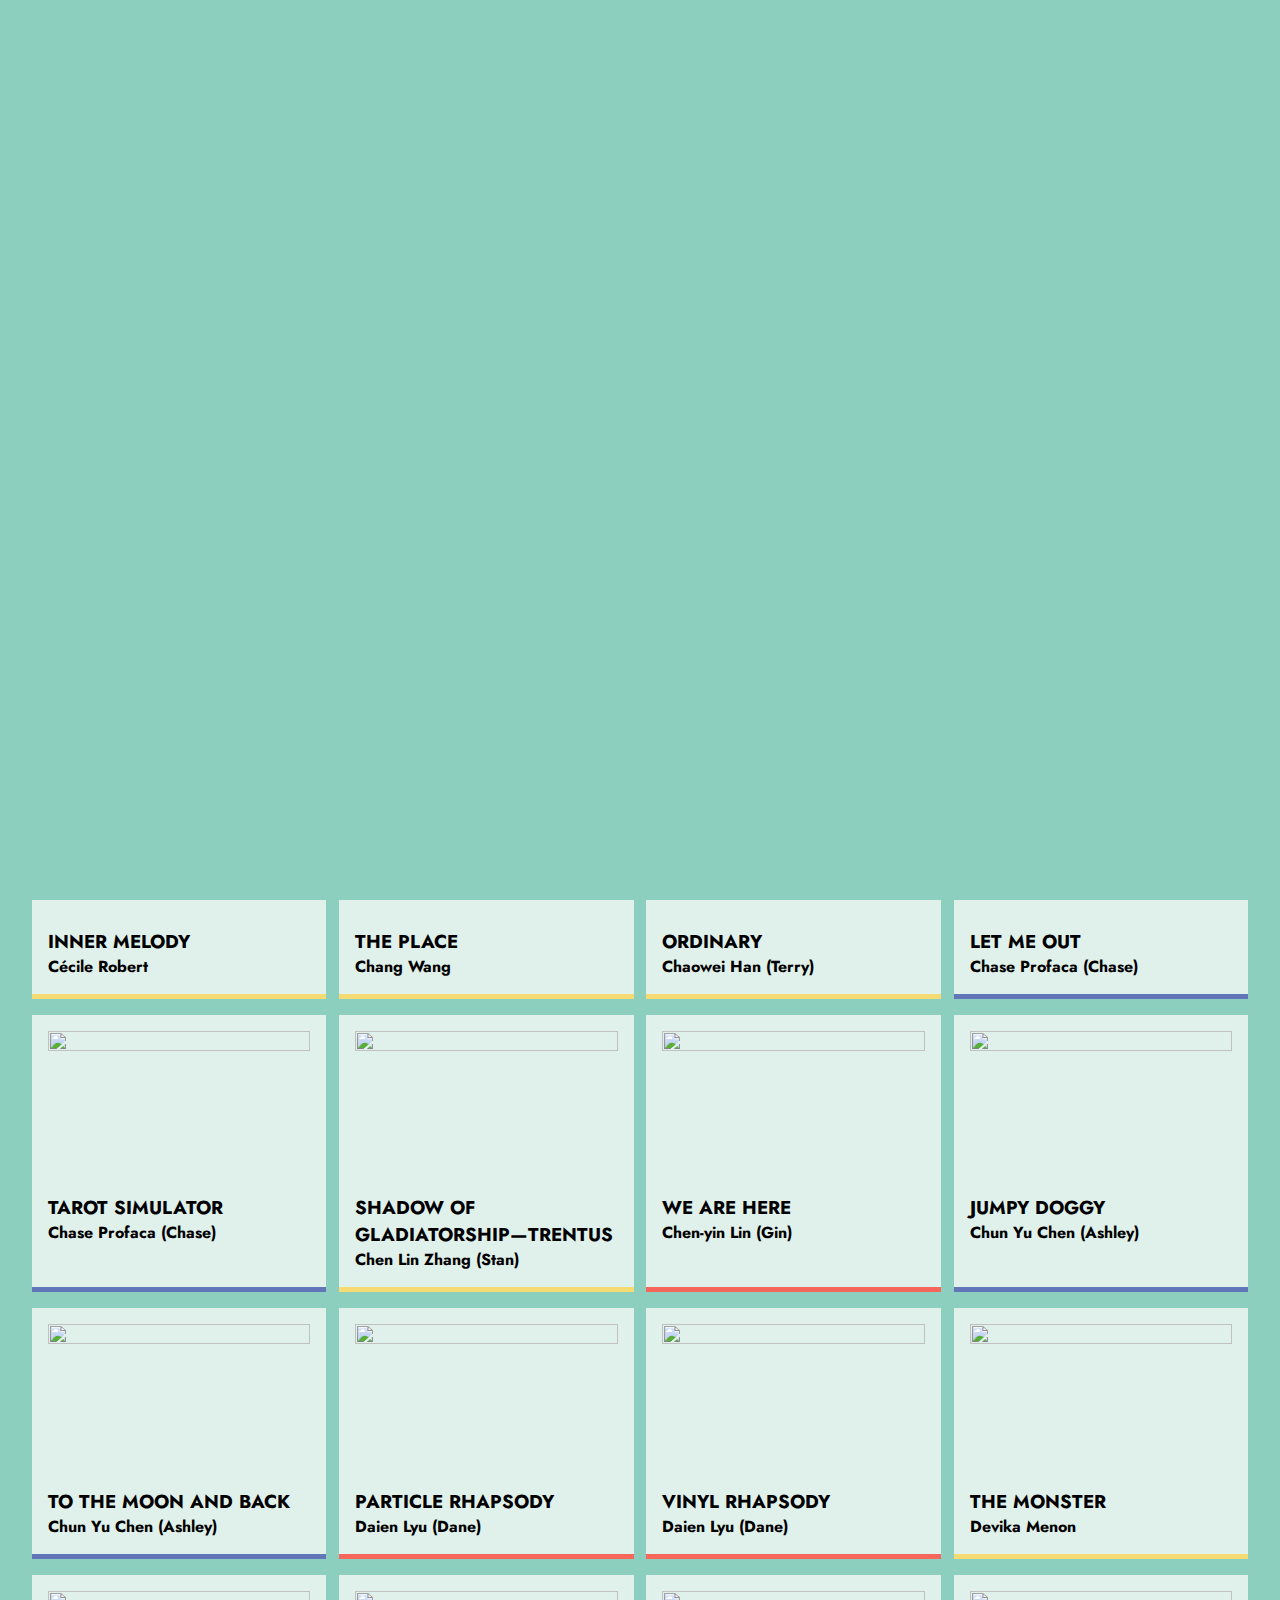
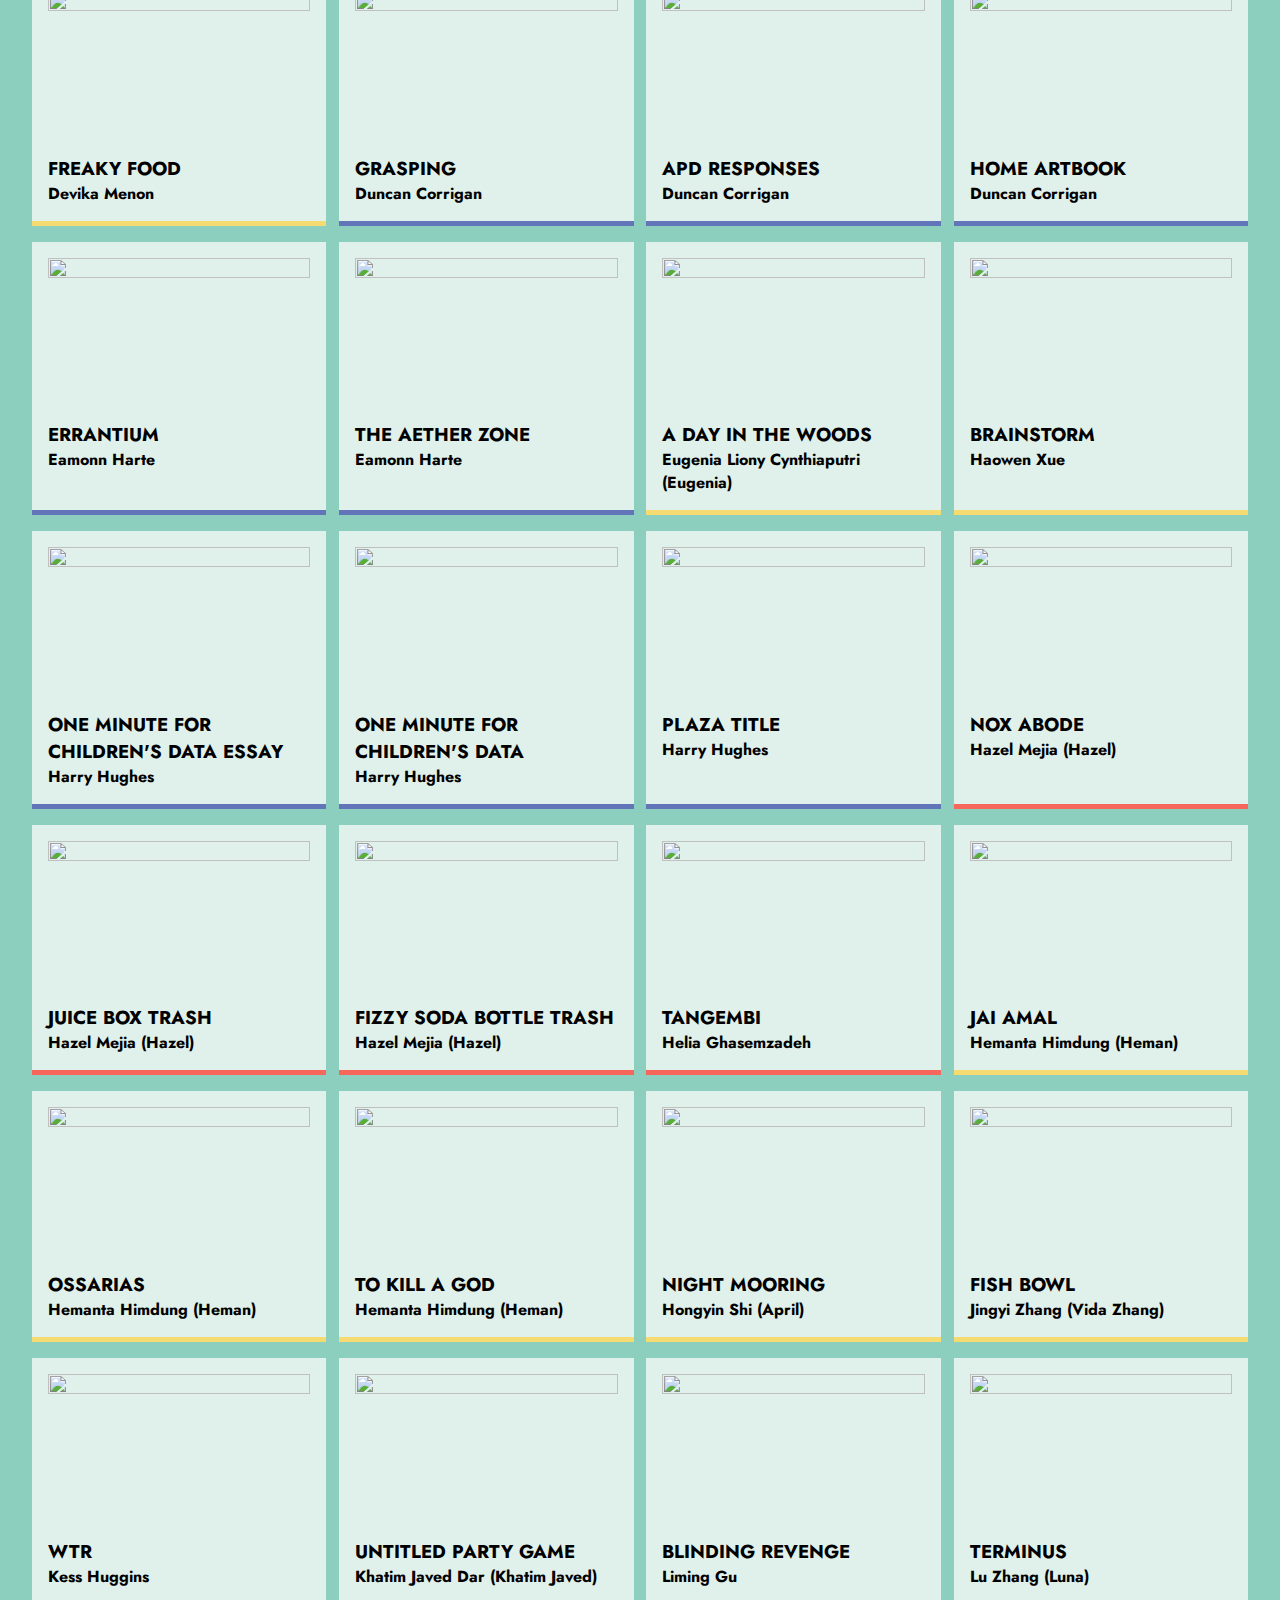
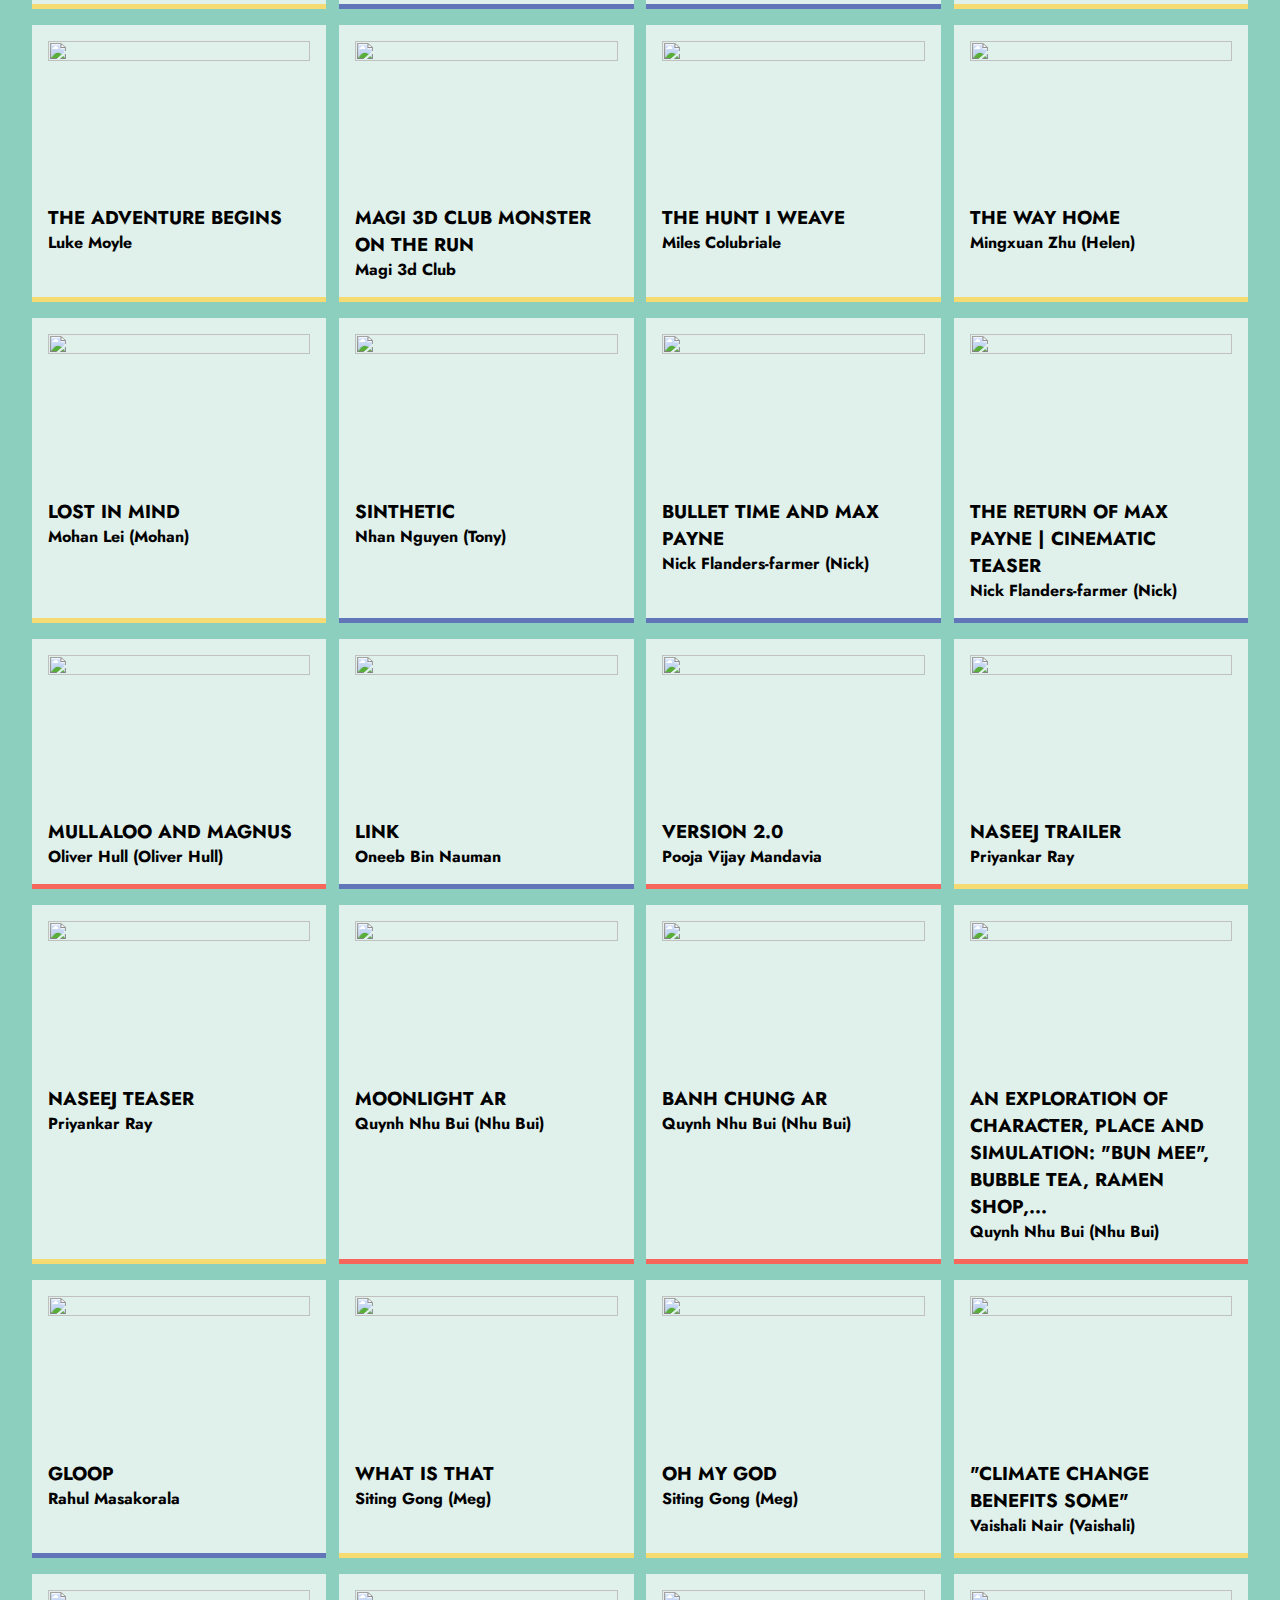
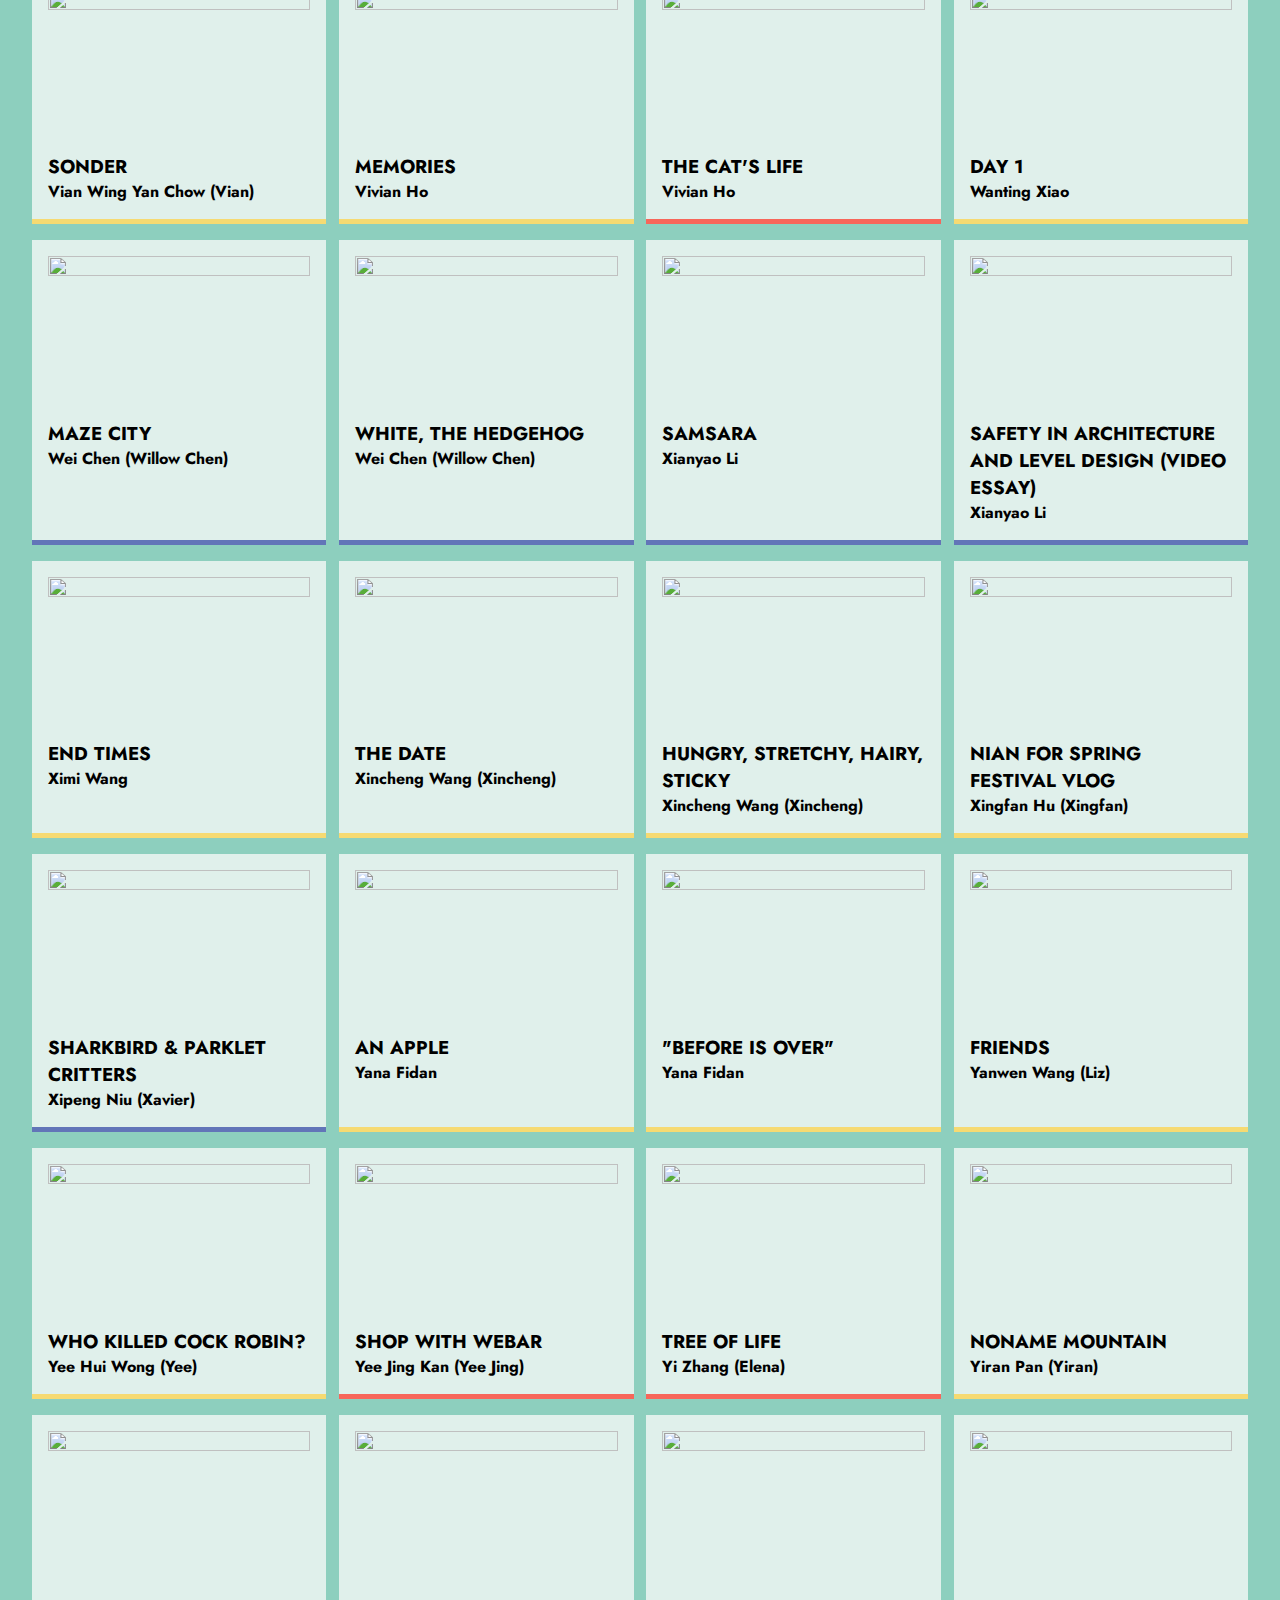
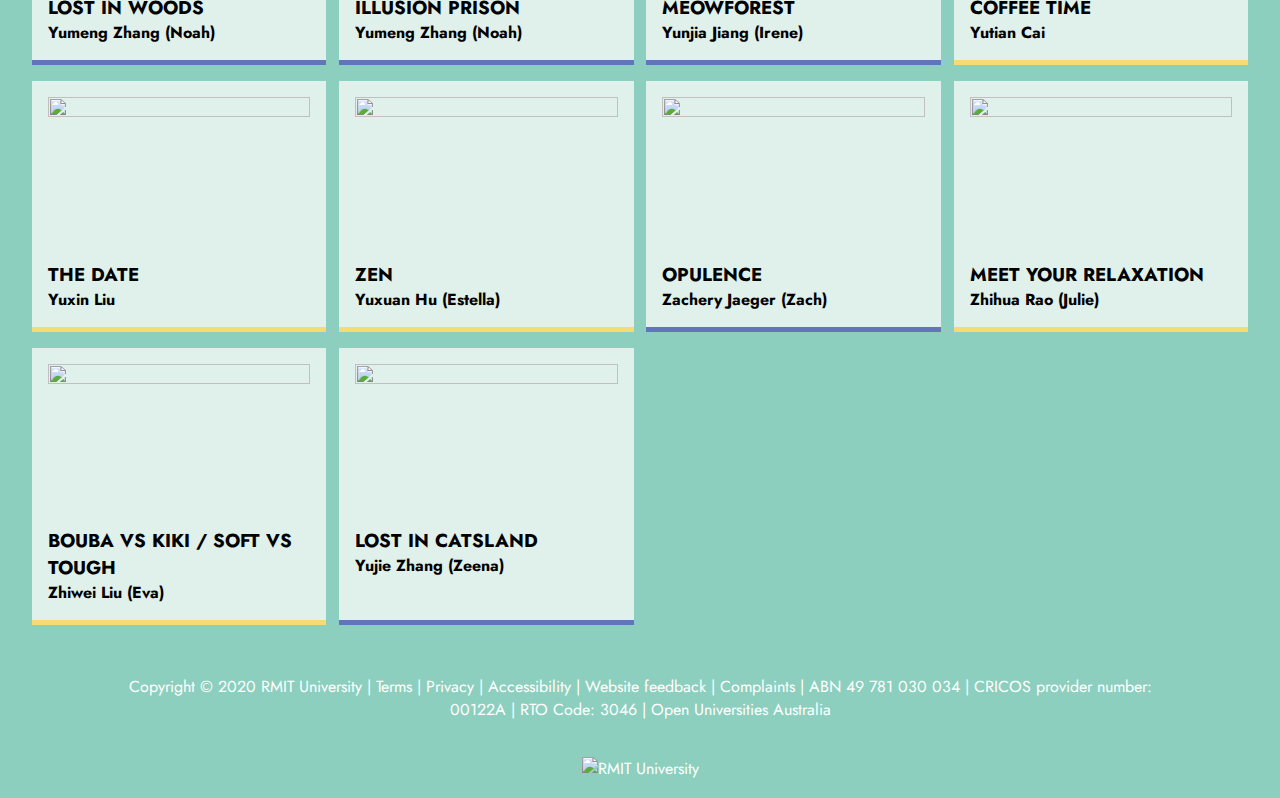
==== mobile.html @ 33ebd4a8 "fixed preloader" ====
<!DOCTYPE html>
<html lang="en">

<head>
  <meta name="viewport" content="width=device-width, initial-scale=1.0" />
  <title>MAGI EXPO 2022</title>
  <!-- Google Font -->
  <link rel="preconnect" href="https://fonts.googleapis.com">
  <link rel="preconnect" href="https://fonts.gstatic.com" crossorigin>
  <link
    href="https://fonts.googleapis.com/css2?family=Jost:ital,wght@0,100;0,200;0,300;0,400;0,500;0,600;0,700;0,800;0,900;1,100;1,200;1,300;1,400;1,500;1,600;1,700;1,800;1,900&display=swap"
    rel="stylesheet">
  <!-- Stylesheet -->
  <link rel="stylesheet" href="style.css" />
  <link
    href="https://static1.squarespace.com/static/5f641f58c0c0c9743de8d1ff/t/635cb997c1c7b62bd3da3fd5/1667021207584/favicon.png"
    rel="icon" sizes="32x32">
  <link
    href="https://static1.squarespace.com/static/5f641f58c0c0c9743de8d1ff/t/635cbaaedeb2fd442072f9e5/1667021488540/custom_icon.png"
    rel="apple-touch-icon">

  <!-- Scripts -->
</head>

<body>
  <div id="preloader">
  </div>

  <header>
    <div id="magi-logo">
      <img
        src="https://static1.squarespace.com/static/5f641f58c0c0c9743de8d1ff/t/635c94014fd8302e386fe900/1667011585748/expo_logo%402x.png"
        alt="MAGIEXPO2022">
    </div>
    <div id="social-media-icons">
      <a href="https://www.facebook.com/RMIT.MAGI.EXPO/"><img
          src="https://static1.squarespace.com/static/5f641f58c0c0c9743de8d1ff/t/635c94f8deb2fd44207092cf/1667011832418/fb.png"
          alt="Facebook" target="_blank"></a>
      <a href="https://instagram.com/rmit.magistudio?igshid=YmMyMTA2M2Y="><img
          src="https://static1.squarespace.com/static/5f641f58c0c0c9743de8d1ff/t/635c94fe7d58c0223ff1f294/1667011838102/ig.png"
          alt="Instagram" target="_blank"></a>
      <a href="https://twitter.com/RMITMAGIEXPO"><img
          src="https://static1.squarespace.com/static/5f641f58c0c0c9743de8d1ff/t/635c95017272f54fa9f2baa6/1667011841852/twitter.png"
          alt="Twitter" target="_blank"></a>
    </div>
  </header>

  <div id="headline">
    <div class="mobile-only">
      <img id="magi-2022-mascot" width="100%"
        src="https://static1.squarespace.com/static/5f641f58c0c0c9743de8d1ff/t/635cb686bf6485031a1b7332/1667020424422/magi-2022-mascot.png">
    </div>

    <div>
      <h4>Explore the wondrous creations of the students of</h4>
      <h1>Masters of <span style="color:#F6DA72">Animation</span>, <span style="color:#6275B8">Games</span> and <span
          style="color:#F7665A">Interactivity</span></h1>
      <!-- <a href="" id="stream-button" style="background-color:#4454c7"><span><img
            src="https://static1.squarespace.com/static/5f641f58c0c0c9743de8d1ff/t/635cad51ad70df3f1cccb904/1667018065309/discord.png"></span>Watch
        Stream @ Discord</a>
      <a href="" id="stream-button" style="background-color: #5560de;"><span><img
            src="https://static1.squarespace.com/static/5f641f58c0c0c9743de8d1ff/t/635cad4cbc4fe47402c609c8/1667018060895/gather.png"></span>Party
        @ Gather Town</a> -->
      <span class="mobile-only">
        <a href="https://app.vectary.com/viewer-ar/v1/?model=2e33b843-41bc-46ce-8e10-91f2ab4b4616&domain=ar&backLink=https://app.vectary.com/p/1PBHY1awOK2ywsO1yQxTCo"
          id="stream-button" style="background-color: #F69B86;"><span><img
              src="https://static1.squarespace.com/static/5f641f58c0c0c9743de8d1ff/t/635cb3e56d550e3cad596cf9/1667019749816/ar.png"></span>Engage
          AR!</a>
      </span>
    </div>
    <!-- <div><iframe src="https://app.vectary.com/p/1PBHY1awOK2ywsO1yQxTCo" frameborder="0" width="100%" height="400"
        id="vectary"></iframe></div>
 -->
  </div>

  <div id="overlay">
    <div id="close-area">
    </div>
  </div>

  <div class="wrapper">
    <div id="search-container">
      <input type="search" id="search-input" placeholder="Search student name here.." />
      <button id="search">Search</button>
    </div>

    <section id="buttons">
      <button class="button-value button-all button-active" onclick="filterCategory('all')">All</button>
      <button class="button-value button-ani" onclick="filterCategory('Animation')">
        Animation
      </button>
      <button class="button-value button-game" onclick="filterCategory('Games')">
        Games
      </button>
      <button class="button-value button-int" onclick="filterCategory('Interactivity')">
        Interactivity
      </button>
      <!-- <button class="button-value" onclick="filterCategory('Graduate')">
        Graduate
      </button> -->
    </section>

    <section class="work-container">
      <div id="works"></div>
    </section>
  </div>

  <footer>
    <div>
      Copyright © 2020 RMIT University | <a href="https://www.rmit.edu.au/utilities/terms" target="_blank">Terms</a> |
      <a href="https://www.rmit.edu.au/utilities/privacy" target="_blank">Privacy</a> | <a
        href="https://www.rmit.edu.au/utilities/accessibility" target="_blank">Accessibility</a> | <a
        href="https://www.rmit.edu.au/utilities/website-feedback" target="_blank">Website feedback</a> | <a
        href="https://www.rmit.edu.au/utilities/complaints" target="_blank">Complaints</a> | ABN 49 781 030 034 | CRICOS
      provider number: 00122A | RTO Code: 3046 | <a href="https://www.open.edu.au/online-courses/rmit-university"
        target="_blank">Open Universities Australia</a>
    </div>
    <div>
      <a id="footer-content_logo" href="https://www.rmit.edu.au/" target="_blank">
        <img
          src="https://static1.squarespace.com/static/5f641f58c0c0c9743de8d1ff/t/5f9568d4aa018b57d3ecaa64/1603627220028/rmit-logo.png"
          alt="RMIT University">
      </a>
    </div>
  </footer>

  <!-- Script -->
  <script src="./data.js"></script>
  <script>
    for (let i of works.data) {
      //Create Card
      let card = document.createElement("a");
      card.setAttribute("data-modal-target", "#" + i.modalName);
      card.setAttribute("class", "open-modal");
      //Card should have category and should stay hidden initially
      card.classList.add("card", i.category);
      //heroImage div
      let imgContainer = document.createElement("div");
      imgContainer.classList.add("heroImage-container");
      //img tag
      let heroImage = document.createElement("img");
      heroImage.setAttribute("src", i.heroImage);
      imgContainer.appendChild(heroImage);
      card.appendChild(imgContainer);
      //container
      let container = document.createElement("div");
      container.classList.add("container");
      //work title
      let name = document.createElement("h3");
      name.innerText = i.workTitle.toUpperCase();
      container.appendChild(name);
      //author
      let author = document.createElement("h4");
      card.classList.add("search-result");
      author.innerText = i.author.replace(
        /\w\S*/g,
        function (txt) {
          return txt.charAt(0).toUpperCase() + txt.substr(1).toLowerCase();
        }
      );
      let authorPreferredName = document.createElement("span");
      authorPreferredName.innerText = " (" + i.preferredName + ")".replace(
        /\w\S*/g,
        function (txt) {
          return txt.charAt(0).toUpperCase() + txt.substr(1).toLowerCase();
        }
      );

      author.appendChild(authorPreferredName);
      container.appendChild(author);

      // check if preferred name exists
      var authorPreferredNameCheck = i.hasOwnProperty('preferredName');
      if (authorPreferredNameCheck) { } else {
        authorPreferredName.setAttribute("class", "hidden");
      }


      card.appendChild(container);
      document.getElementById("works").appendChild(card);

      // create modal section
      const modalSection = document.createElement("section");
      modalSection.setAttribute("id", i.modalName);
      modalSection.setAttribute("class", i.category + "border");
      modalSection.classList.add("modal");
      // create author introduction holder div
      const authorDetailHolder = document.createElement("div")
      authorDetailHolder.setAttribute("id", "author-detail");
      // create a div holding x and head shot
      const headShotHolder = document.createElement("div");
      // create a div holding close button
      const closeButton = document.createElement("a");
      closeButton.classList.add("close-button");
      // draw a cross sign
      const crossSign = document.createElement("strong");
      crossSign.innerHTML = "&times;";
      // include the cross sign to close button
      closeButton.appendChild(crossSign);
      // create the head shot img
      const headImage = document.createElement("img");
      headImage.setAttribute("id", "head-shot");
      headImage.setAttribute("src", i.headImage);
      // headImage.setAttribute("loading", "lazy");
      headImage.setAttribute("alt", i.preferredName);
      // include the x and head shot img to author detail div
      headShotHolder.appendChild(closeButton);
      headShotHolder.appendChild(headImage);

      // create author bio div
      const authorBioHolder = document.createElement("div");
      authorBioHolder.setAttribute("id", "author-bio");
      // create author name
      const authorName = document.createElement("h2");
      authorName.setAttribute("id", "author");
      // match author
      authorName.innerText = i.author;
      // create preferred name span
      const preferredName = document.createElement("em");
      preferredName.setAttribute("id", "preferred-name");
      // match preferred name
      preferredName.innerText = " (" + i.preferredName + ")";
      // include preferred name into author
      authorName.appendChild(preferredName);
      // create graduate
      const graduate = document.createElement("span");
      graduate.innerText = "Graduate: " + i.graduate;
      // create student number
      const studNo = document.createElement("span");
      studNo.setAttribute("id", "student-number");
      // match student number
      studNo.innerText = i.studNo;
      // create a line break
      const lineBreak = document.createElement("p");
      // create personal site link
      const personalSite = document.createElement("a");
      personalSite.setAttribute("id", "social-media");
      personalSite.setAttribute("target", "_blank");
      personalSite.setAttribute("href", i.personalSite);
      // personalSite.innerText = "Website";
      // create personal website icon
      const personalSiteIcon = document.createElement("img");
      personalSiteIcon.setAttribute("id", "social-media-icons");
      personalSiteIcon.setAttribute("src", "https://static1.squarespace.com/static/5f641f58c0c0c9743de8d1ff/t/6360f40e24a1ae4f75a4099e/1667298318947/personalSite_author.png");
      // create Instagram link
      const instagram = document.createElement("a");
      instagram.setAttribute("id", "social-media");
      instagram.setAttribute("target", "_blank");
      instagram.setAttribute("href", i.instagram);
      // instagram.innerText = "Instagram";
      // create instagram icon
      const instagramIcon = document.createElement("img");
      instagramIcon.setAttribute("id", "social-media-icons");
      instagramIcon.setAttribute("src", "https://static1.squarespace.com/static/5f641f58c0c0c9743de8d1ff/t/6360f4261d399d27641f41d1/1667298342648/instagram_author.png");
      // create Facebook link
      const facebook = document.createElement("a");
      facebook.setAttribute("id", "social-media");
      facebook.setAttribute("target", "_blank");
      facebook.setAttribute("href", i.facebook);
      // facebook.innerText = "Facebook";
      // create facebook icon
      const facebookIcon = document.createElement("img");
      facebookIcon.setAttribute("id", "social-media-icons");
      facebookIcon.setAttribute("src", "https://static1.squarespace.com/static/5f641f58c0c0c9743de8d1ff/t/6360f43434338e670253e4eb/1667298356871/facebook_author.png");
      // create Twitter link
      const twitter = document.createElement("a");
      twitter.setAttribute("id", "social-media");
      twitter.setAttribute("target", "_blank");
      twitter.setAttribute("href", i.twitter);
      // twitter.innerText = "Twitter";
      // create twitter icon
      const twitterIcon = document.createElement("img");
      twitterIcon.setAttribute("id", "social-media-icons");
      twitterIcon.setAttribute("src", "https://static1.squarespace.com/static/5f641f58c0c0c9743de8d1ff/t/6360f4414792ed0d832ddf7e/1667298369540/twitter_author.png");
      // create YoutubePage link
      const youtubePage = document.createElement("a");
      youtubePage.setAttribute("id", "social-media");
      youtubePage.setAttribute("target", "_blank");
      youtubePage.setAttribute("href", i.youtubePage);
      // youtubePage.innerText = "YouTube";
      // create youtubepage icon
      const youtubePageIcon = document.createElement("img");
      youtubePageIcon.setAttribute("id", "social-media-icons");
      youtubePageIcon.setAttribute("src", "https://static1.squarespace.com/static/5f641f58c0c0c9743de8d1ff/t/6360f44e1d399d27641f4802/1667298382814/youtube_author.png");
      // create LinkedIn Link
      const linkedin = document.createElement("a");
      linkedin.setAttribute("id", "social-media");
      linkedin.setAttribute("target", "_blank");
      linkedin.setAttribute("href", i.linkedin);
      // linkedin.innerText = "LinkedIn";
      // create linkedin icon
      const linkedinIcon = document.createElement("img");
      linkedinIcon.setAttribute("id", "social-media-icons");
      linkedinIcon.setAttribute("src", "https://static1.squarespace.com/static/5f641f58c0c0c9743de8d1ff/t/6360f45aa69bb60c6523042e/1667298394232/linkedin_author.png");
      // create behance
      const behance = document.createElement("a");
      behance.setAttribute("id", "social-media");
      behance.setAttribute("target", "_blank");
      behance.setAttribute("href", i.behance);
      // behance.innerText = "Behance";
      // create behance icon
      const behanceIcon = document.createElement("img");
      behanceIcon.setAttribute("id", "social-media-icons");
      behanceIcon.setAttribute("src", "https://static1.squarespace.com/static/5f641f58c0c0c9743de8d1ff/t/6360f4657f89ac738b389064/1667298405366/behance_author.png");
      // create bilibili link
      const bilibili = document.createElement("a");
      bilibili.setAttribute("id", "social-media");
      bilibili.setAttribute("target", "_blank");
      bilibili.setAttribute("href", i.bilibili);
      // bilibili.innerText = "Bilibili";
      // create bilibili icon
      const bilibiliIcon = document.createElement("img");
      bilibiliIcon.setAttribute("id", "social-media-icons");
      bilibiliIcon.setAttribute("src", "https://static1.squarespace.com/static/5f641f58c0c0c9743de8d1ff/t/6360f46f3905a45d7f133c88/1667298415953/bilibili_author.png");
      // create tiktok link
      const tiktok = document.createElement("a");
      tiktok.setAttribute("id", "social-media");
      tiktok.setAttribute("target", "_blank");
      tiktok.setAttribute("href", i.tiktok);
      // tiktok.innerText = "TikTok";
      // create tiktok icon
      const tiktokIcon = document.createElement("img");
      tiktokIcon.setAttribute("id", "social-media-icons");
      tiktokIcon.setAttribute("src", "https://static1.squarespace.com/static/5f641f58c0c0c9743de8d1ff/t/6360f47b7f89ac738b389099/1667298427594/tiktok_author.png");

      // include social media icons
      personalSite.appendChild(personalSiteIcon);
      instagram.appendChild(instagramIcon);
      facebook.appendChild(facebookIcon);
      twitter.appendChild(twitterIcon);
      youtubePage.appendChild(youtubePageIcon);
      linkedin.appendChild(linkedinIcon);
      behance.appendChild(behanceIcon);
      bilibili.appendChild(bilibiliIcon);
      tiktok.appendChild(tiktokIcon);


      // check if preferred name has values
      var preferredNameCheck = i.hasOwnProperty('preferredName');
      if (preferredNameCheck) { } else {
        preferredName.setAttribute("class", "hidden");
      }

      // check if social media has values
      var personalSiteCheck = i.hasOwnProperty('personalSite');
      if (personalSiteCheck) { } else {
        personalSite.setAttribute("class", "hidden");
      }

      var instagramCheck = i.hasOwnProperty('instagram');
      if (instagramCheck) { } else {
        instagram.setAttribute("class", "hidden");
      }

      var facebookCheck = i.hasOwnProperty('facebook');
      if (facebookCheck) { } else {
        facebook.setAttribute("class", "hidden");
      }

      var twitterCheck = i.hasOwnProperty('twitter');
      if (twitterCheck) { } else {
        twitter.setAttribute("class", "hidden");
      }

      var youtubePageCheck = i.hasOwnProperty('youtubePage');
      if (youtubePageCheck) { } else {
        youtubePage.setAttribute("class", "hidden");
      }

      var linkedinCheck = i.hasOwnProperty('linkedin');
      if (linkedinCheck) { } else {
        linkedin.setAttribute("class", "hidden");
      }

      var behanceCheck = i.hasOwnProperty('behance');
      if (behanceCheck) { } else {
        behance.setAttribute("class", "hidden");
      }

      var bilibiliCheck = i.hasOwnProperty('bilibili');
      if (bilibiliCheck) { } else {
        bilibili.setAttribute("class", "hidden");
      }

      var tiktokCheck = i.hasOwnProperty('tiktok');
      if (tiktokCheck) { } else {
        tiktok.setAttribute("class", "hidden");
      }

      // create bio
      const bio = document.createElement("p");
      bio.setAttribute("id", "bio");
      // match bio
      bio.innerText = i.bio;
      // include all elements to author bio
      authorBioHolder.appendChild(authorName);
      authorBioHolder.appendChild(graduate);
      authorBioHolder.appendChild(studNo);
      authorBioHolder.appendChild(lineBreak);
      authorBioHolder.appendChild(personalSite);
      authorBioHolder.appendChild(instagram);
      authorBioHolder.appendChild(facebook);
      authorBioHolder.appendChild(twitter);
      authorBioHolder.appendChild(youtubePage);
      authorBioHolder.appendChild(linkedin);
      authorBioHolder.appendChild(behance);
      authorBioHolder.appendChild(bilibili);
      authorBioHolder.appendChild(tiktok);
      authorBioHolder.appendChild(bio);
      // include author bio holder to author detail holder
      authorDetailHolder.appendChild(headShotHolder);
      authorDetailHolder.appendChild(authorBioHolder);

      // create work detail holder
      const workDetailHolder = document.createElement("div");
      workDetailHolder.setAttribute("id", "work-detail");
      // create category
      const category = document.createElement("h4");
      category.setAttribute("id", "category");
      // match category
      category.innerText = i.category;
      // create work title
      const workTitle = document.createElement("h1");
      workTitle.setAttribute("id", "work-title");
      // match workTitle
      workTitle.innerText = i.workTitle;
      // create a video external link
      const youtube = document.createElement("a");
      youtube.setAttribute("id", "youtube-button");
      youtube.setAttribute("href", i.youtube);
      youtube.setAttribute("target", "_blank");
      youtube.innerText = "Watch " + i.workTitle;
      // match video iframe
      youtube.setAttribute("src", i.youtube);
      // create brief p
      const brief = document.createElement("p");
      brief.setAttribute("id", "brief");
      // match brief
      brief.innerText = i.brief;
      // create relevant image 1
      const relevantImageOne = document.createElement("img");
      relevantImageOne.setAttribute("src", i.relevantImageOne);
      // relevantImageOne.setAttribute("loading", "lazy");
      // create relevant image 2
      const relevantImageTwo = document.createElement("img");
      relevantImageTwo.setAttribute("src", i.relevantImageTwo);
      // relevantImageTwo.setAttribute("loading", "lazy");
      // create relevant image 3
      const relevantImageThree = document.createElement("img");
      relevantImageThree.setAttribute("src", i.relevantImageThree);
      // relevantImageThree.setAttribute("loading", "lazy");
      // create relevant image 4
      const relevantImageFour = document.createElement("img");
      relevantImageFour.setAttribute("src", i.relevantImageFour);
      // relevantImageFour.setAttribute("loading", "lazy");
      // create relevant image 5
      const relevantImageFive = document.createElement("img");
      relevantImageFive.setAttribute("src", i.relevantImageFive);
      // relevantImageFive.setAttribute("loading", "lazy");

      // check if relevant image exists
      var relevantImageOneCheck = i.hasOwnProperty('relevantImageOne');
      if (relevantImageOneCheck) { } else {
        relevantImageOne.setAttribute("class", "hidden");
      }

      var relevantImageTwoCheck = i.hasOwnProperty('relevantImageTwo');
      if (relevantImageTwoCheck) { } else {
        relevantImageTwo.setAttribute("class", "hidden");
      }

      var relevantImageThreeCheck = i.hasOwnProperty('relevantImageThree');
      if (relevantImageThreeCheck) { } else {
        relevantImageThree.setAttribute("class", "hidden");
      }

      var relevantImageFourCheck = i.hasOwnProperty('relevantImageFour');
      if (relevantImageFourCheck) { } else {
        relevantImageFour.setAttribute("class", "hidden");
      }

      var relevantImageFiveCheck = i.hasOwnProperty('relevantImageFive');
      if (relevantImageFiveCheck) { } else {
        relevantImageFive.setAttribute("class", "hidden");
      }

      // check if embed video link exists
      var youtubeCheck = i.hasOwnProperty('youtube');
      if (youtubeCheck) { } else {
        youtube.setAttribute("class", "hidden");
      }

      // include all elements to work detail div
      workDetailHolder.appendChild(category);
      workDetailHolder.appendChild(workTitle);
      workDetailHolder.appendChild(youtube);
      workDetailHolder.appendChild(brief);
      workDetailHolder.appendChild(relevantImageOne);
      workDetailHolder.appendChild(relevantImageTwo);
      workDetailHolder.appendChild(relevantImageThree);
      workDetailHolder.appendChild(relevantImageFour);
      workDetailHolder.appendChild(relevantImageFive);

      // include two holders to section
      modalSection.appendChild(authorDetailHolder);
      modalSection.appendChild(workDetailHolder);

      document.getElementById("overlay").appendChild(modalSection);

    }


    //parameter passed from button (Parameter same as category)
    function filterCategory(value) {
      //Button class code
      let buttons = document.querySelectorAll(".button-value");
      buttons.forEach((button) => {
        //check if value equals innerText
        if (value.toUpperCase() == button.innerText.toUpperCase()) {
          button.classList.add("button-active");
        } else {
          button.classList.remove("button-active");
        }
      });

      //select all cards
      let elements = document.querySelectorAll(".card");
      //loop through all cards
      elements.forEach((element) => {
        //display all cards on 'all' button click
        if (value == "all") {
          element.classList.remove("hide");
        } else {
          //Check if element contains category class
          if (element.classList.contains(value)) {
            //display element based on category
            element.classList.remove("hide");
          } else {
            //hide other elements
            element.classList.add("hide");
          }
        }
      });
    }

    //Search button click
    document.getElementById("search").addEventListener("click", () => {
      //initializations
      let searchInput = document.getElementById("search-input").value;
      let elements = document.querySelectorAll(".search-result");
      let cards = document.querySelectorAll(".card");

      //loop through all elements
      elements.forEach((element, index) => {
        //because it checks case as well, it unifies the search text's format with the target's format, and then check if text includes the search value
        if (element.innerText.includes(searchInput.replace(
          /\w\S*/g,
          function (txt) {
            return txt.charAt(0).toUpperCase() + txt.substr(1).toLowerCase();
          }
        ))) {
          //display matching card
          cards[index].classList.remove("hide");
        } else {
          //hide others
          cards[index].classList.add("hide");
        }
      });
    });

    //Initially display all works
    window.onload = () => {
      filterCategory("all");
    };
  </script>

  <script>
    // collect all data-modal-target elements
    const openModalButtons = document.querySelectorAll('[data-modal-target]')
    const closeModalButtons = document.querySelectorAll('.close-button')
    const overlay = document.getElementById('overlay')
    const closeArea = document.getElementById('close-area')
    const body = document.body


    openModalButtons.forEach(a => {
      a.addEventListener('click', () => {
        const modal = document.querySelector(a.dataset.modalTarget)
        openModal(modal)
      })
    })

    closeArea.addEventListener('click', () => {
      const modals = document.querySelectorAll('.modal.active')
      modals.forEach(modal => {
        closeModal(modal)
      })
    })

    closeModalButtons.forEach(a => {
      a.addEventListener('click', () => {
        const modal = a.closest('.modal')
        closeModal(modal)
      })
    })

    function openModal(modal) {
      if (modal == null) return
      modal.classList.add('active')
      overlay.classList.add('active')
      body.classList.add('active')
    }

    function closeModal(modal) {
      if (modal == null) return
      modal.classList.remove('active')
      overlay.classList.remove('active')
      body.classList.remove('active')
    }
  </script>

    <script>
    var loader = document.getElementById("preloder");
    window.addEventListener("load", function () {
      loader.style.display = "none";
    })
  </script>

</body>

</html>
---- style.css ----
body {
  background-color: #8DCFBE;
}

* {
  font-family: 'Jost', sans-serif !important;
}

* {
  padding: 0;
  margin: 0;
  box-sizing: border-box;
  border: none;
  outline: none;
}

.hidden {
  display: none;
}

::-webkit-scrollbar {
  width: 10px;
  height: 10px;
}

::-webkit-scrollbar-track {
  background: transparent;
}

::-webkit-scrollbar-thumb {
  background: #F69B86;
}

::-webkit-scrollbar-thumb:hover {
  background: rgba(0, 0, 0, 0.366);
}

section {
  display: flex;
  justify-content: center;
}

body.active {
  overflow: hidden;
}

a {
  text-decoration: none;
  transition: 0.2s ease-in;
}

header {
  display: flex;
  justify-content: space-between;
  align-items: center;
  padding: 3vh 5vw;
  color: #fff;
}

header #magi-logo img {
  width: 100px;
}

header #social-media-icons {
  display: flex;
  flex-direction: row;
  align-items: center;
  gap: 30px;
}

header #social-media-icons img {
  width: 20px;
}

#headline {
  color: #fff;
  display: flex;
  flex-direction: row;
  justify-content: space-between;
  align-items: center;
  padding: 4vh 5vw;
}

#headline div {
  width: 100%;
}

#headline h1 {
  margin: 0 0 5vh 0;
}

#headline #stream-button {
  padding: 1em 2.2em;
  color: #fff;
  cursor: pointer;
  display: flex;
  flex-direction: row;
  gap: 10px;
  align-items: center;
  justify-content: space-between;
  margin: 1vh 0;
  max-width: 20em;
  cursor: pointer;
  border-radius: 30px;
}

#headline #stream-button img {
  max-width: 25px;
}

footer {
  text-align: center;
  color: #fff;
}

footer a {
  color: #fff;
}

footer div {
  padding: 2vh 8vw;
}

footer img {
  width: 150px;
}

.mobile-only {
  display: none;
}

.desktop-only {
  display: initial;
}

.header-nav-wrapper {
  display: none;
}

.wrapper {
  margin: 0 auto;
}

#search-container {
  margin: 1em 0;
  display: flex;
  justify-content: center;
}

#search-container input {
  background-color: transparent;
  width: 50%;
  border-top: 2px solid #fff;
  border-left: 2px solid #fff;
  border-bottom: 2px solid #fff;
  border-radius: 50px 0 0 50px;
  padding: 1vh 1em;
  color: #fff;
  /* font-size: 1.5vw; */
  font-weight: normal;
}

#search-container input:focus {
  border-bottom-color: #fff;
}

#search-container button {
  padding: 1vh 2em;
  background-color: #F69B86;
  color: #ffffff;
  border-radius: 0 50px 50px 0;
  /* font-size: 1.5vw; */
  font-weight: bold;
}

#buttons {
  /* display: flex;
  justify-content: center; */
  column-gap: 10px;
  position: sticky;
  top: 0px;
  background-color: #8DCFBE;
  z-index: 100;
}

.button-value {
  border-bottom: 2px solid #fff;
  padding: 1em 2.2em;
  border-radius: 0em;
  background-color: transparent;
  color: #fff;
  cursor: pointer;
  transition: 0.2s;
  min-width: 0;
  /* font-size: 1.5vw; */
}

.button-active {
  font-weight: bold;
}

.button-all.button-active {
  background-color: #F69B86;
  color: #ffffff;
}

.button-ani:hover {
  background-color: #c2d3a3;
}

.button-ani.button-active {
  background-color: #F6DA72;
  color: #000;
  min-width: 25vw;
}

.button-game:hover {
  background-color: #82a3b9;
}

.button-game.button-active {
  background-color: #6275B8;
  color: #ffffff;
  min-width: 25vw;
}

.button-int:hover {
  background-color: #bda294;
}

.button-int.button-active {
  background-color: #F7665A;
  color: #ffffff;
  min-width: 25vw;
}

#works {
  display: grid;
  grid-template-columns: repeat(4, 23vw);
  grid-column-gap: 1vw;
  padding: 2em 0;
}

.card {
  background-color: #e0f0eb;
  margin-top: 1em;
  padding: 1em;
  border-radius: 0px;
}

.card:hover {
  transform: scale(1.03) translateY(-5px);
}

.card:active {
  transition: 0.05s ease-out;
  transform: scale(0.9);
}

.card img {
  object-fit: cover;
  width: 100%;
  aspect-ratio: 16/9;
}

.Animation {
  border-bottom: 5px solid #F6DA72;
}

.Interactivity {
  border-bottom: 5px solid #F7665A;
}

.Games {
  border-bottom: 5px solid #6275B8;
}

.image-container {
  text-align: center;
}

img {
  object-fit: contain;
  /* height: 15em; */
}

.container {
  padding-top: 1em;
  color: #000;
}

.hide {
  display: none;
}

.freeze {
  overflow-y: hidden;
}

.modal {
  display: none;
  position: absolute;
  top: 3vh;
  /* bottom: 3vw; */
  left: 5vw;
  right: 5vw;
  background-color: #e0f0eb;
  z-index: 100;
  /* transform: scale(0) translateY(-1000px); */
  transition: 0.5s;
  /* padding: 2em 3em; */
  /* display: grid;
  grid-template-columns: 70% 30%; */
  /* grid-gap: 5vw; */
  /* display: flex;
  flex-direction: row;
  gap: 10px; */
  z-index: 10000;
}

.modal.active {
  /* transform: scale(1) translateY(0); */
  display: inline-block;
}

.modal div {
  max-height: 100%;
  overflow-y: auto;
  /* backdrop-filter: blur(50px);
  -webkit-backdrop-filter: blur(50px); */
  color: rgb(87, 104, 105);
}

.modal .close-button {
  position: absolute;
  top: 10px;
  right: 10px;
  width: 30px;
  height: 30px;
  border-radius: 50%;
  display: -webkit-inline-box;
  display: -ms-inline-flexbox;
  display: inline-flex;
  -webkit-box-pack: center;
  -ms-flex-pack: center;
  justify-content: center;
  -webkit-box-align: center;
  -ms-flex-align: center;
  align-items: center;
  text-decoration: none;
  font-size: 16px;
  color: #fff;
  background: #F7665A;
  cursor: pointer;
}

.Animationborder {
  border-top: 10px solid #F6DA72;
}

.Interactivityborder {
  border-top: 10px solid #F7665A;
}

.Gamesborder {
  border-top: 10px solid #6275B8;
}

#work-detail {
  padding: 4vh 2vw 8vh 2vw;
  text-align: center;
}

#work-detail h1 {
  font-size: 5vw;
  color: #000;
}

#work-detail h4 {
  font-size: 2vw;
}

#work-detail iframe {
  margin: 5vh 0 5vh 0;
  padding: 0 4vw;
  width: 100%;
  aspect-ratio: 16/9;
}

#work-detail p {
  font-size: 1.5vw;
  padding: 0 10vw;
}

#work-detail img {
  width: 100%;
  margin: 5vh 0 5vh 0;
  padding: 0 4vw;
}

#author-detail {
  padding: 3vh 2vw;
  display: grid;
  grid-template-columns: 100px auto;
  position: sticky;
  top: -3vh;
  background: #fff;
  filter: drop-shadow(0px 10px 50px rgba(1, 1, 1, 0.207));
  grid-gap: 50px;
}

#author-detail img {
  width: 100%;
}

#author-detail h2 {
  padding: 0 0 10px 0;
}

#author-detail p {
  padding: 5px 0 0 0;
}

#author-detail span {
  padding: 2px 10px;
  border: 1px solid #000;
  border-radius: 100px;
  margin: 0 3px 0 3px;
}

#author-detail #social-media-icons {
  width: 30px;
}

#head-shot {
  border-radius: 50%;
  aspect-ratio: 1/1;
  object-fit: cover;
  max-width: 100px;
}

#overlay {
  position: fixed;
  opacity: 0;
  transition: 200ms ease-in-out;
  top: 0;
  left: 0;
  right: 0;
  bottom: 0;
  background-color: rgba(0, 0, 0, .5);
  pointer-events: none;
  overflow: auto;
  z-index: 1000;
}

#overlay.active {
  opacity: 1;
  pointer-events: all;
  backdrop-filter: blur(10px);
  -webkit-backdrop-filter: blur(10px);
}

#close-area {
  position: fixed;
  opacity: 0;
  transition: 200ms ease-in-out;
  top: 0;
  left: 0;
  right: 0;
  bottom: 0;
}

#preloader {
  background: #8DCFBE url(https://static1.squarespace.com/static/5f641f58c0c0c9743de8d1ff/t/635cdabde6708456f8834b39/1667029697069/preloading.gif) no-repeat center center;
  background-size: 25%;
  position: fixed;
  top: 0;
  bottom: 0;
  left: 0;
  right: 0;
  z-index: 1000000;
  transition: 1s;
}

@media screen and (max-width: 720px) {
  body {
    width: 100%;
  }

  section {
    justify-content: initial;
  }

  header {
    position: fixed;
    padding: 10px 15px;
    bottom: 0;
    left: 0;
    right: 0;
    background-color: rgba(155, 205, 191, 0.5);
    -webkit-backdrop-filter: blur(30px);
    backdrop-filter: blur(30px);
  }
  
  header #magi-logo img {
    width: 50px;
  }

  #headline {
    flex-direction: column;
    text-align: center;
  }

  #headline #stream-button {
    max-width: 100%;
  }  
  
  .card {
    margin-top: 1em;
    cursor: pointer;
  }

  #works {
    grid-template-columns: auto;
    grid-column-gap: 1em;
    margin: 0 1em;
  }

  #search-container {
    margin: 0;
  }

  #search-container input {
    border-left: 0px solid #fff;
    border-radius: 0;
    font-size: initial;
    width: 100%;
    padding: 2vh 1em;
  }

  #search-container button {
    border-radius: 0;
    font-size: initial;
    padding: 2vh 1em;
  }

  #buttons {
    column-gap: initial;
    overflow-x: scroll;
    white-space: nowrap;
    width: 100%;
  }

  .button-value {
    width: 600px;
    font-size: initial;
    min-width: initial;
    padding: 1em 2em;
  }

  .button-game.button-active {
    min-width: initial;
  }

  .button-int.button-active {
    min-width: initial;
  }

  .button-ani.button-active {
    min-width: initial;
  }

  .modal {
    top: 10vh;
    left: 0;
    right: 0;
    background-color: #e0f0eb;
    z-index: 100;
    /* transform: scale(0) translateY(5000px); */
    transition: 0.5s;
  }

  .modal.active {
    /* transform: scale(1) translateY(0); */
    display: flex;
    flex-direction: row;
    flex-wrap: wrap-reverse;
  }

  .modal div {
    padding: 0 2vw;
  }

  .modal .close-button {
    position: fixed;
    top: 10px;
  }

  #work-detail {
    text-align: center;
  }

  #work-detail h1 {
    font-size: 10vw;
    margin-bottom: 5vh;
  }

  #work-detail h4 {
    font-size: initial;
  }

  #work-detail p {
    margin-top: 5vh;
    padding: 0 2vw;
    font-size: 5vw;
    text-align: left;
  }

  #author-detail {
    padding: 3vh 0;
    display: initial;
    position: relative;
    filter: initial;
    text-align: center;
    padding: 3vh 4vw;
  }

  #author-detail h2 {
    padding: 0 0 10px 0;
  }

  #author-detail p {
    padding: 5px 0 0 0;
  }

  #vectary {
    display: none;
  }

  .mobile-only {
    display: initial;
  }

  .desktop-only {
    display: none;
  }  

  #preloader {
    background-size: 100%;
  }

  #youtube-button {
    padding: 1em 2.2em;
    color: #fff;
    align-items: center;
    margin: 10vh 0;
    width: 100%;
    background-color: #F7665A;
  }

}
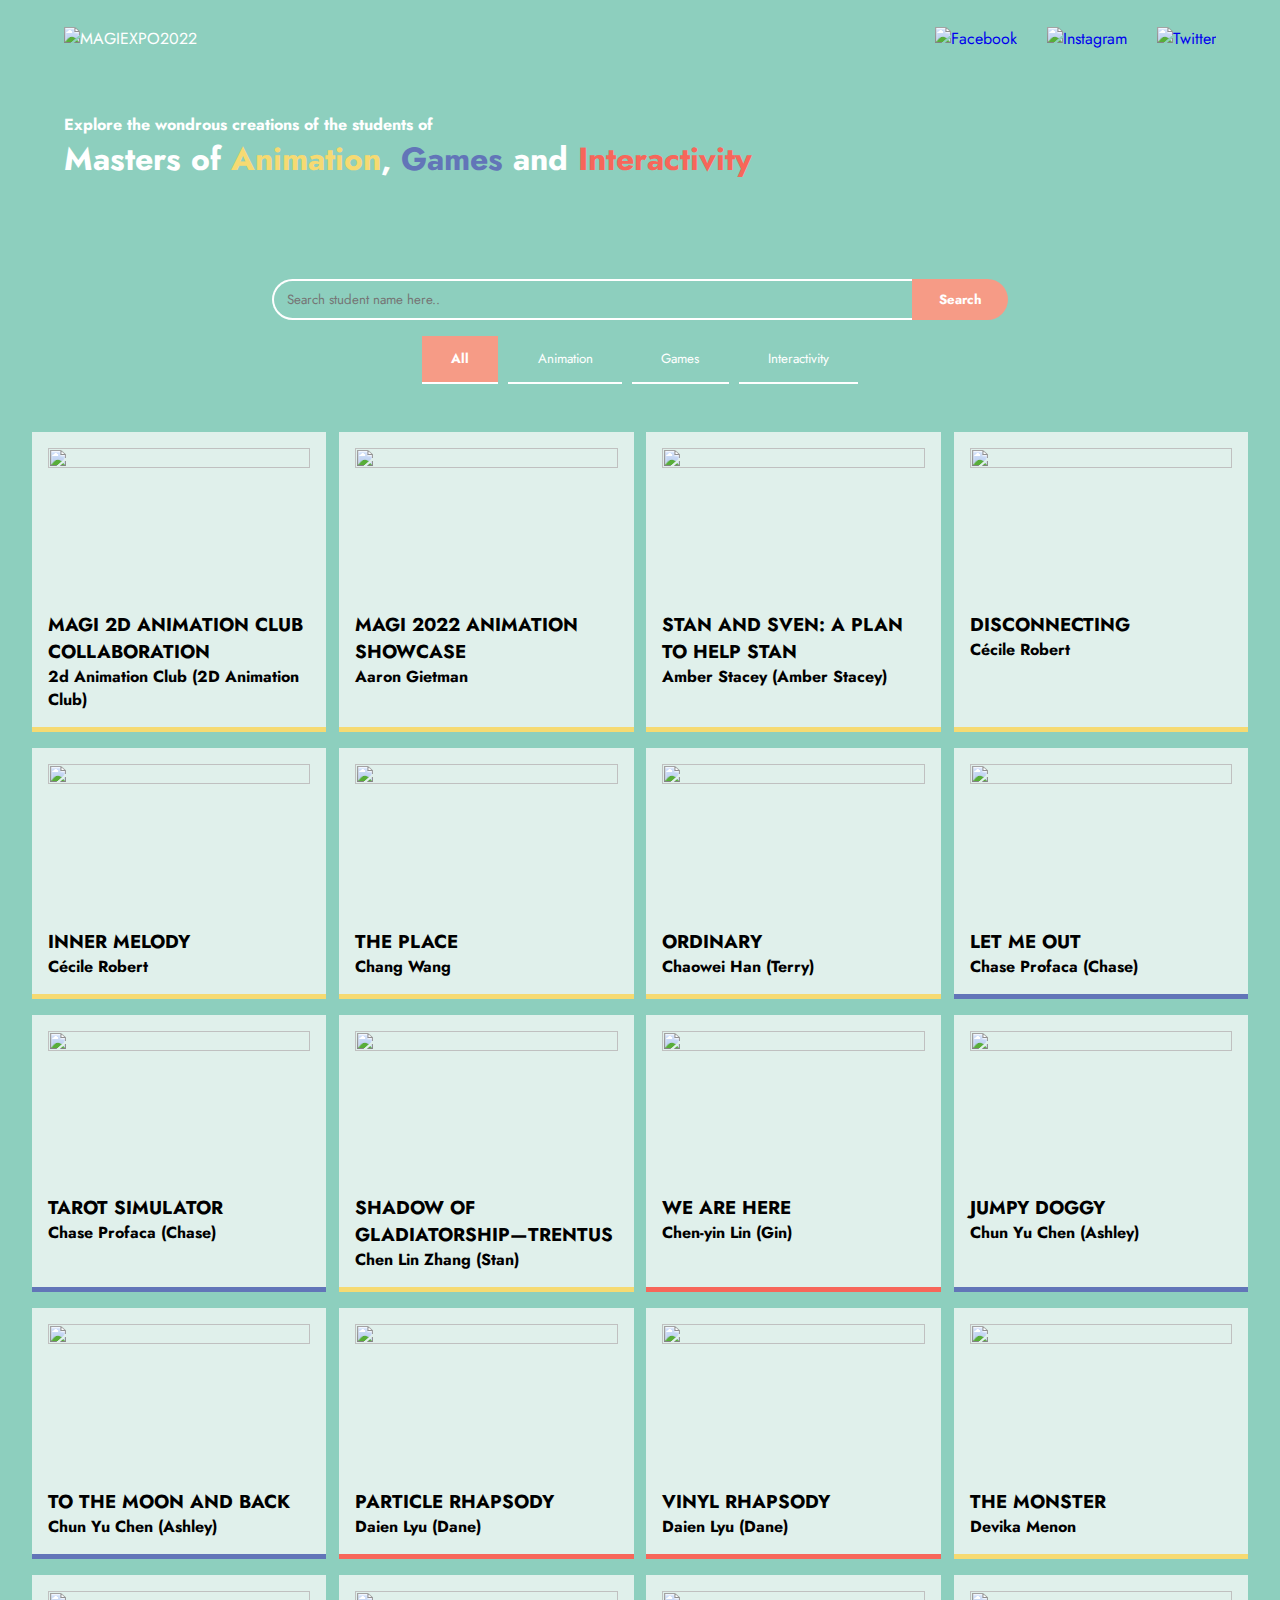
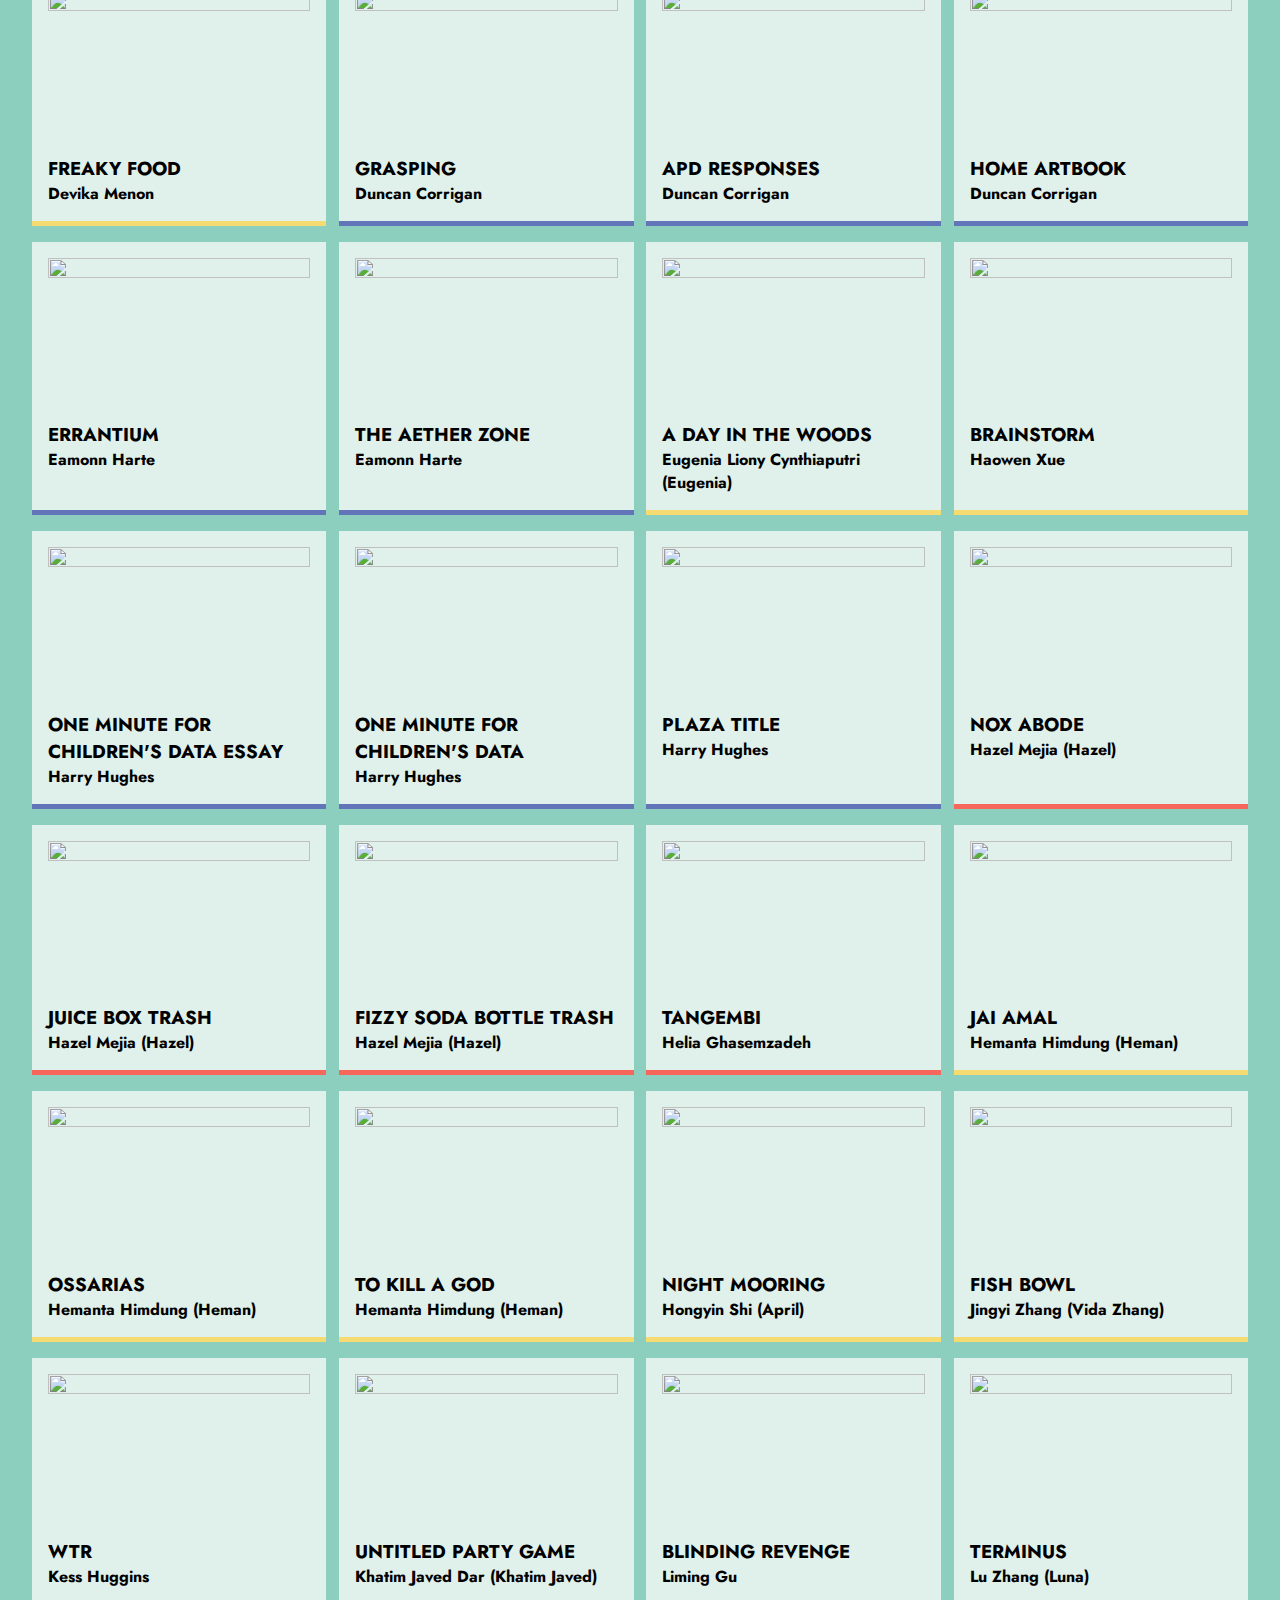
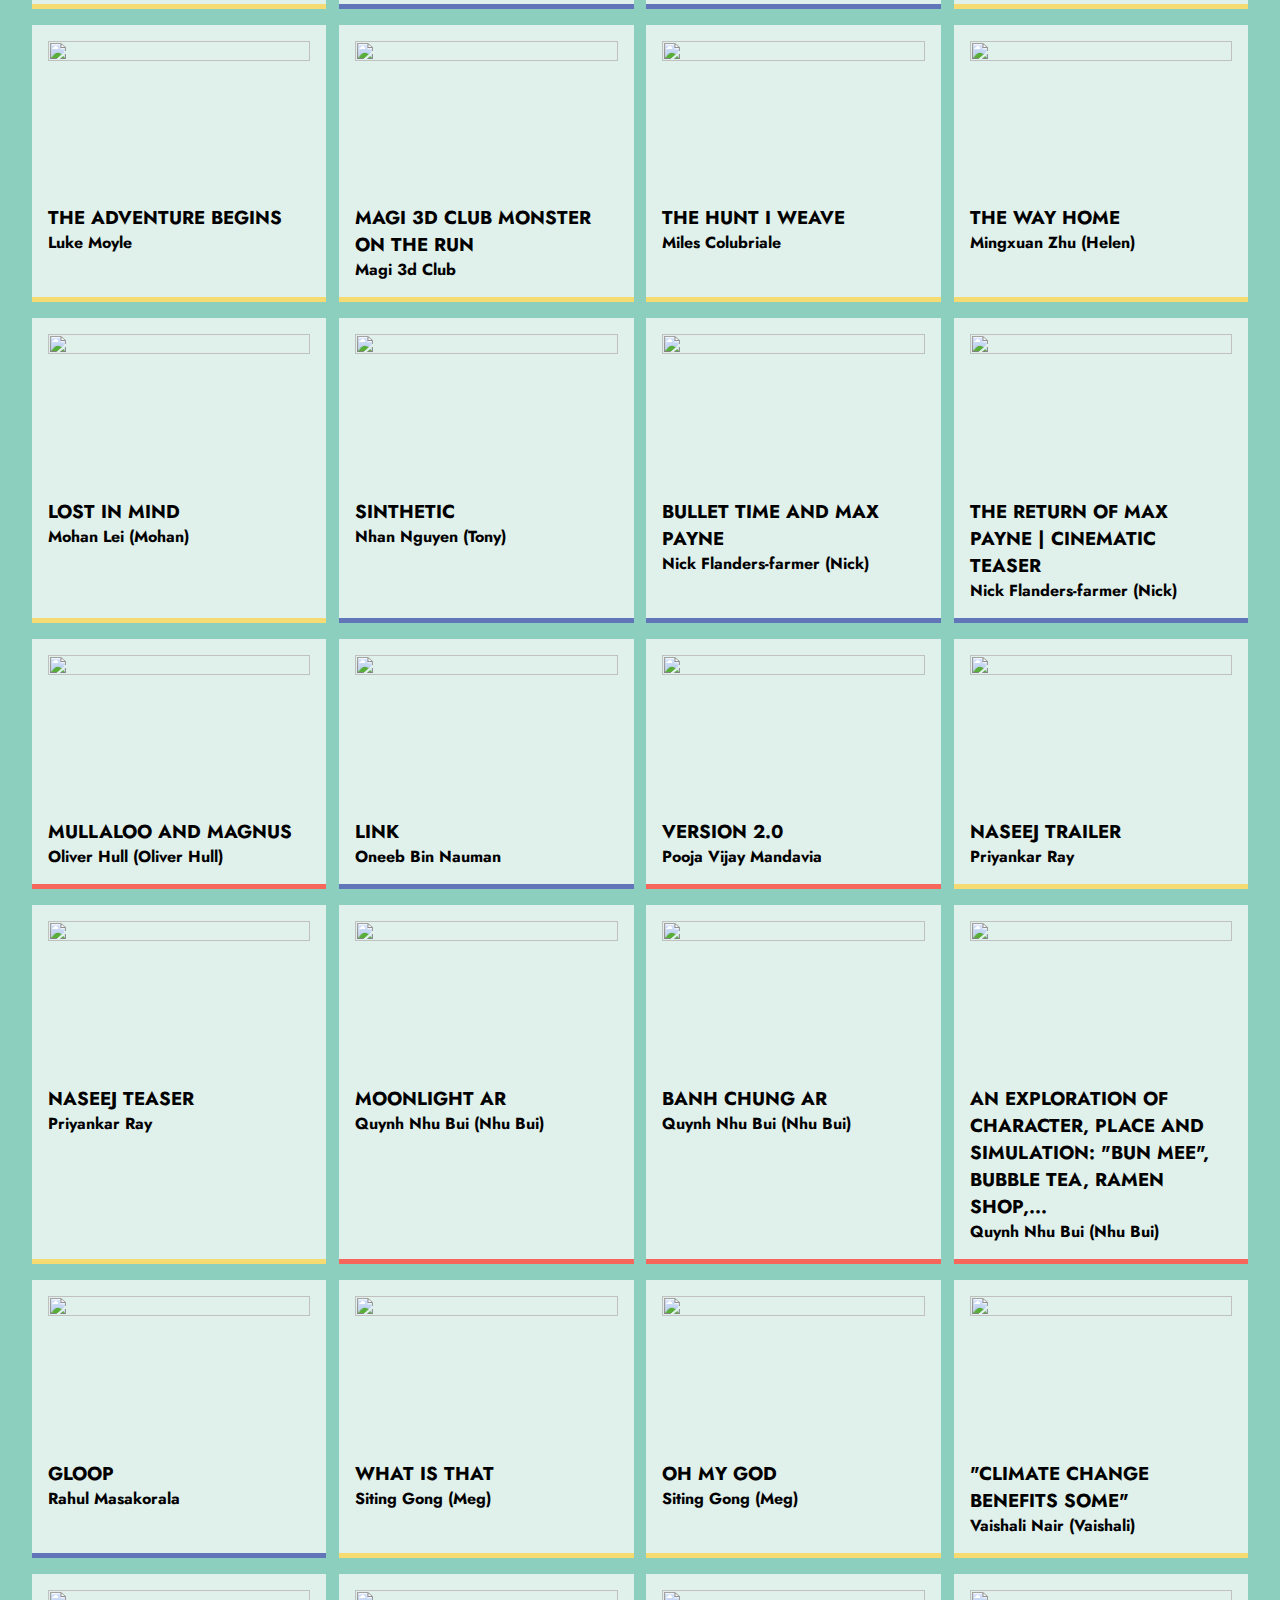
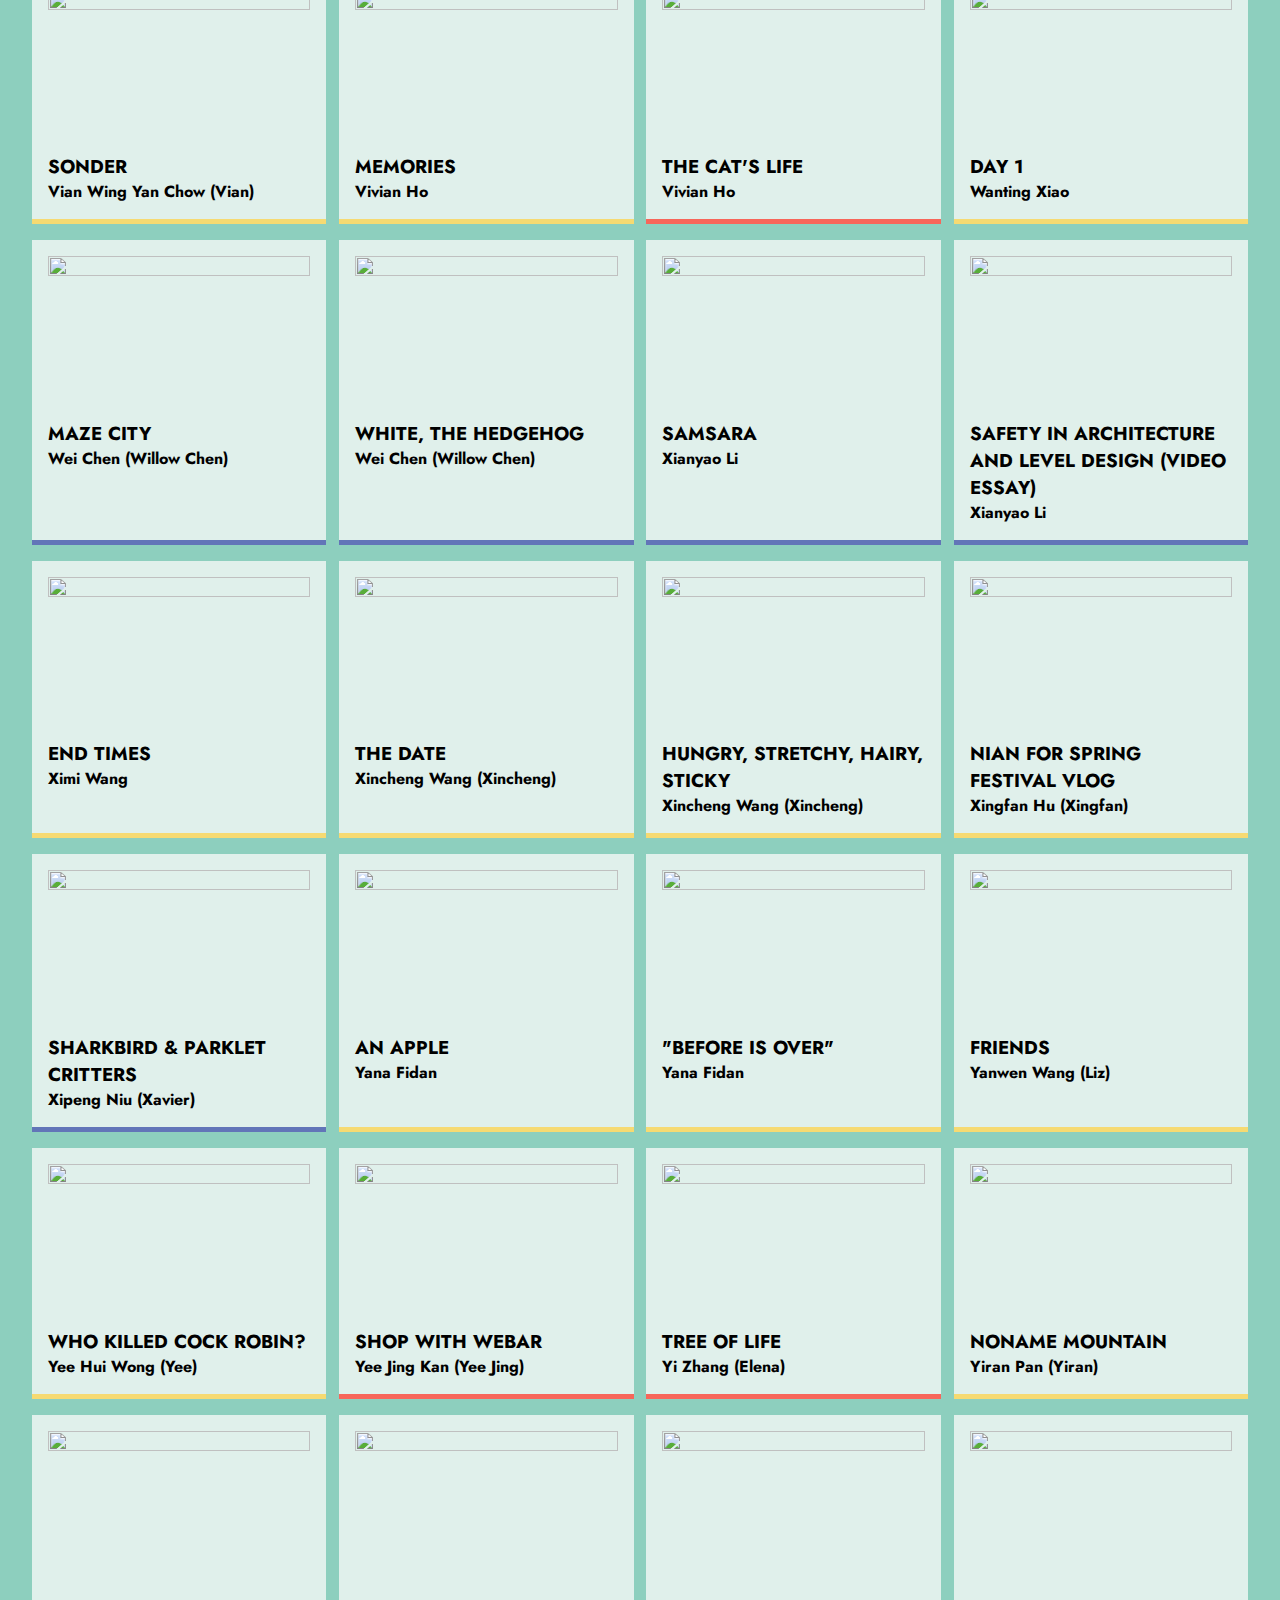
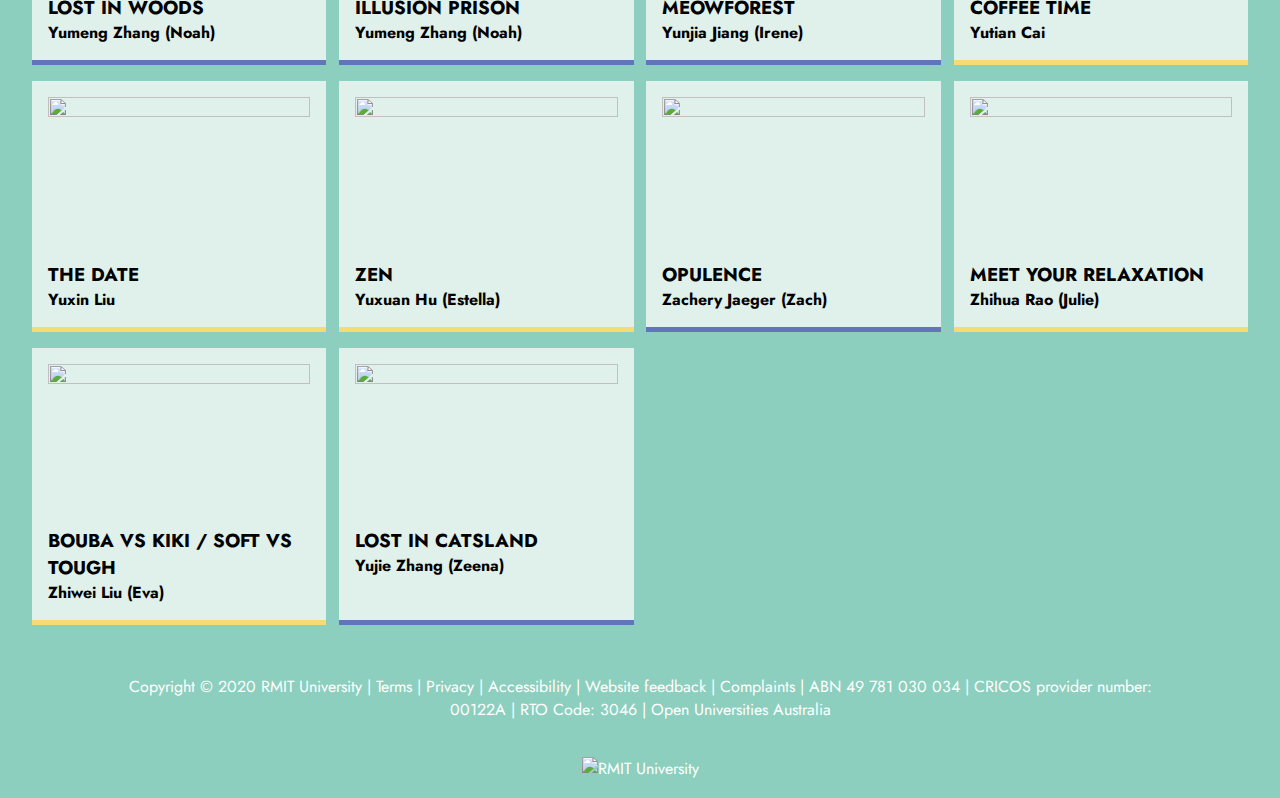
==== commit 0bbe4dac: "fixed again" ====
--- a/mobile.html
+++ b/mobile.html
@@ -201,7 +201,6 @@
       const headImage = document.createElement("img");
       headImage.setAttribute("id", "head-shot");
       headImage.setAttribute("src", i.headImage);
-      // headImage.setAttribute("loading", "lazy");
       headImage.setAttribute("alt", i.preferredName);
       // include the x and head shot img to author detail div
       headShotHolder.appendChild(closeButton);
@@ -440,23 +439,18 @@
       // create relevant image 1
       const relevantImageOne = document.createElement("img");
       relevantImageOne.setAttribute("src", i.relevantImageOne);
-      // relevantImageOne.setAttribute("loading", "lazy");
       // create relevant image 2
       const relevantImageTwo = document.createElement("img");
       relevantImageTwo.setAttribute("src", i.relevantImageTwo);
-      // relevantImageTwo.setAttribute("loading", "lazy");
       // create relevant image 3
       const relevantImageThree = document.createElement("img");
       relevantImageThree.setAttribute("src", i.relevantImageThree);
-      // relevantImageThree.setAttribute("loading", "lazy");
       // create relevant image 4
       const relevantImageFour = document.createElement("img");
       relevantImageFour.setAttribute("src", i.relevantImageFour);
-      // relevantImageFour.setAttribute("loading", "lazy");
       // create relevant image 5
       const relevantImageFive = document.createElement("img");
       relevantImageFive.setAttribute("src", i.relevantImageFive);
-      // relevantImageFive.setAttribute("loading", "lazy");
 
       // check if relevant image exists
       var relevantImageOneCheck = i.hasOwnProperty('relevantImageOne');
@@ -619,8 +613,8 @@
     }
   </script>
 
-    <script>
-    var loader = document.getElementById("preloder");
+  <script>
+    var loader = document.getElementById("preloader");
     window.addEventListener("load", function () {
       loader.style.display = "none";
     })
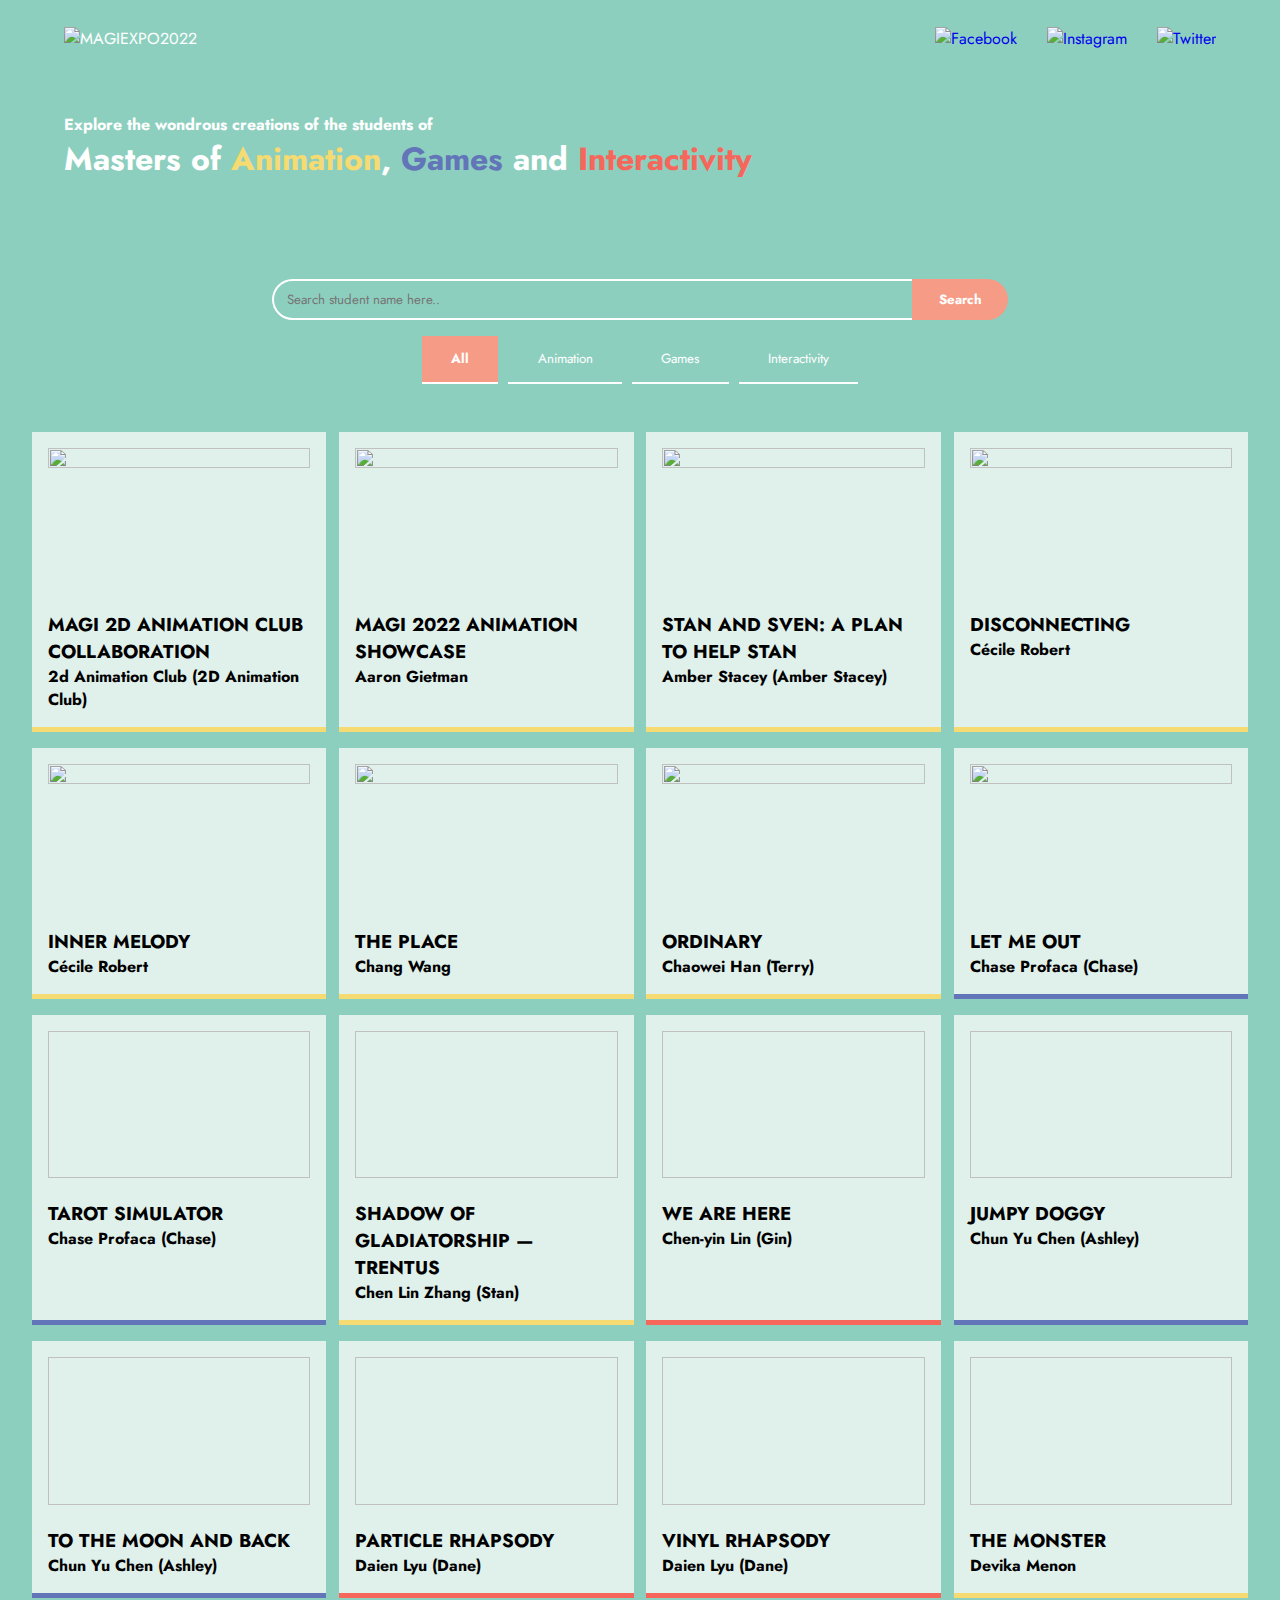
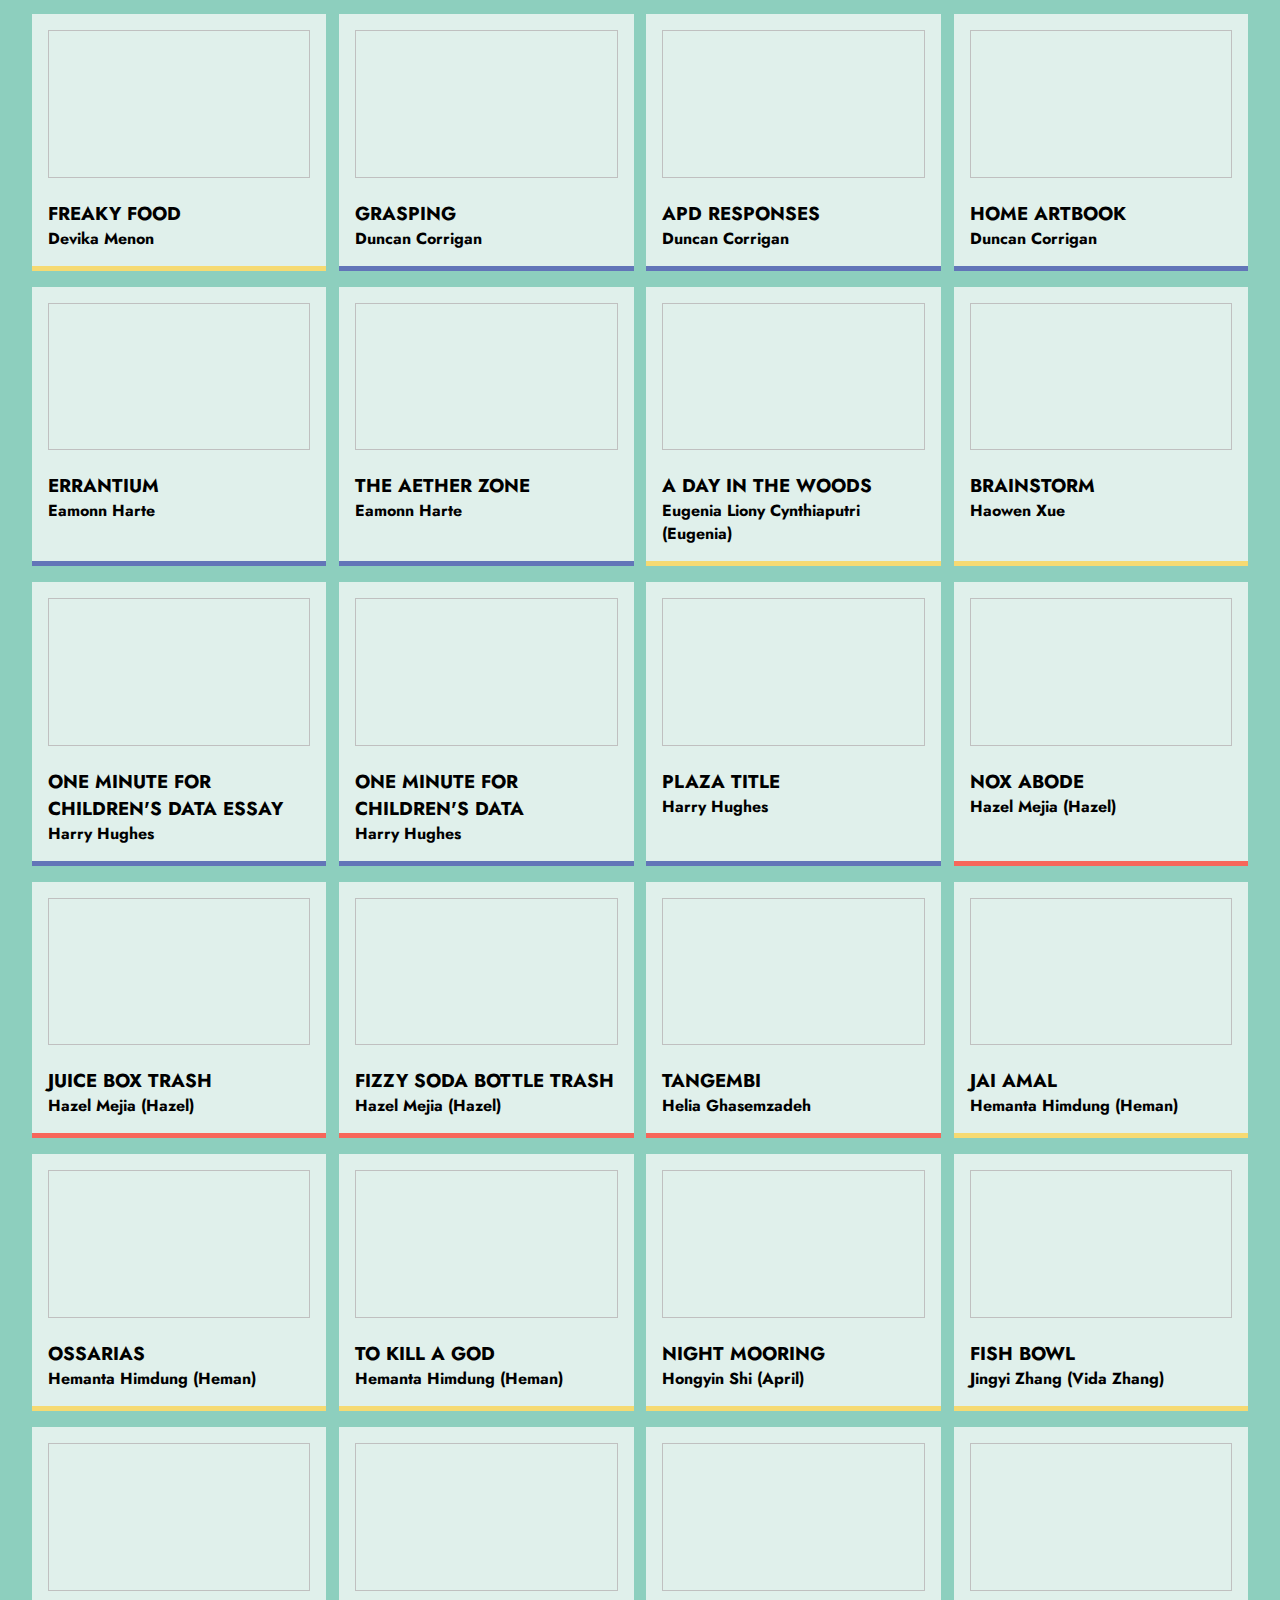
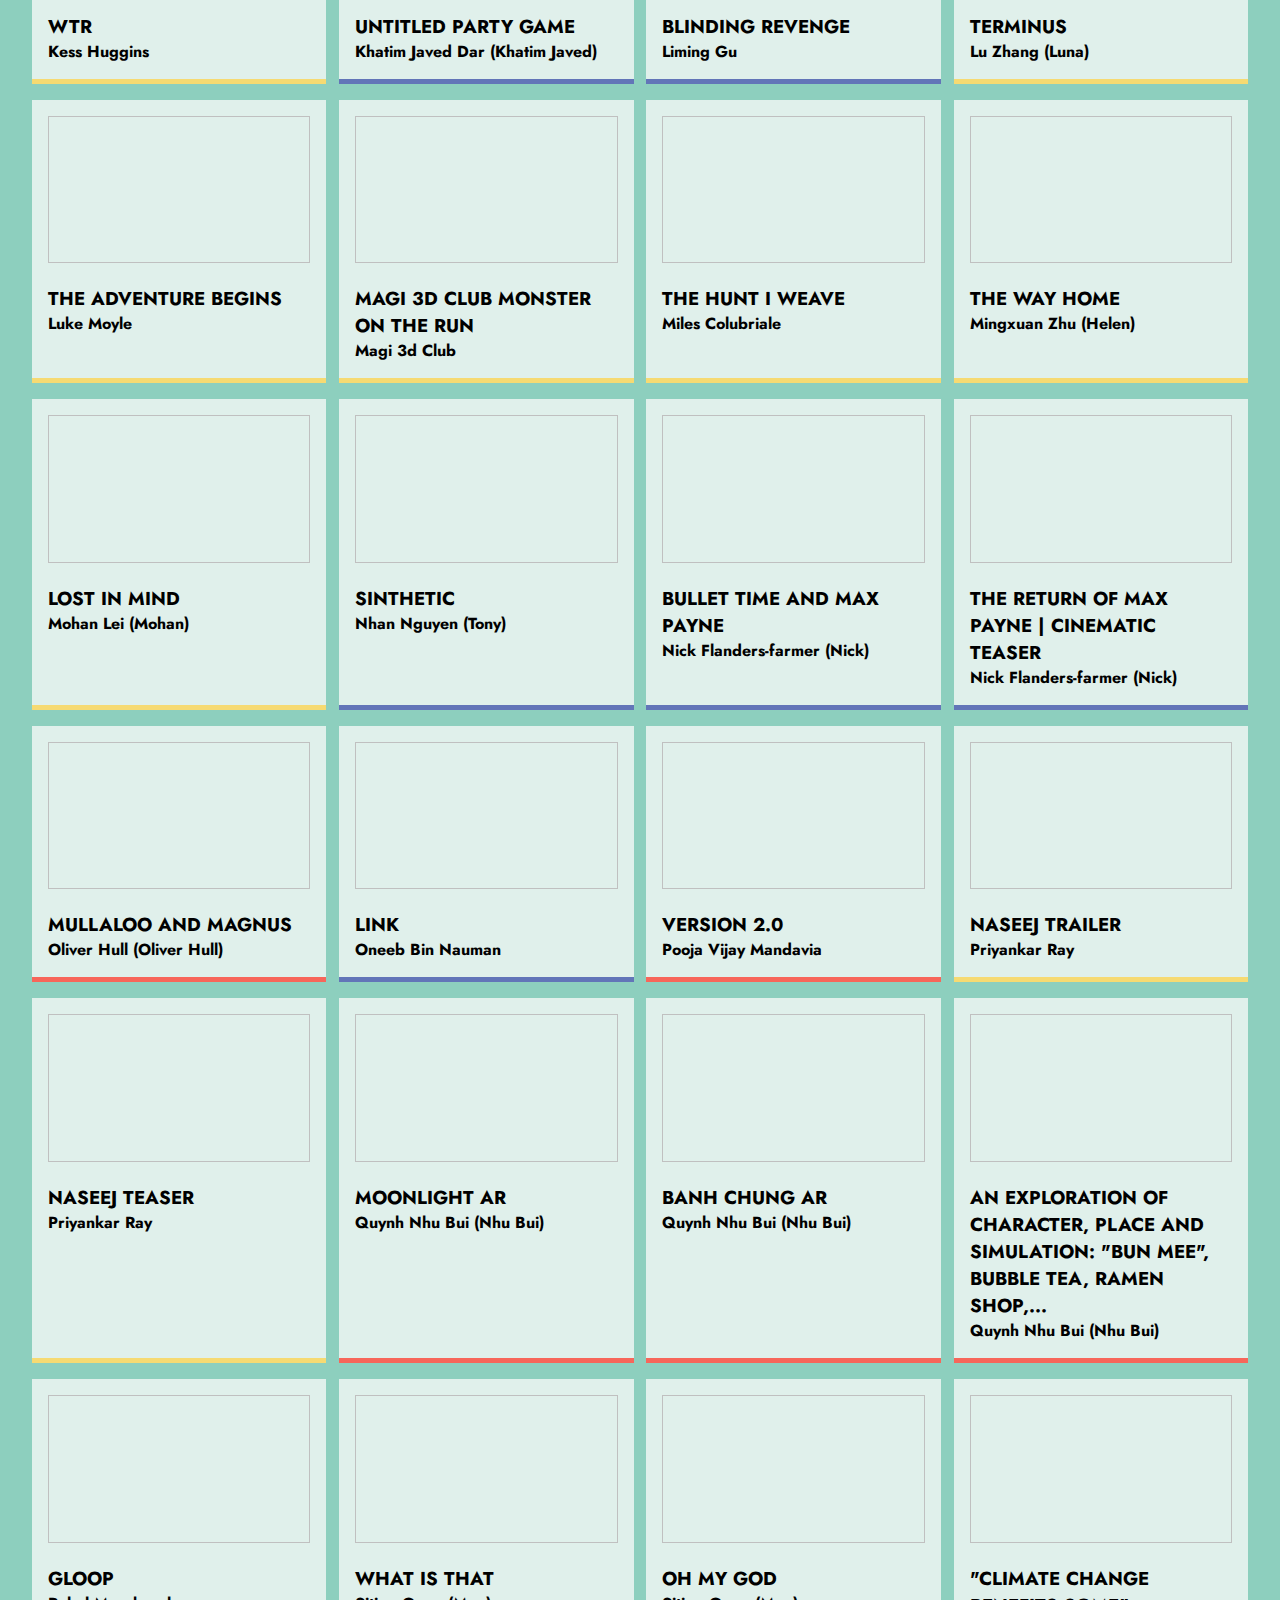
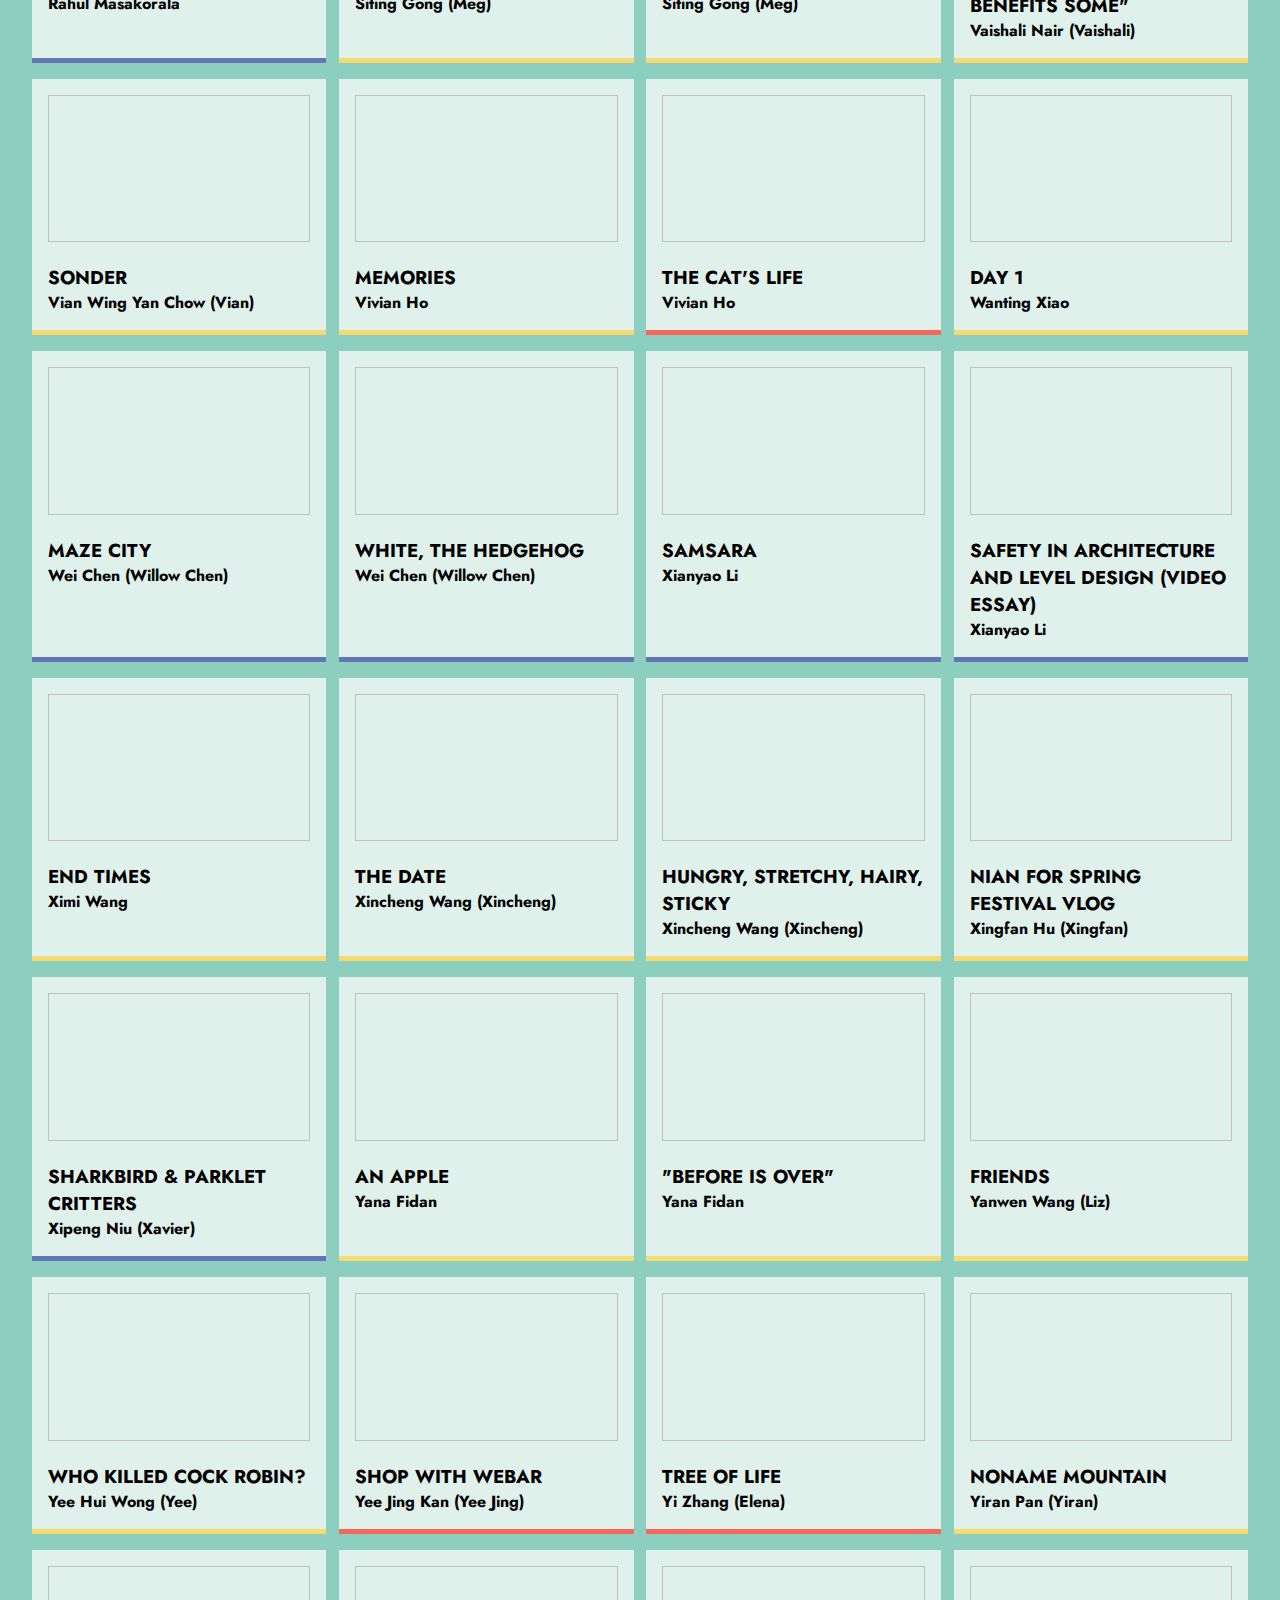
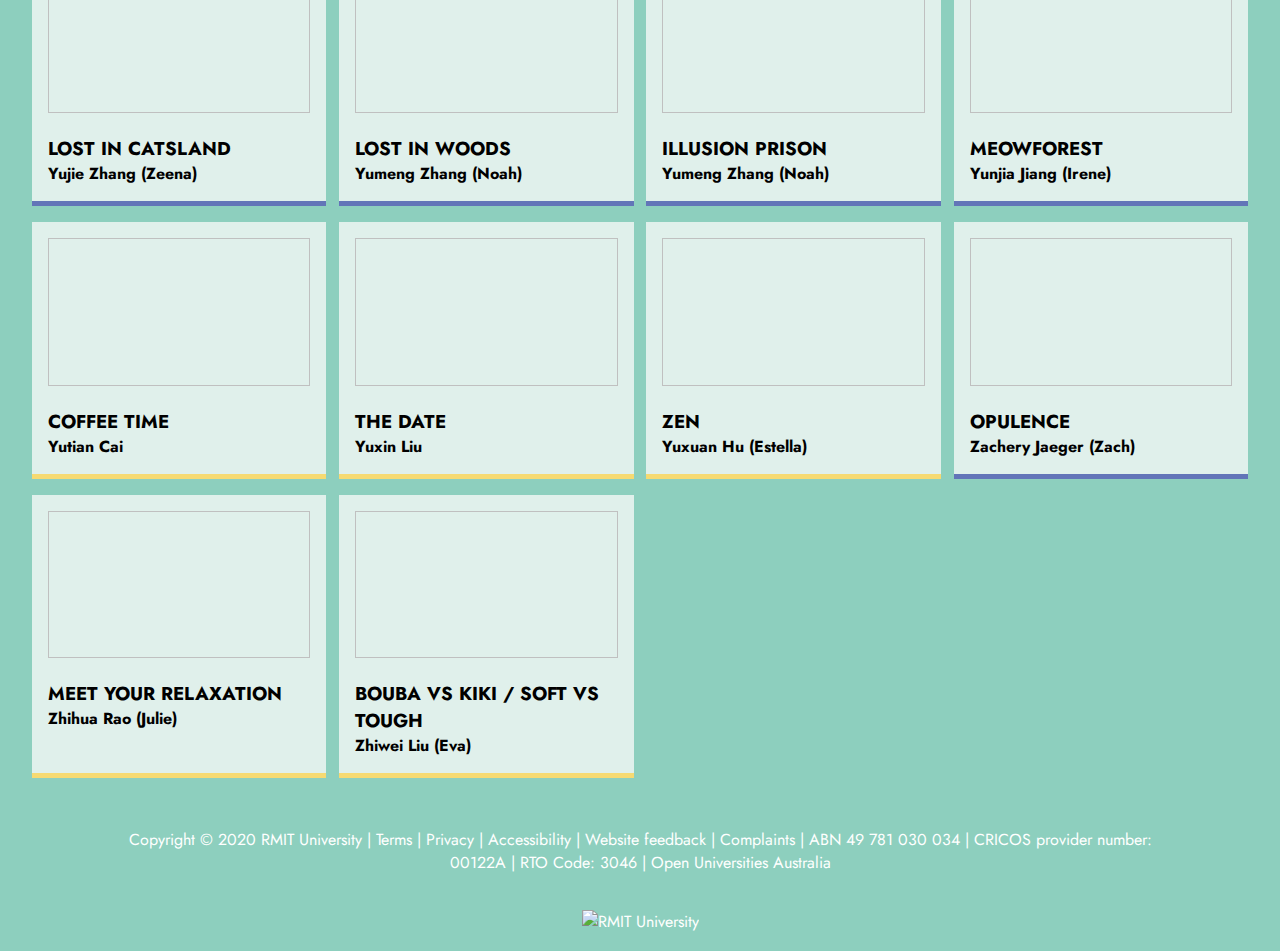
==== commit 147e5524: "Intersection Observer Test" ====
--- a/mobile.html
+++ b/mobile.html
@@ -139,7 +139,7 @@
       imgContainer.classList.add("heroImage-container");
       //img tag
       let heroImage = document.createElement("img");
-      heroImage.setAttribute("src", i.heroImage);
+      heroImage.setAttribute("data-src", i.heroImage);
       imgContainer.appendChild(heroImage);
       card.appendChild(imgContainer);
       //container
@@ -200,7 +200,7 @@
       // create the head shot img
       const headImage = document.createElement("img");
       headImage.setAttribute("id", "head-shot");
-      headImage.setAttribute("src", i.headImage);
+      headImage.setAttribute("data-src", i.headImage);
       headImage.setAttribute("alt", i.preferredName);
       // include the x and head shot img to author detail div
       headShotHolder.appendChild(closeButton);
@@ -430,7 +430,7 @@
       youtube.setAttribute("target", "_blank");
       youtube.innerText = "Watch " + i.workTitle;
       // match video iframe
-      youtube.setAttribute("src", i.youtube);
+      youtube.setAttribute("data-src", i.youtube);
       // create brief p
       const brief = document.createElement("p");
       brief.setAttribute("id", "brief");
@@ -438,19 +438,19 @@
       brief.innerText = i.brief;
       // create relevant image 1
       const relevantImageOne = document.createElement("img");
-      relevantImageOne.setAttribute("src", i.relevantImageOne);
+      relevantImageOne.setAttribute("data-src", i.relevantImageOne);
       // create relevant image 2
       const relevantImageTwo = document.createElement("img");
-      relevantImageTwo.setAttribute("src", i.relevantImageTwo);
+      relevantImageTwo.setAttribute("data-src", i.relevantImageTwo);
       // create relevant image 3
       const relevantImageThree = document.createElement("img");
-      relevantImageThree.setAttribute("src", i.relevantImageThree);
+      relevantImageThree.setAttribute("data-src", i.relevantImageThree);
       // create relevant image 4
       const relevantImageFour = document.createElement("img");
-      relevantImageFour.setAttribute("src", i.relevantImageFour);
+      relevantImageFour.setAttribute("data-src", i.relevantImageFour);
       // create relevant image 5
       const relevantImageFive = document.createElement("img");
-      relevantImageFive.setAttribute("src", i.relevantImageFive);
+      relevantImageFive.setAttribute("data-src", i.relevantImageFive);
 
       // check if relevant image exists
       var relevantImageOneCheck = i.hasOwnProperty('relevantImageOne');
@@ -614,12 +614,45 @@
   </script>
 
   <script>
+
     var loader = document.getElementById("preloader");
+
     window.addEventListener("load", function () {
       loader.style.display = "none";
+    });
+
+  </script>
+
+  <script>
+    const images = document.querySelectorAll("[data-src]");
+
+    function preloadImage(img) {
+      const src = img.getAttribute("data-src");
+      if(!src) {
+        return;
+      }
+
+      img.src = src;
+    }
+
+    const imgOptions = {};
+
+    const imgObserver = new IntersectionObserver((entries, imgObserver) => {
+        entries.forEach(entry => {
+          if (!entry.isIntersecting) {
+            return;
+          } else {
+            preloadImage(entry.target);
+            imgObserver.unobserve(entry.target);
+          }
+        });
+    }, imgOptions);
+
+    images.forEach(image => {
+      imgObserver.observe(image);
     })
+
   </script>
-
 </body>
 
 </html>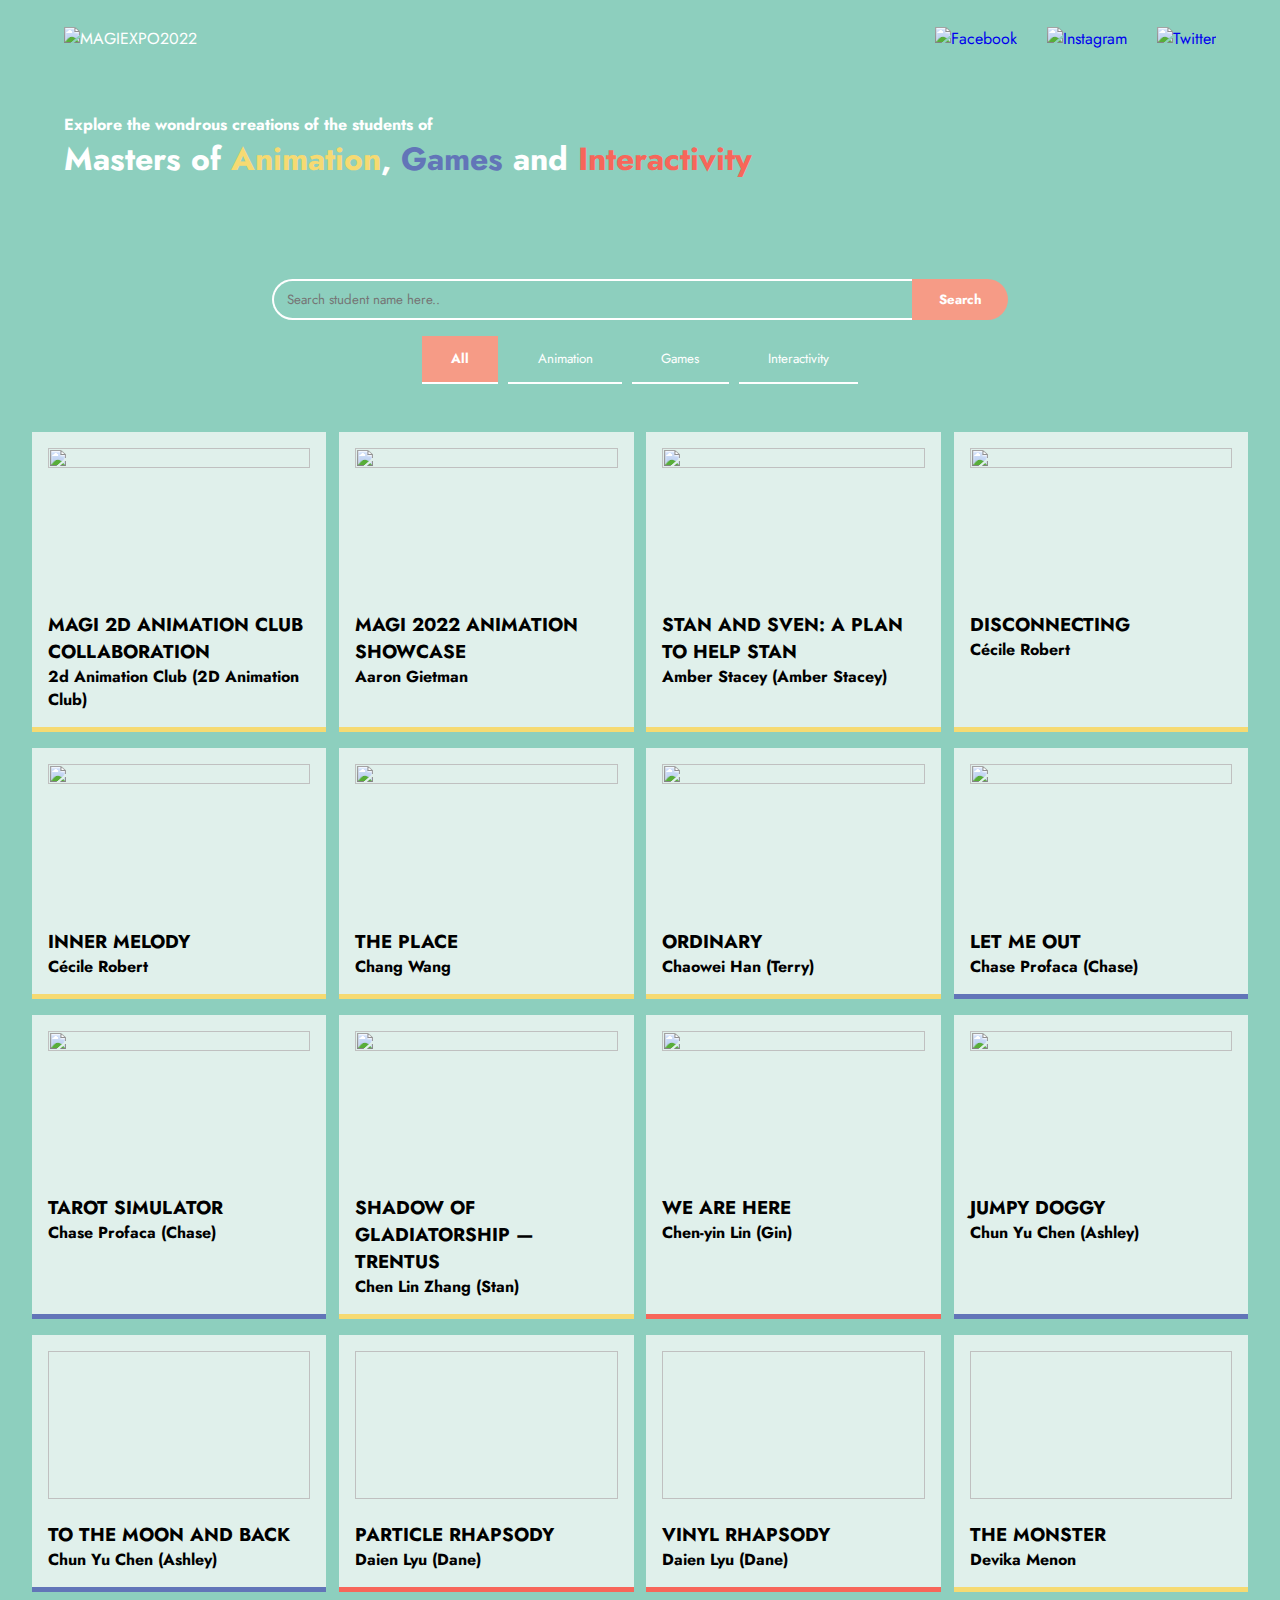
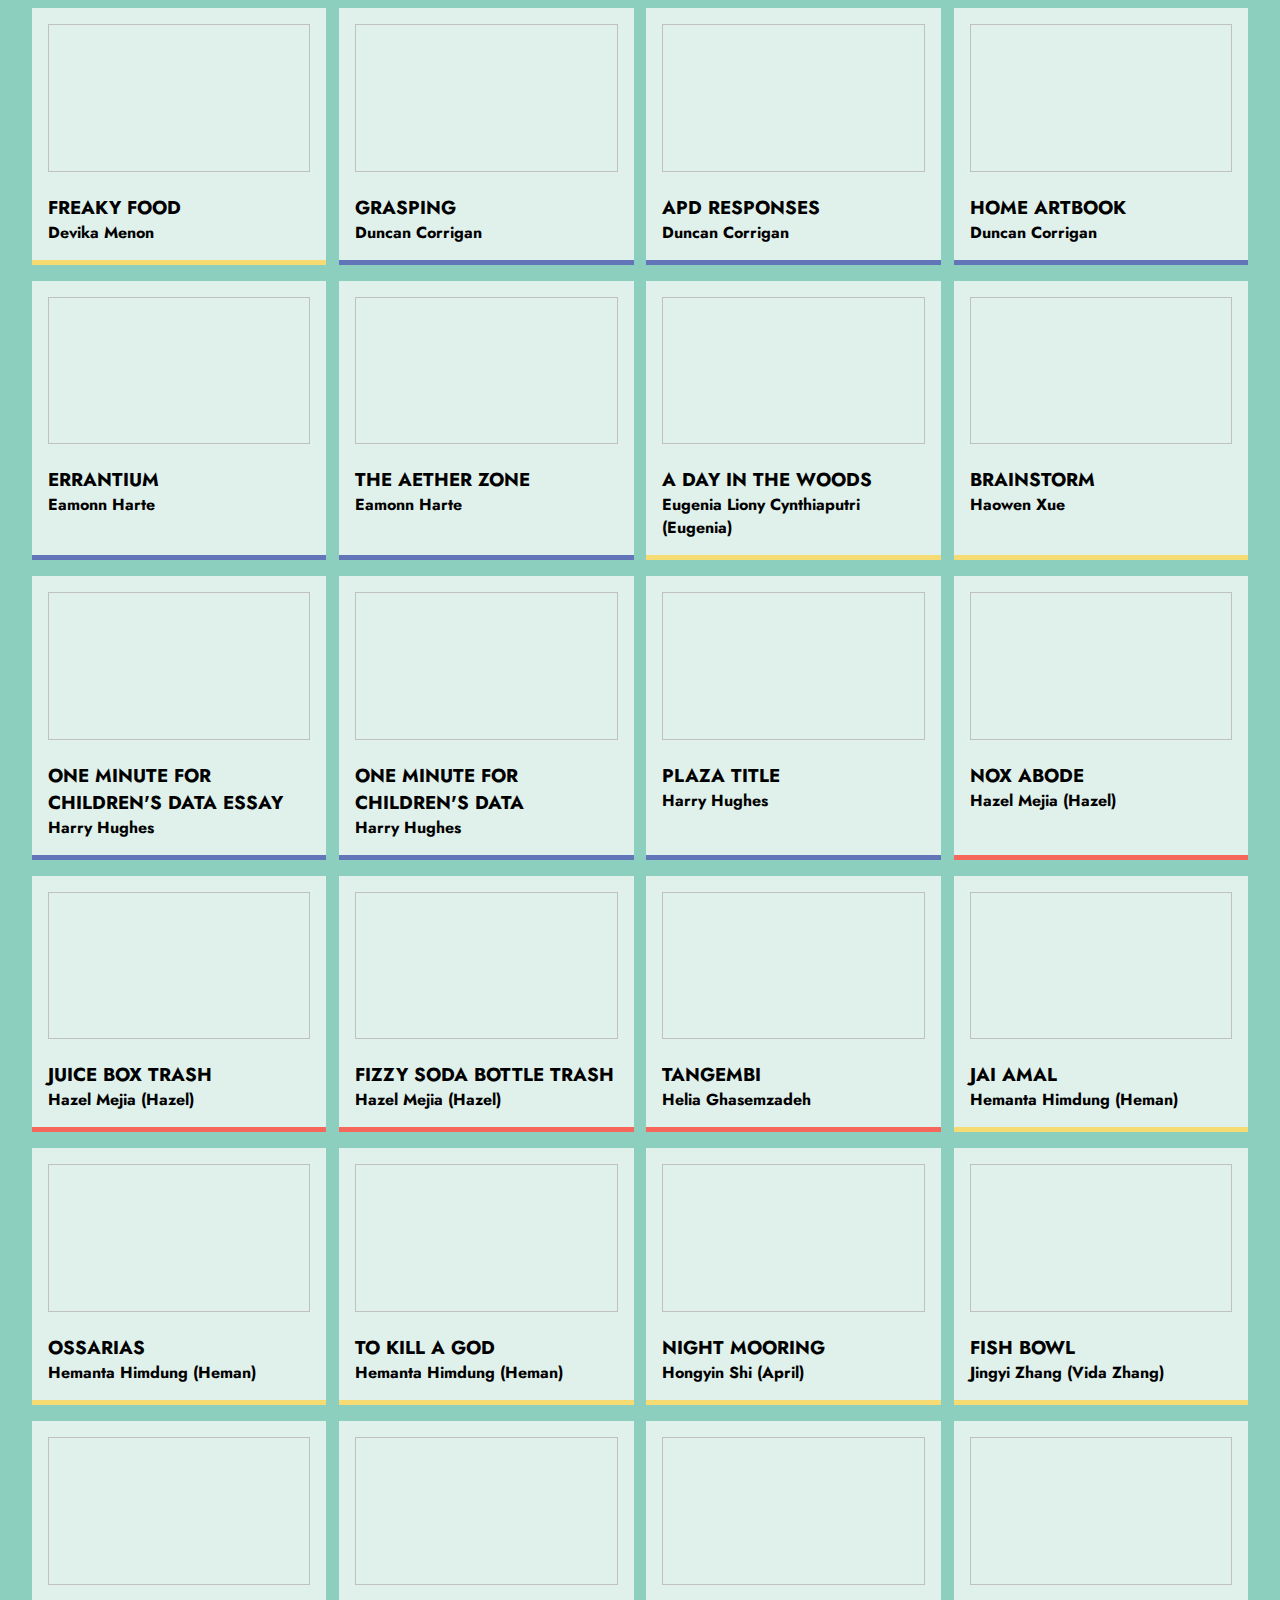
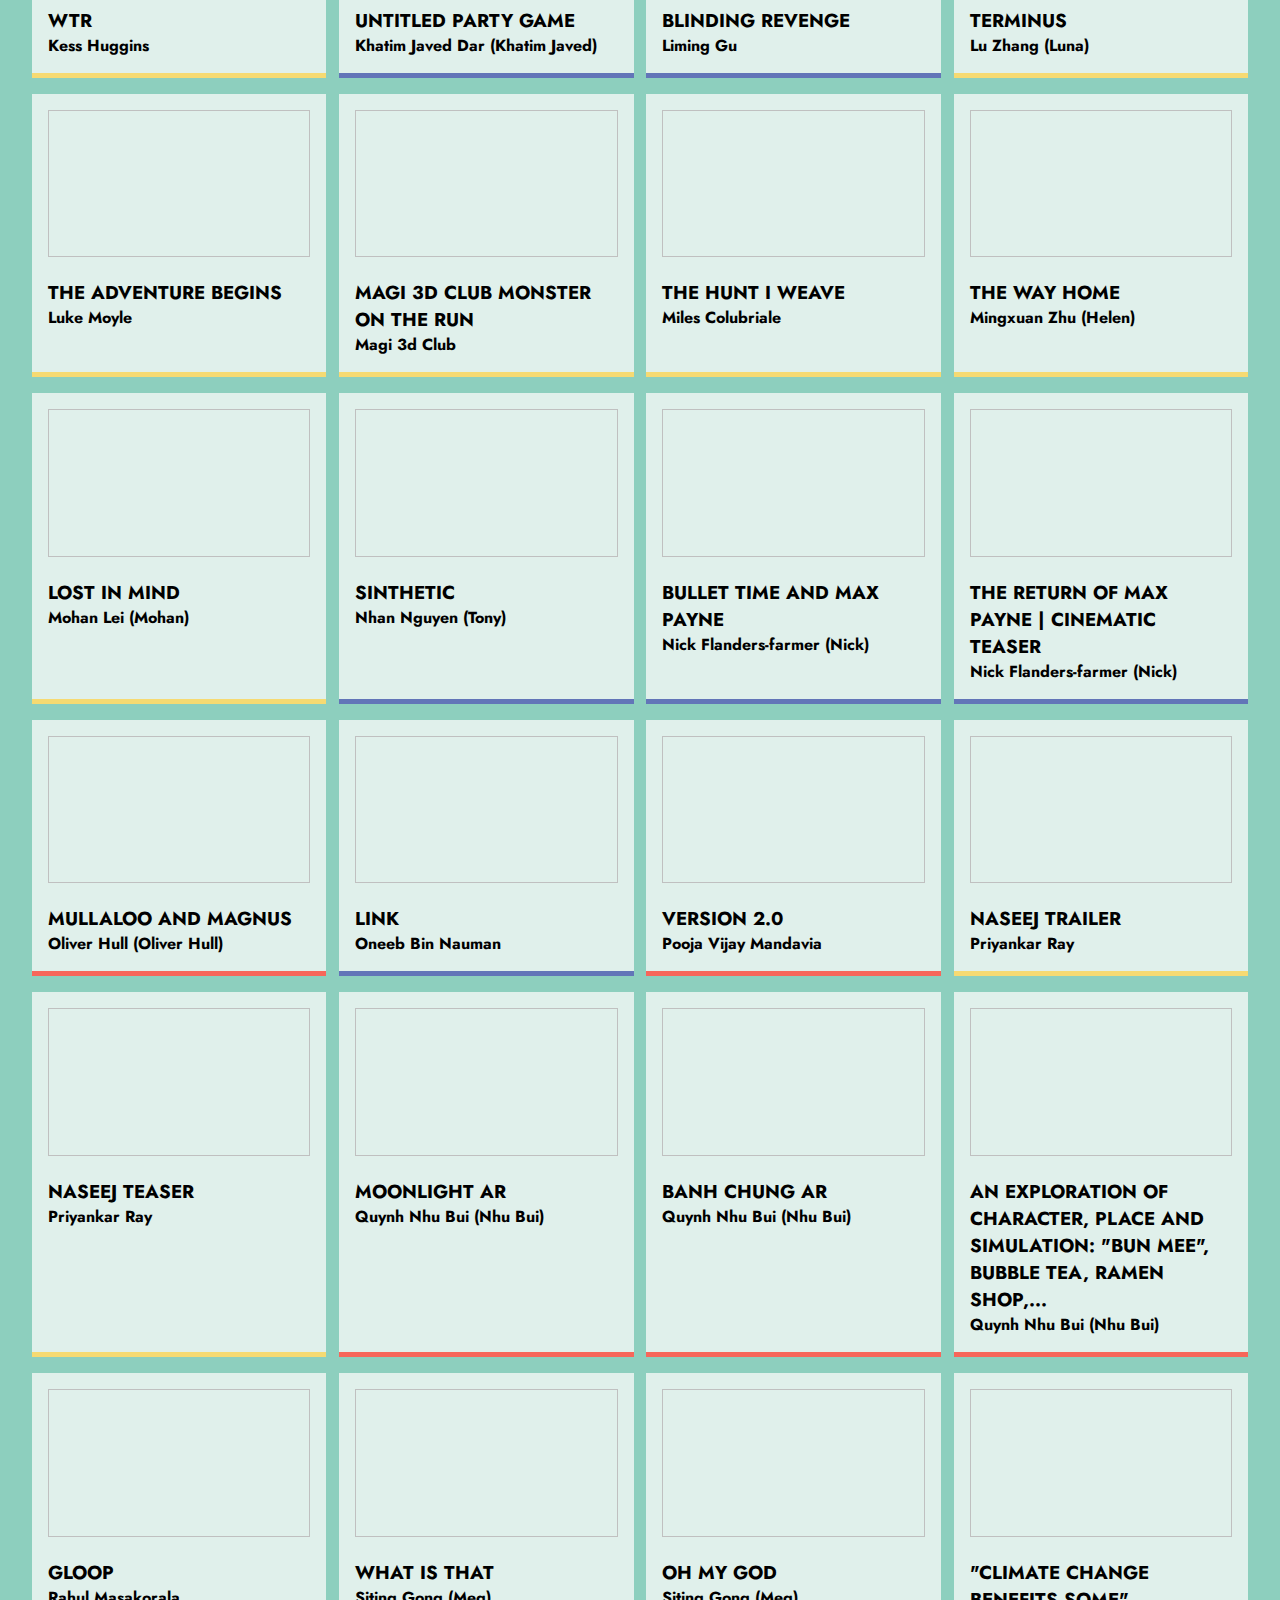
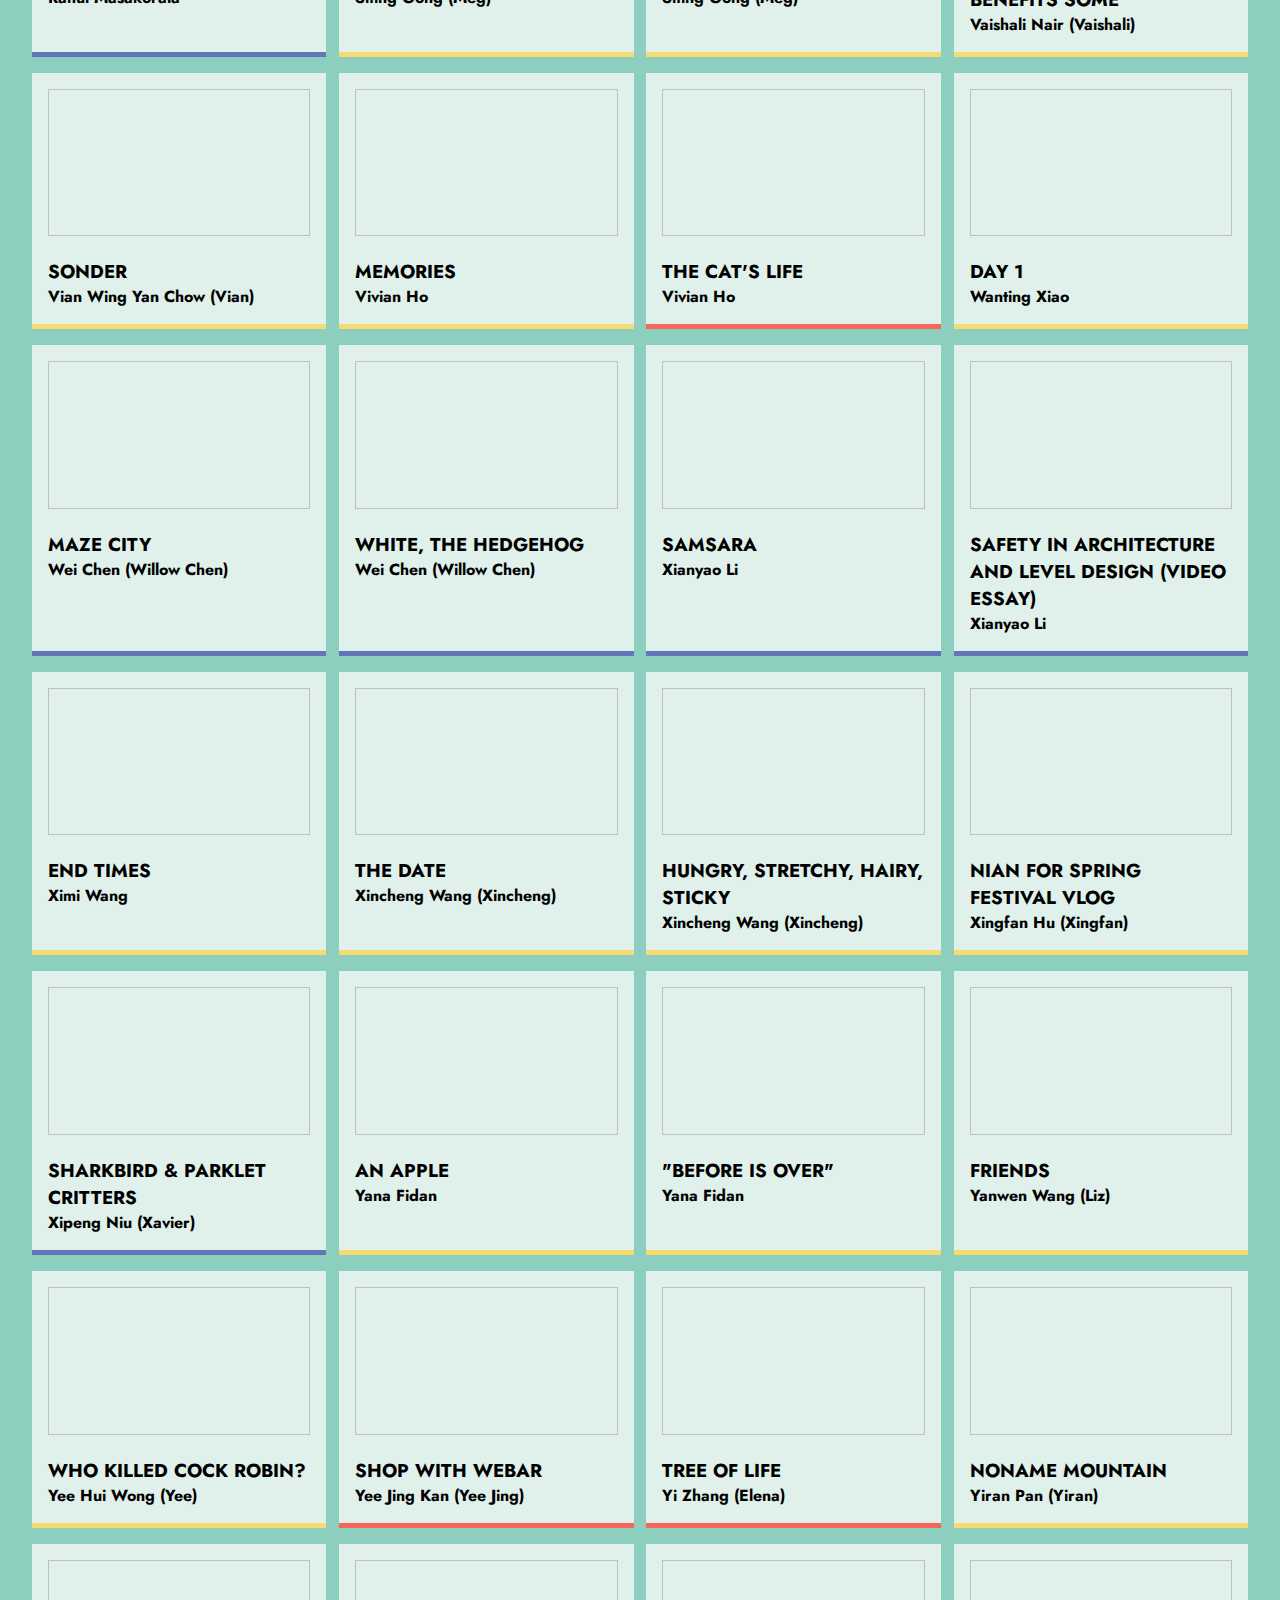
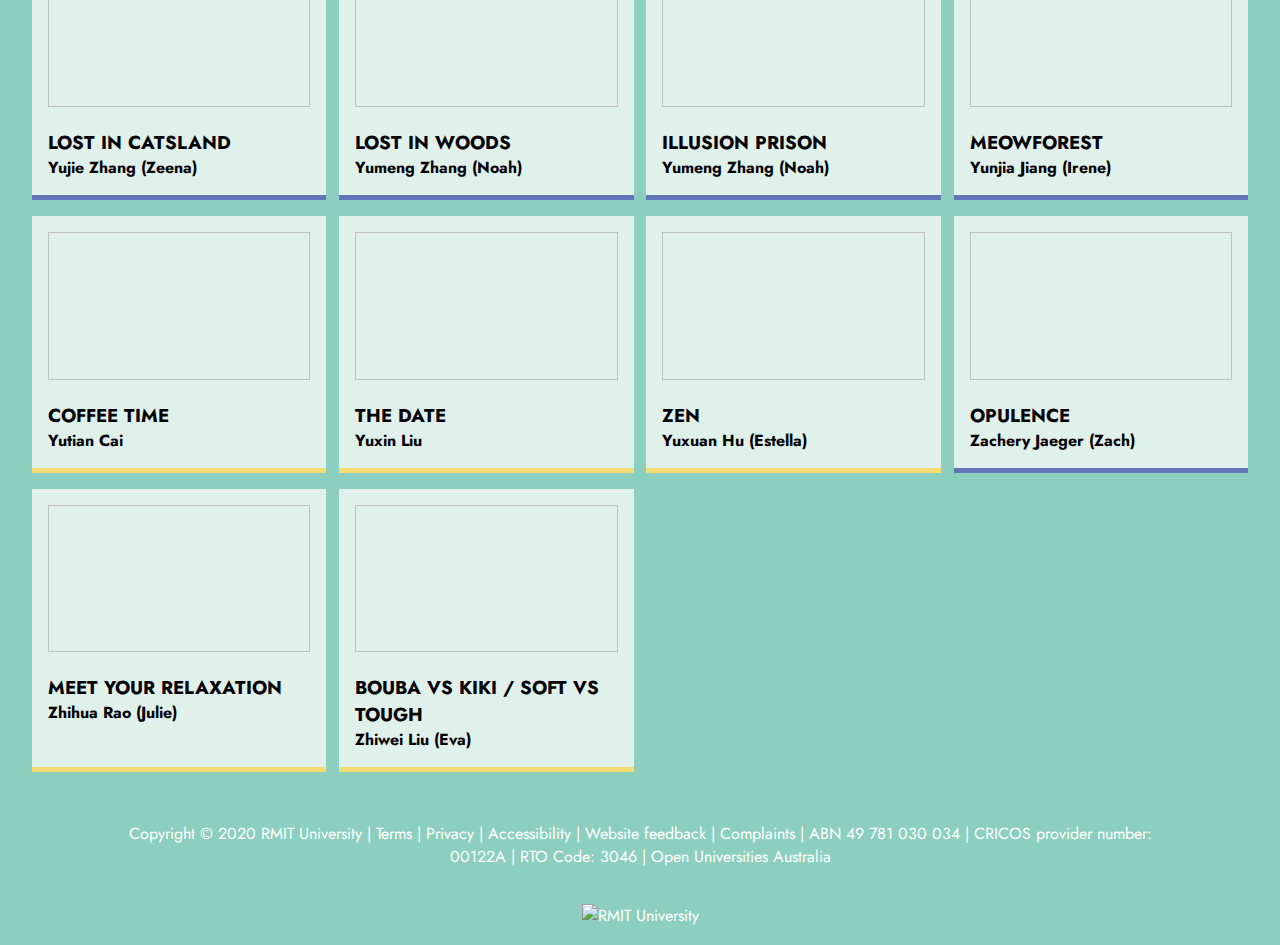
==== commit 62aee1bb: "Update Intersection Observer" ====
--- a/mobile.html
+++ b/mobile.html
@@ -635,7 +635,10 @@
       img.src = src;
     }
 
-    const imgOptions = {};
+    const imgOptions = {
+      threshold: 0,
+      rootMargin: "0px 0px 300px 0px"
+    };
 
     const imgObserver = new IntersectionObserver((entries, imgObserver) => {
         entries.forEach(entry => {
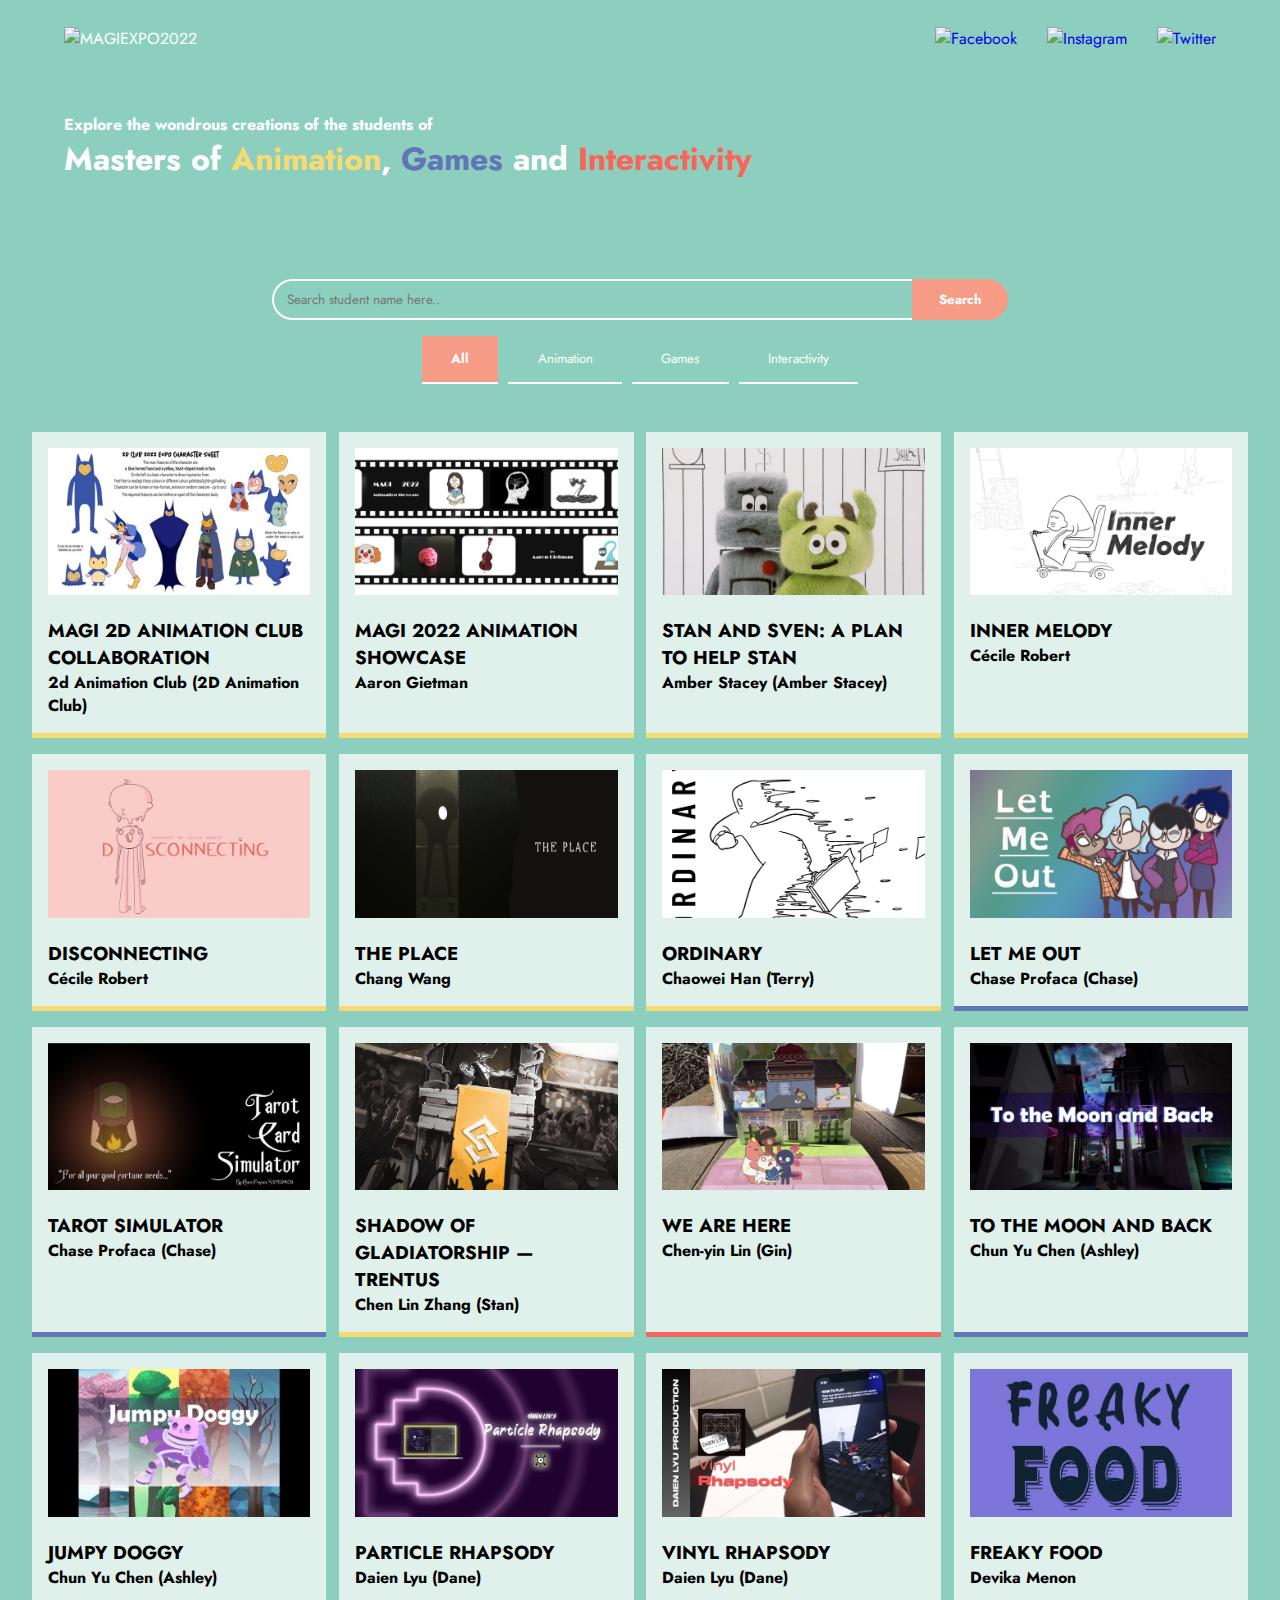
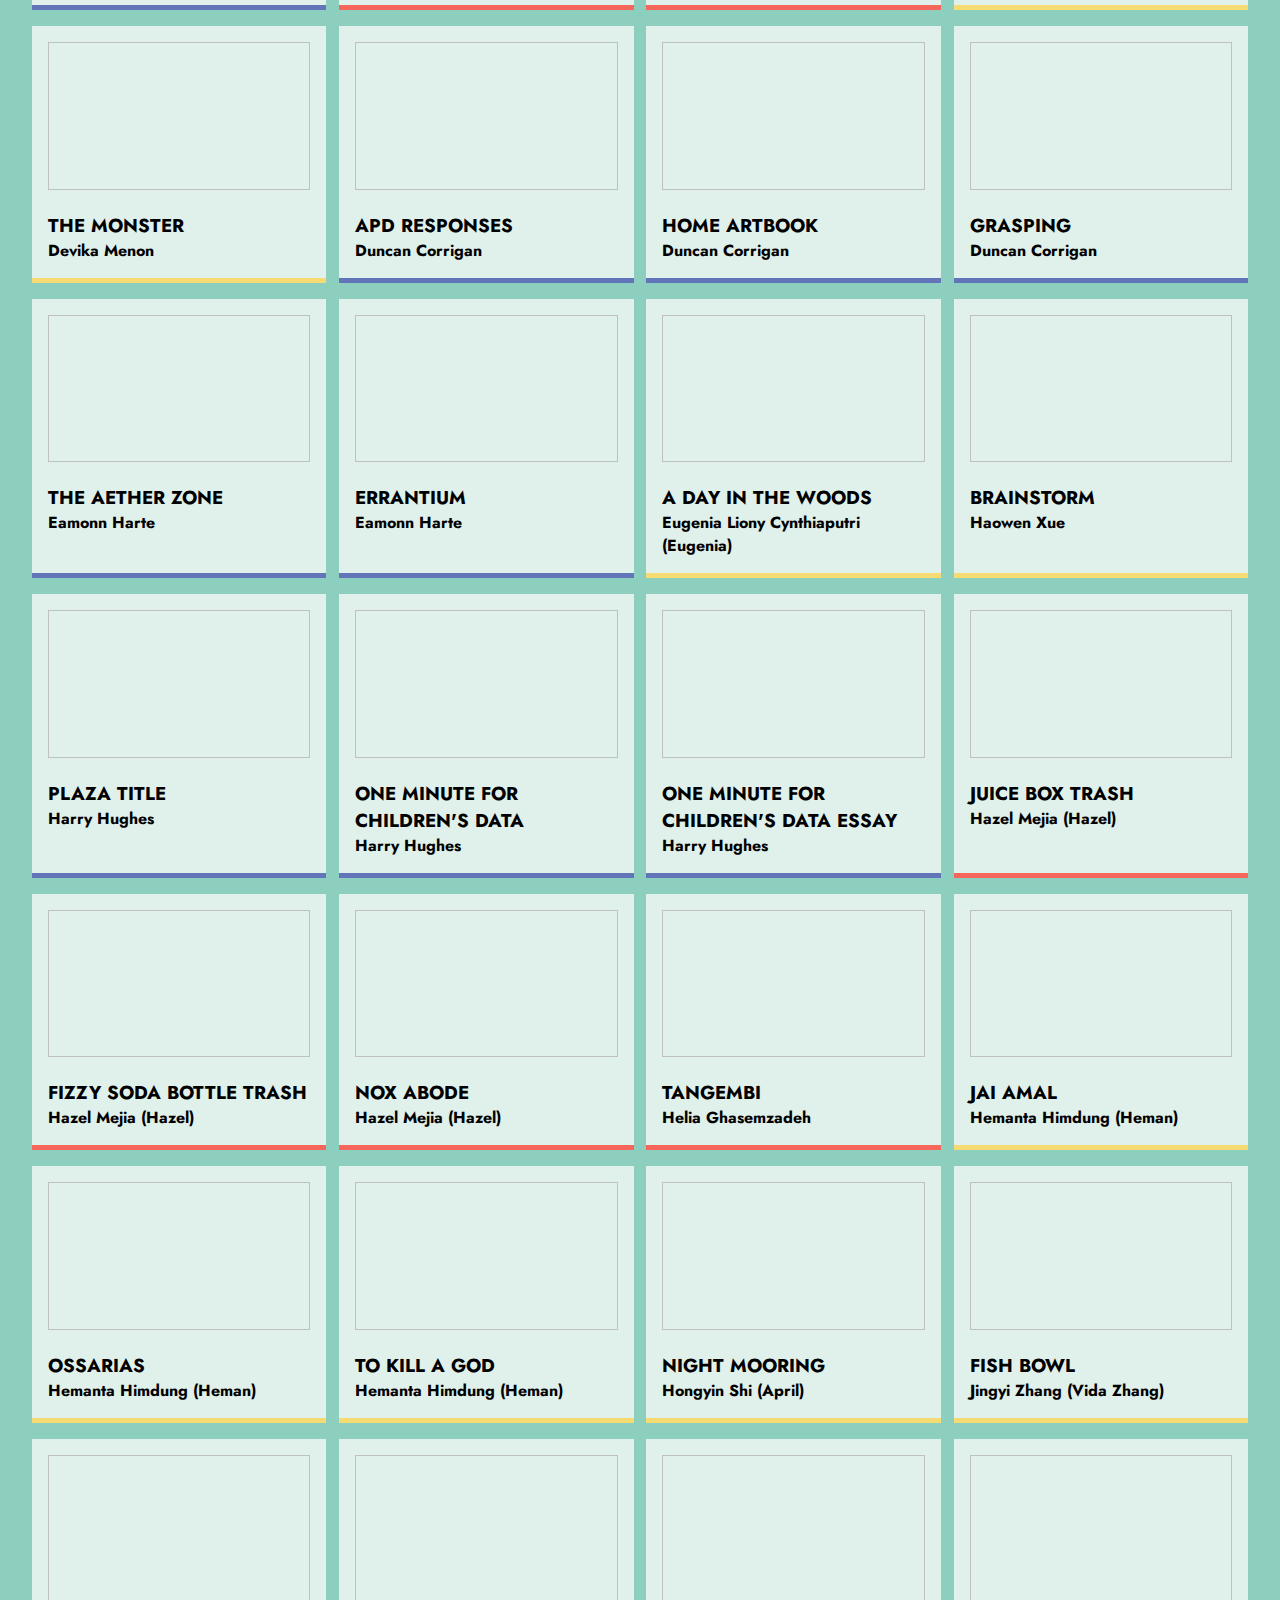
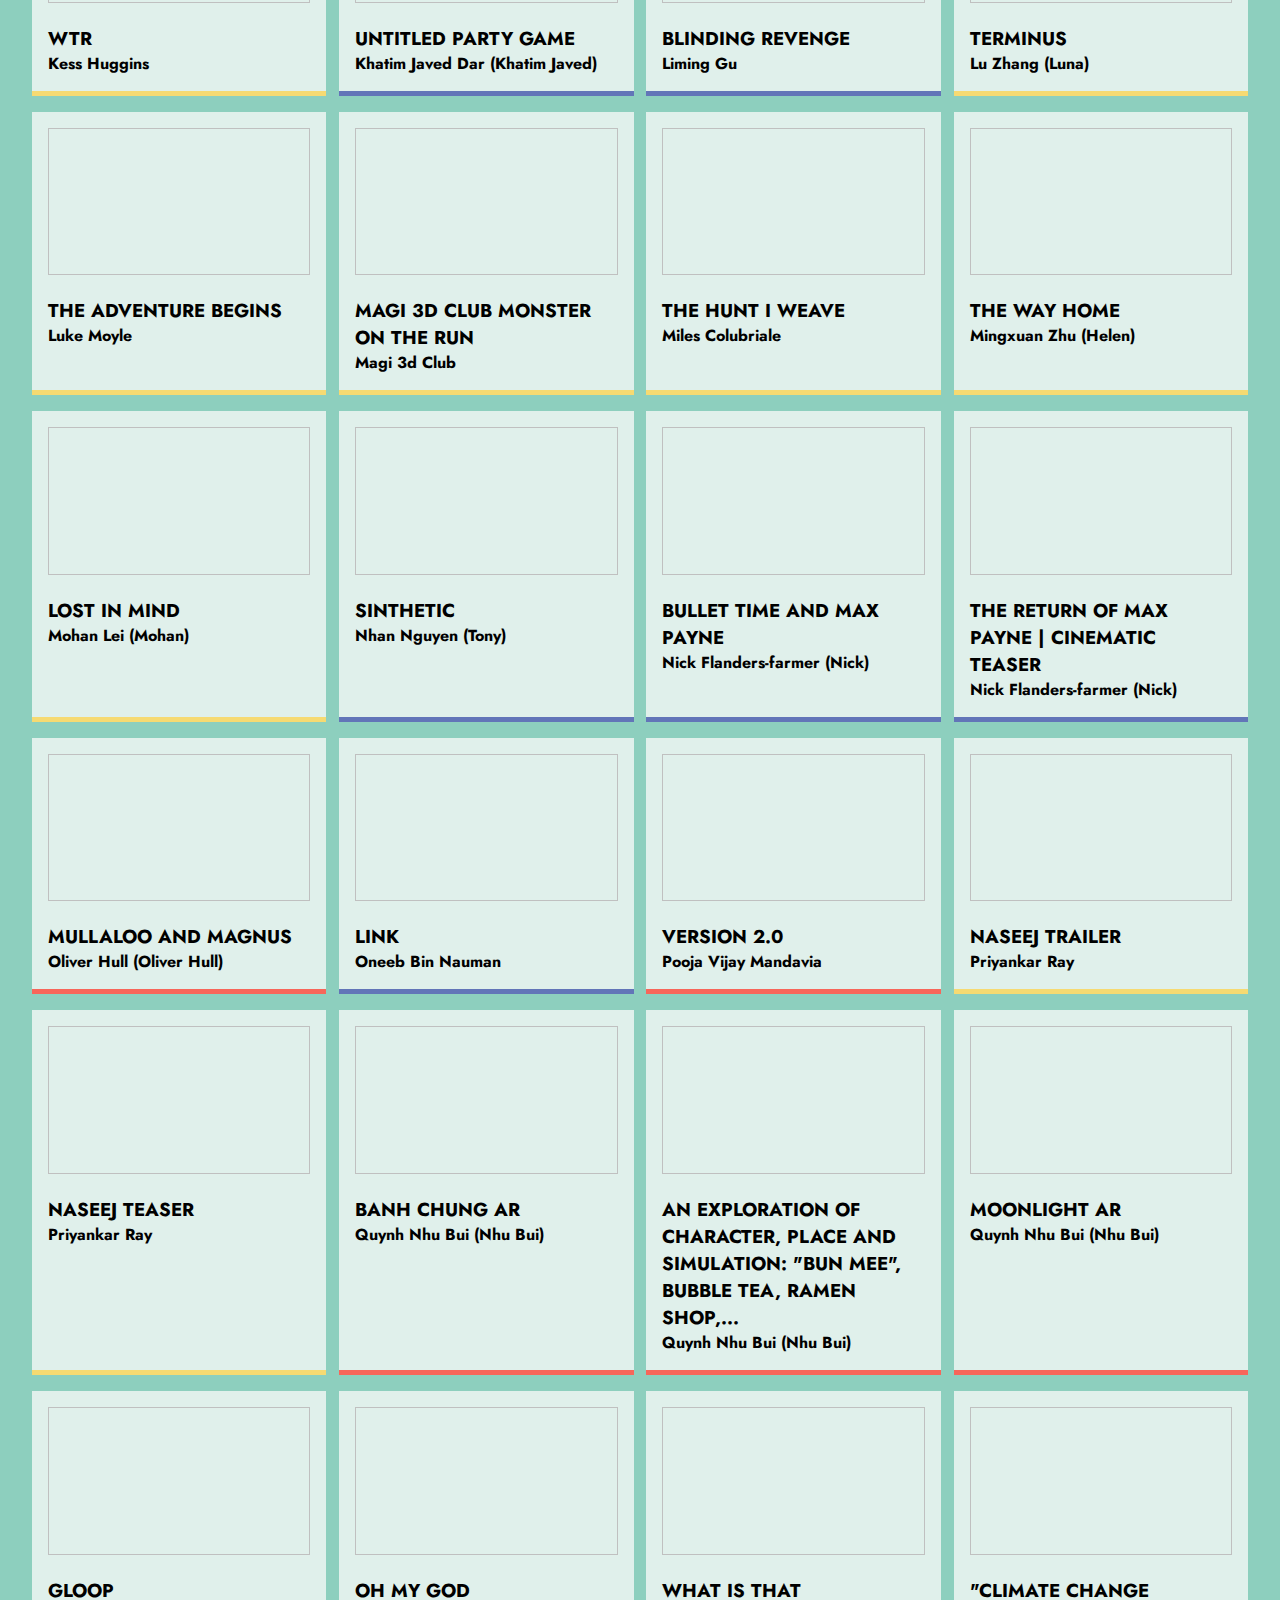
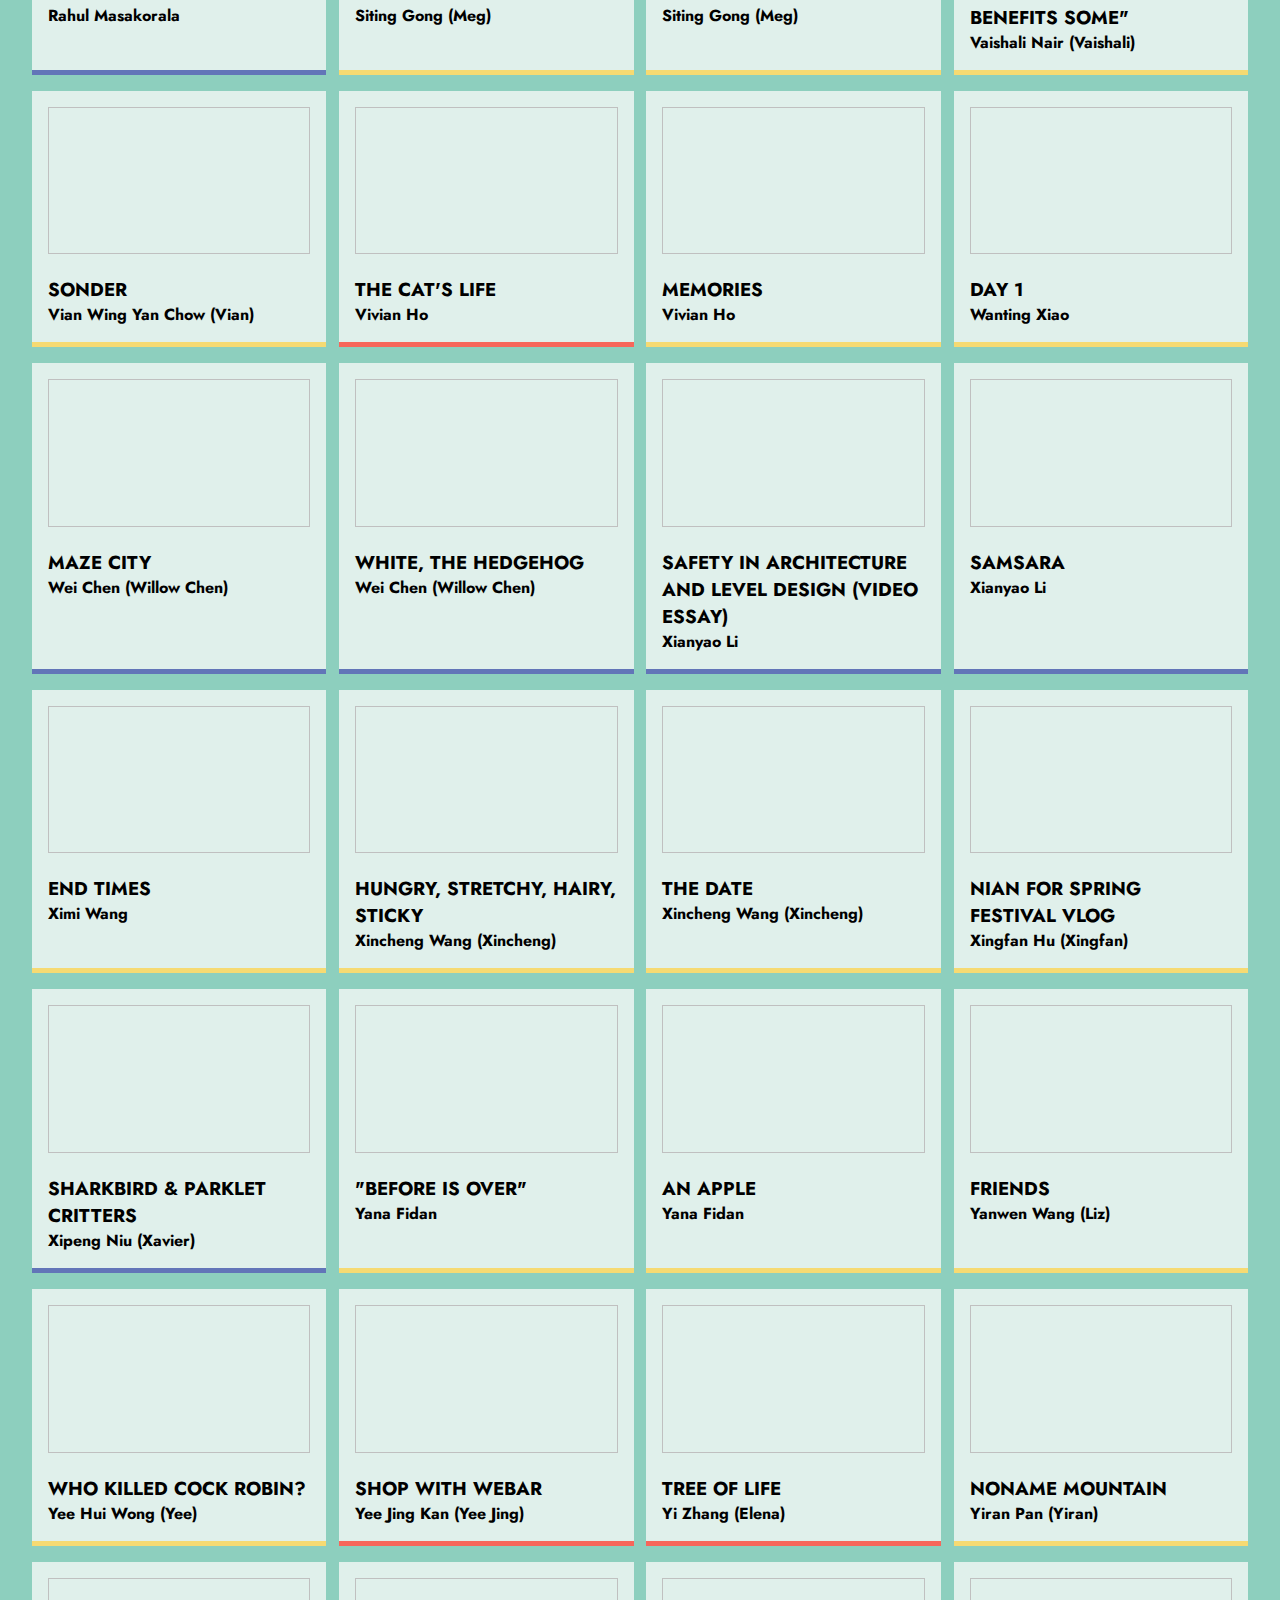
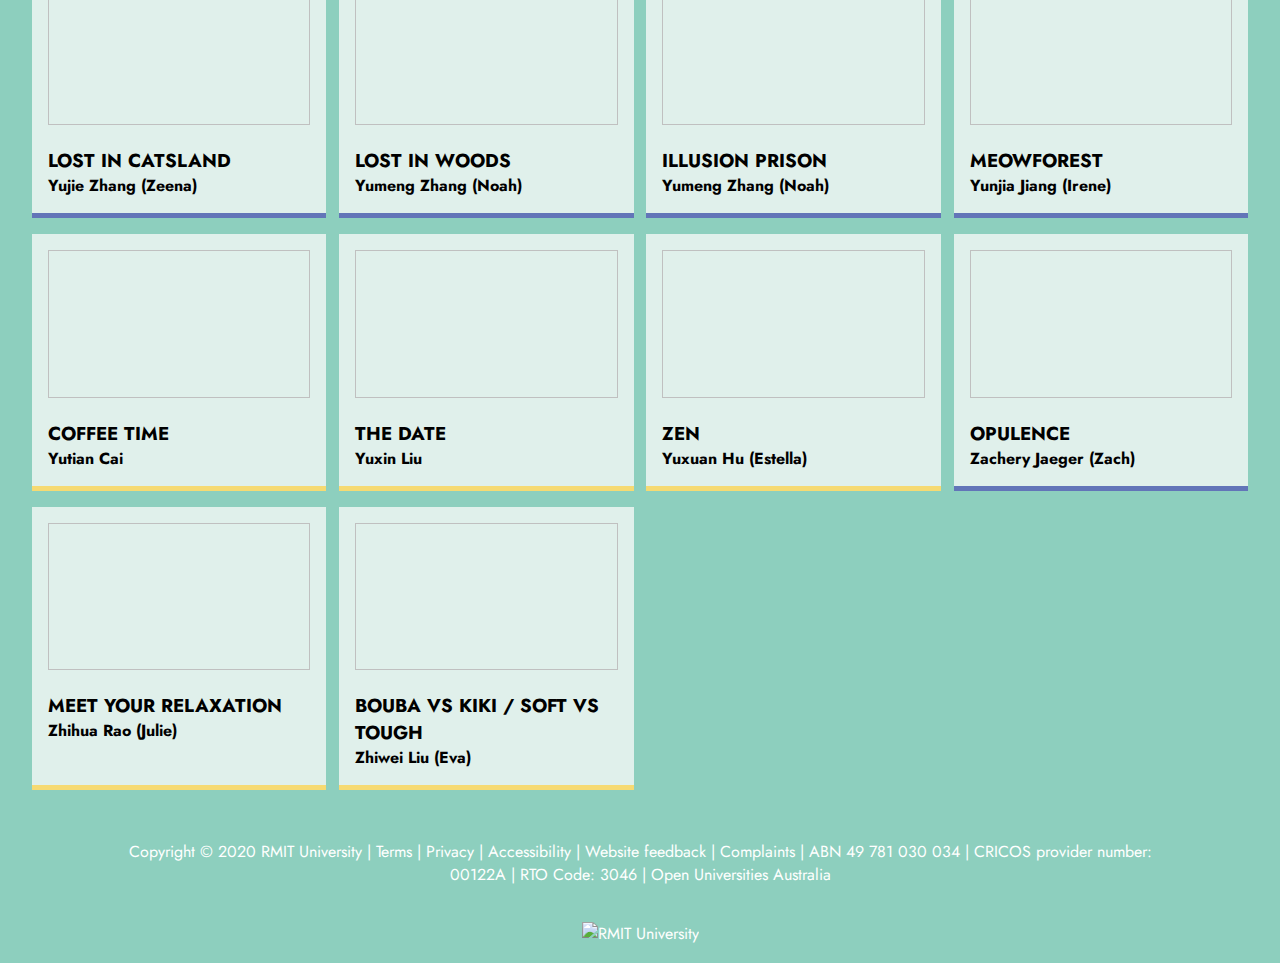
==== commit 1c33ab92: "Head Image Localised" ====
--- a/mobile.html
+++ b/mobile.html
@@ -637,7 +637,7 @@
 
     const imgOptions = {
       threshold: 0,
-      rootMargin: "0px 0px 300px 0px"
+      rootMargin: "0px 0px 700px 0px"
     };
 
     const imgObserver = new IntersectionObserver((entries, imgObserver) => {
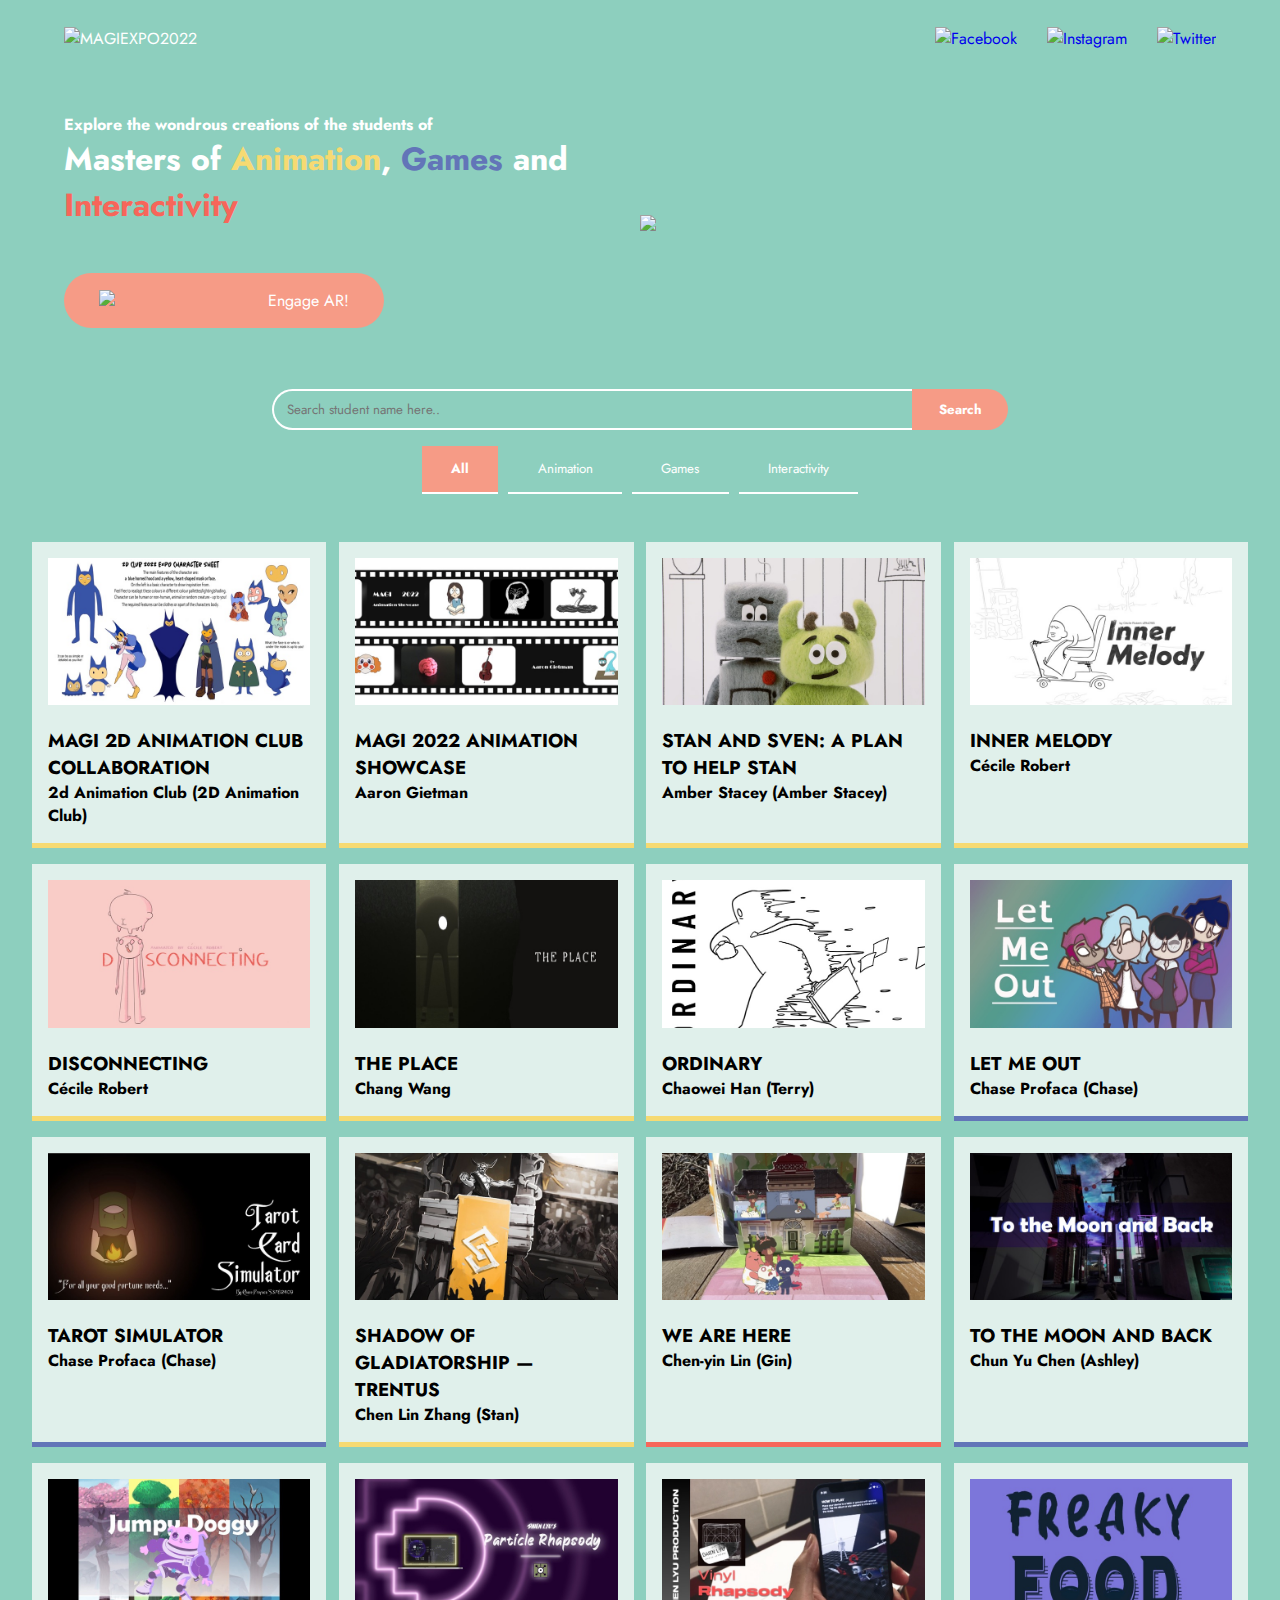
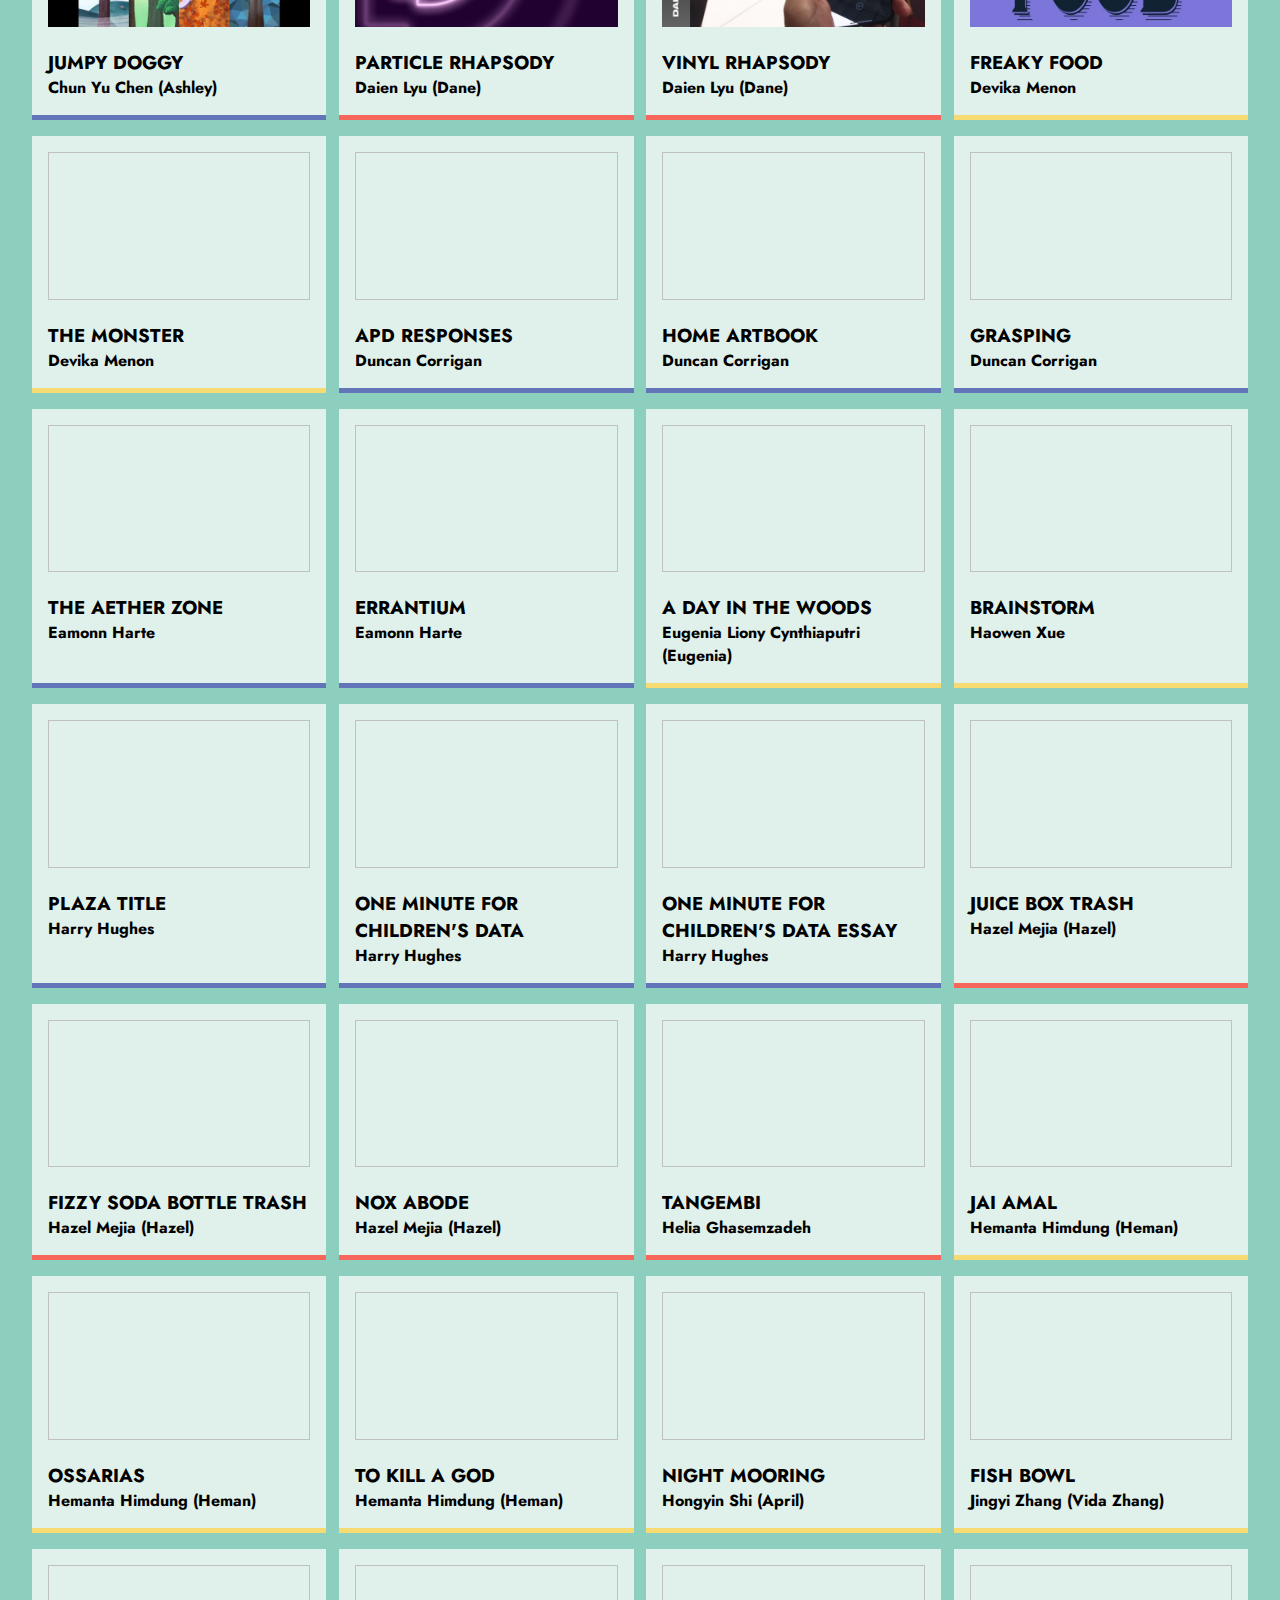
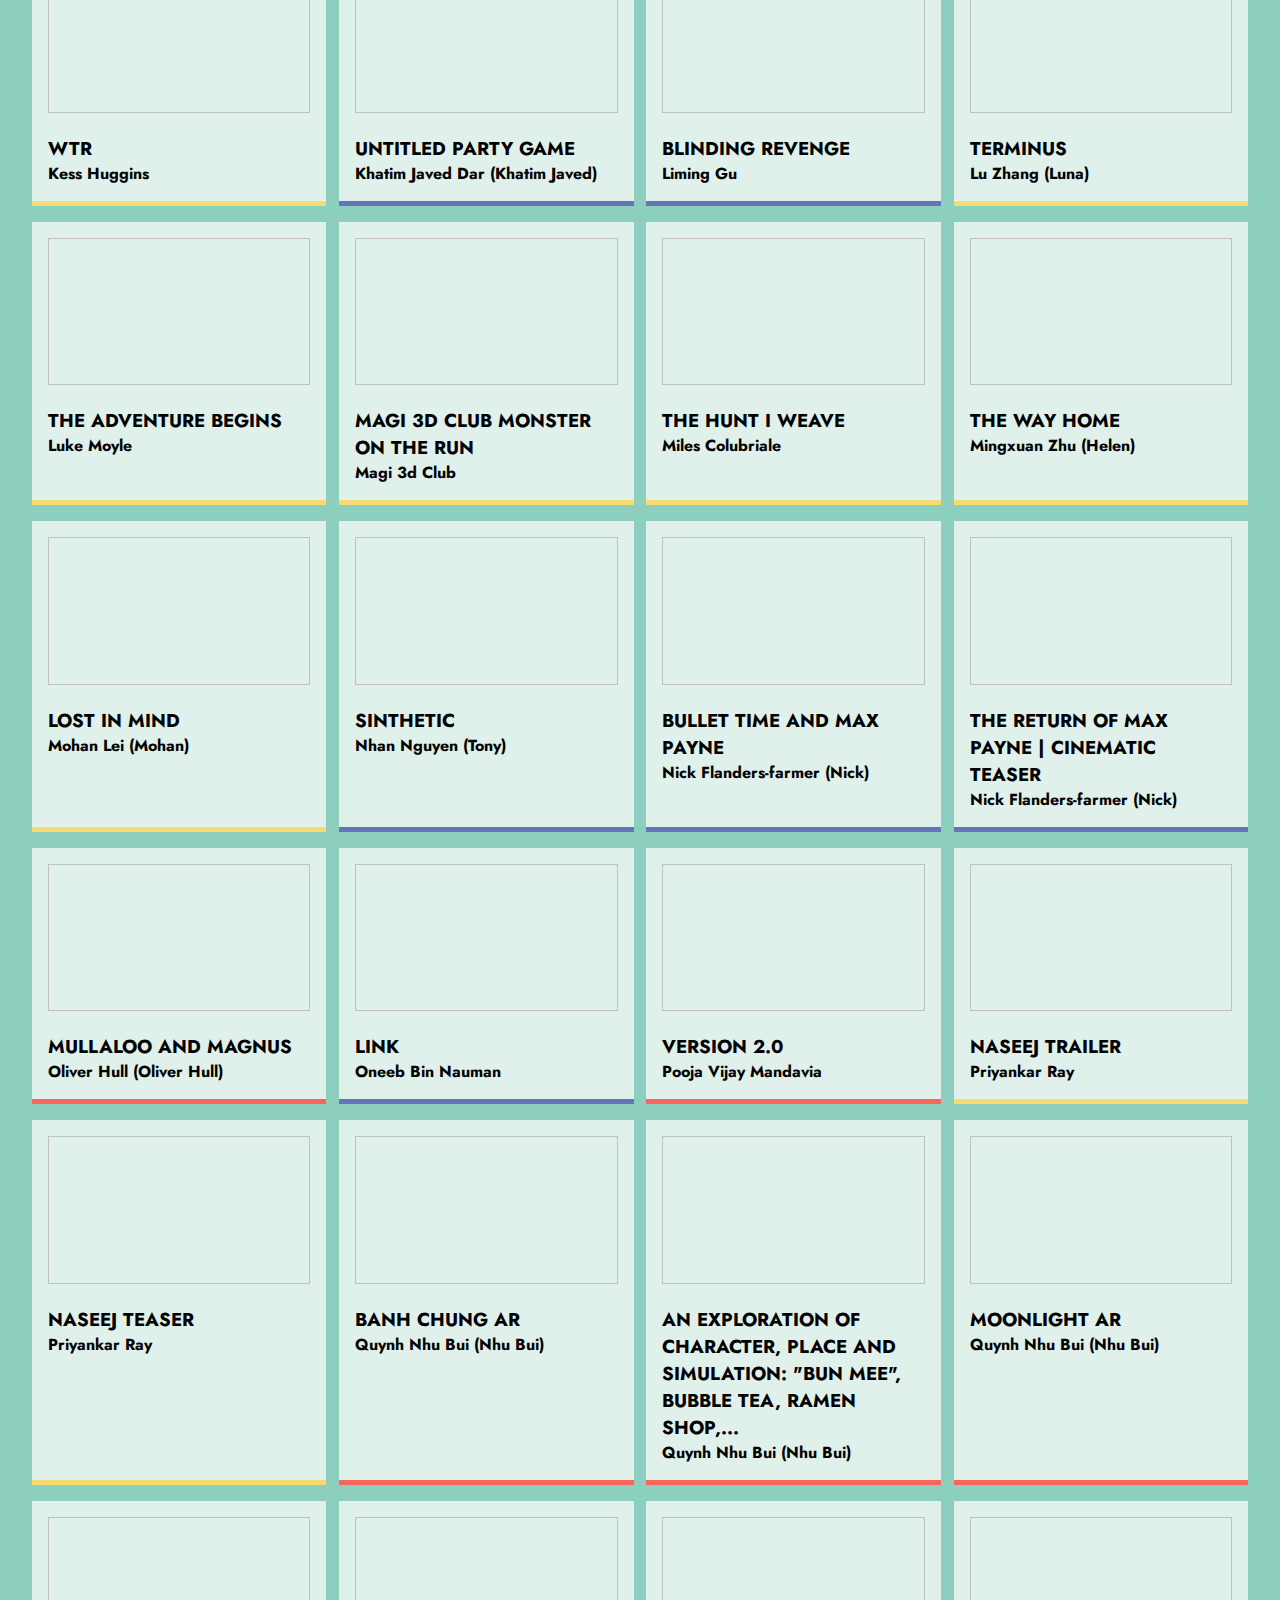
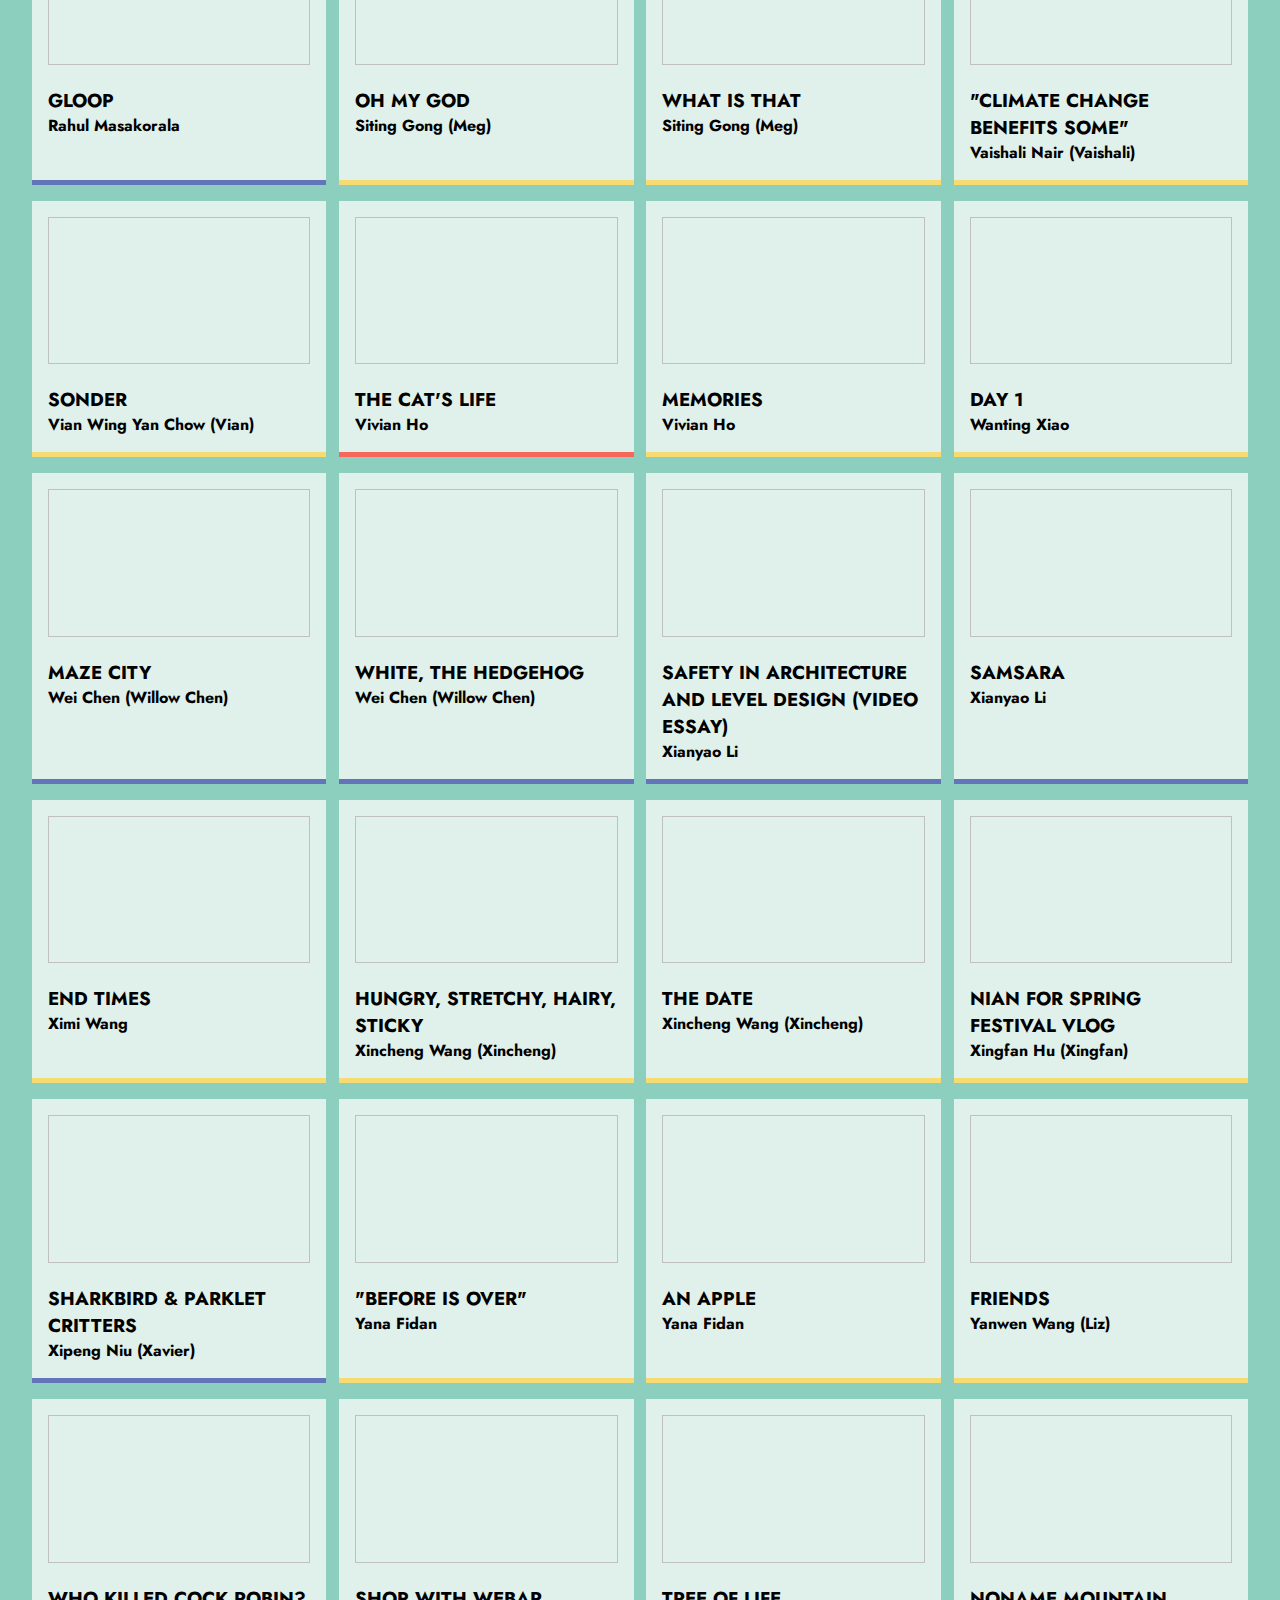
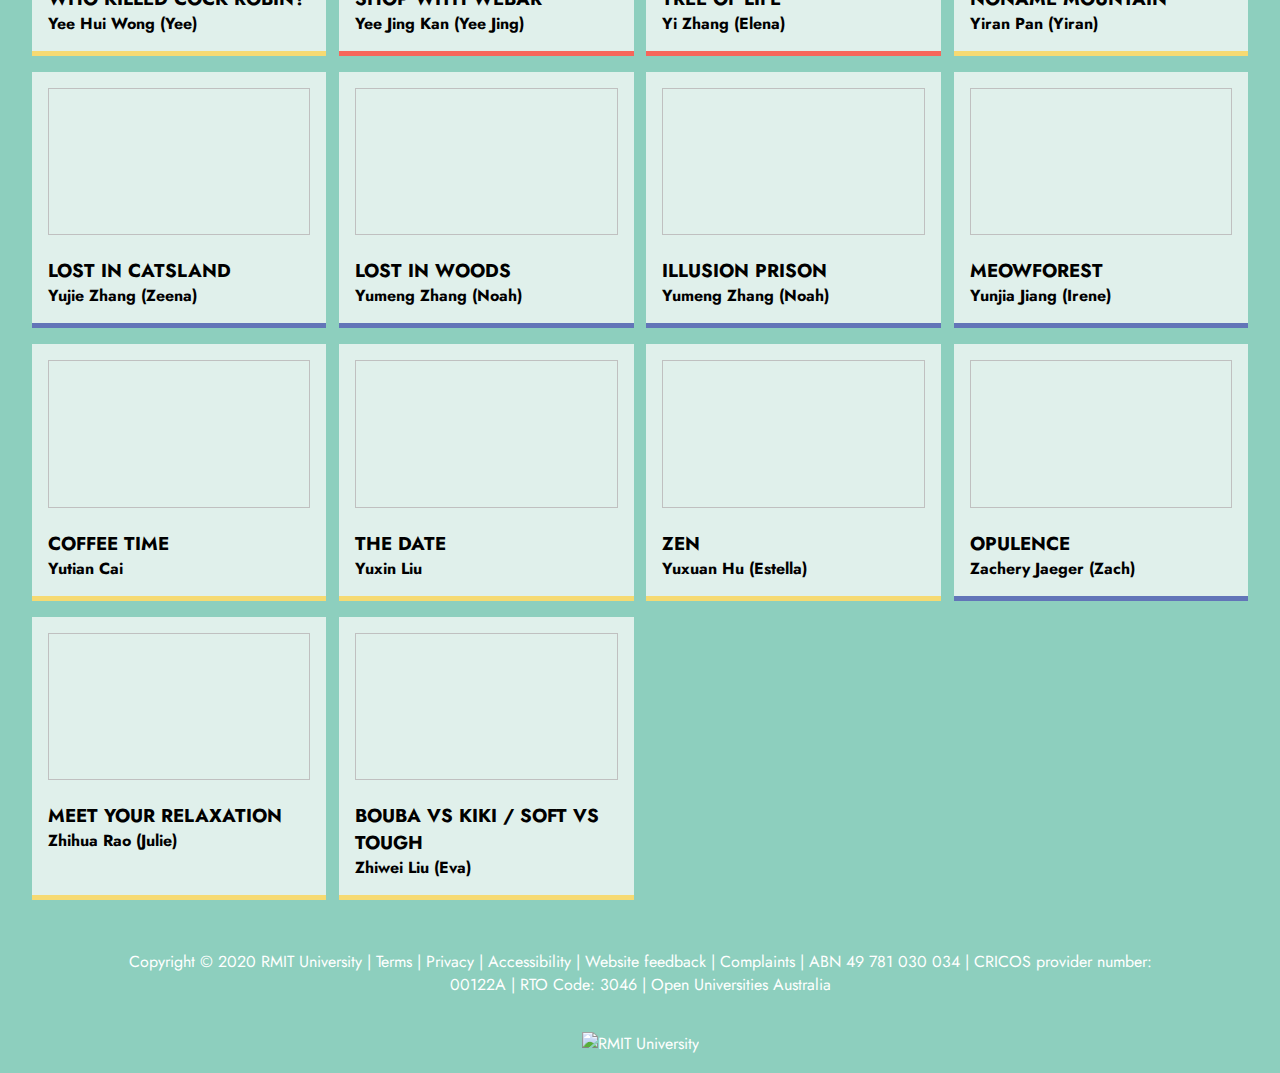
==== commit 017f4596: "iPad AR, Layout & iPhone Fix" ====
--- a/mobile.html
+++ b/mobile.html
@@ -46,11 +46,6 @@
   </header>
 
   <div id="headline">
-    <div class="mobile-only">
-      <img id="magi-2022-mascot" width="100%"
-        src="https://static1.squarespace.com/static/5f641f58c0c0c9743de8d1ff/t/635cb686bf6485031a1b7332/1667020424422/magi-2022-mascot.png">
-    </div>
-
     <div>
       <h4>Explore the wondrous creations of the students of</h4>
       <h1>Masters of <span style="color:#F6DA72">Animation</span>, <span style="color:#6275B8">Games</span> and <span
@@ -61,16 +56,19 @@
       <a href="" id="stream-button" style="background-color: #5560de;"><span><img
             src="https://static1.squarespace.com/static/5f641f58c0c0c9743de8d1ff/t/635cad4cbc4fe47402c609c8/1667018060895/gather.png"></span>Party
         @ Gather Town</a> -->
-      <span class="mobile-only">
-        <a href="https://app.vectary.com/viewer-ar/v1/?model=2e33b843-41bc-46ce-8e10-91f2ab4b4616&domain=ar&backLink=https://app.vectary.com/p/1PBHY1awOK2ywsO1yQxTCo"
-          id="stream-button" style="background-color: #F69B86;"><span><img
-              src="https://static1.squarespace.com/static/5f641f58c0c0c9743de8d1ff/t/635cb3e56d550e3cad596cf9/1667019749816/ar.png"></span>Engage
-          AR!</a>
-      </span>
+      <a href="https://app.vectary.com/viewer-ar/v1/?model=2e33b843-41bc-46ce-8e10-91f2ab4b4616&domain=ar&backLink=https://app.vectary.com/p/1PBHY1awOK2ywsO1yQxTCo"
+        id="stream-button" style="background-color: #F69B86;"><span><img
+            src="https://static1.squarespace.com/static/5f641f58c0c0c9743de8d1ff/t/635cb3e56d550e3cad596cf9/1667019749816/ar.png"></span>Engage
+        AR!</a>
     </div>
     <!-- <div><iframe src="https://app.vectary.com/p/1PBHY1awOK2ywsO1yQxTCo" frameborder="0" width="100%" height="400"
         id="vectary"></iframe></div>
  -->
+    <div>
+      <img id="magi-2022-mascot" width="100%"
+        src="https://static1.squarespace.com/static/5f641f58c0c0c9743de8d1ff/t/635cb686bf6485031a1b7332/1667020424422/magi-2022-mascot.png">
+    </div>
+
   </div>
 
   <div id="overlay">
@@ -628,7 +626,7 @@
 
     function preloadImage(img) {
       const src = img.getAttribute("data-src");
-      if(!src) {
+      if (!src) {
         return;
       }
 
@@ -641,14 +639,14 @@
     };
 
     const imgObserver = new IntersectionObserver((entries, imgObserver) => {
-        entries.forEach(entry => {
-          if (!entry.isIntersecting) {
-            return;
-          } else {
-            preloadImage(entry.target);
-            imgObserver.unobserve(entry.target);
-          }
-        });
+      entries.forEach(entry => {
+        if (!entry.isIntersecting) {
+          return;
+        } else {
+          preloadImage(entry.target);
+          imgObserver.unobserve(entry.target);
+        }
+      });
     }, imgOptions);
 
     images.forEach(image => {
--- a/style.css
+++ b/style.css
@@ -374,6 +374,7 @@
 #work-detail h1 {
   font-size: 5vw;
   color: #000;
+  padding: 3vh 0;
 }
 
 #work-detail h4 {
@@ -388,8 +389,7 @@
 }
 
 #work-detail p {
-  font-size: 1.5vw;
-  padding: 0 10vw;
+  padding: 3vh 10vw;
 }
 
 #work-detail img {
@@ -482,6 +482,14 @@
   transition: 1s;
 }
 
+#youtube-button {
+  padding: 1em 2.2em;
+  color: #fff;
+  align-items: center;
+  width: 100%;
+  background-color: #F7665A;
+}
+
 @media screen and (max-width: 720px) {
   body {
     width: 100%;
@@ -507,7 +515,7 @@
   }
 
   #headline {
-    flex-direction: column;
+    flex-direction: column-reverse;
     text-align: center;
   }
 
@@ -649,13 +657,13 @@
     background-size: 100%;
   }
 
-  #youtube-button {
+  /* #youtube-button {
     padding: 1em 2.2em;
     color: #fff;
     align-items: center;
     margin: 10vh 0;
     width: 100%;
     background-color: #F7665A;
-  }
+  } */
 
 }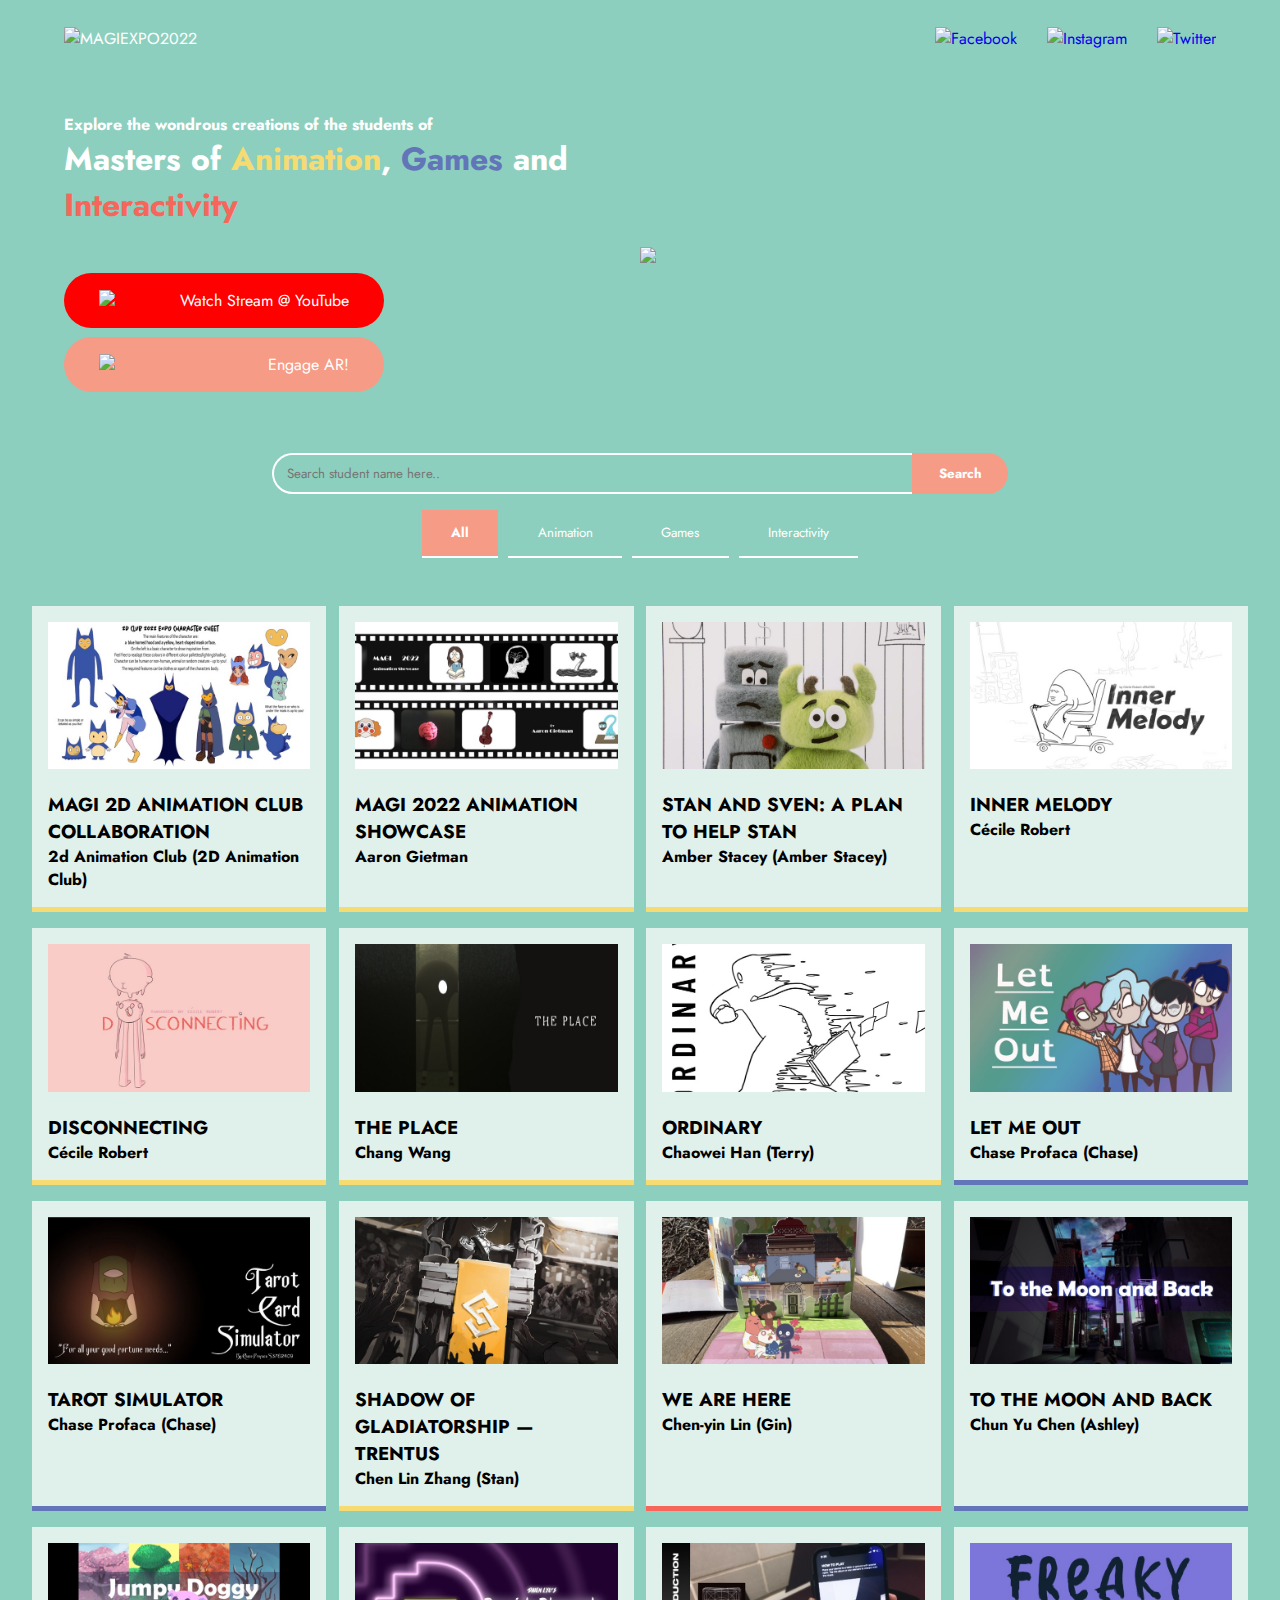
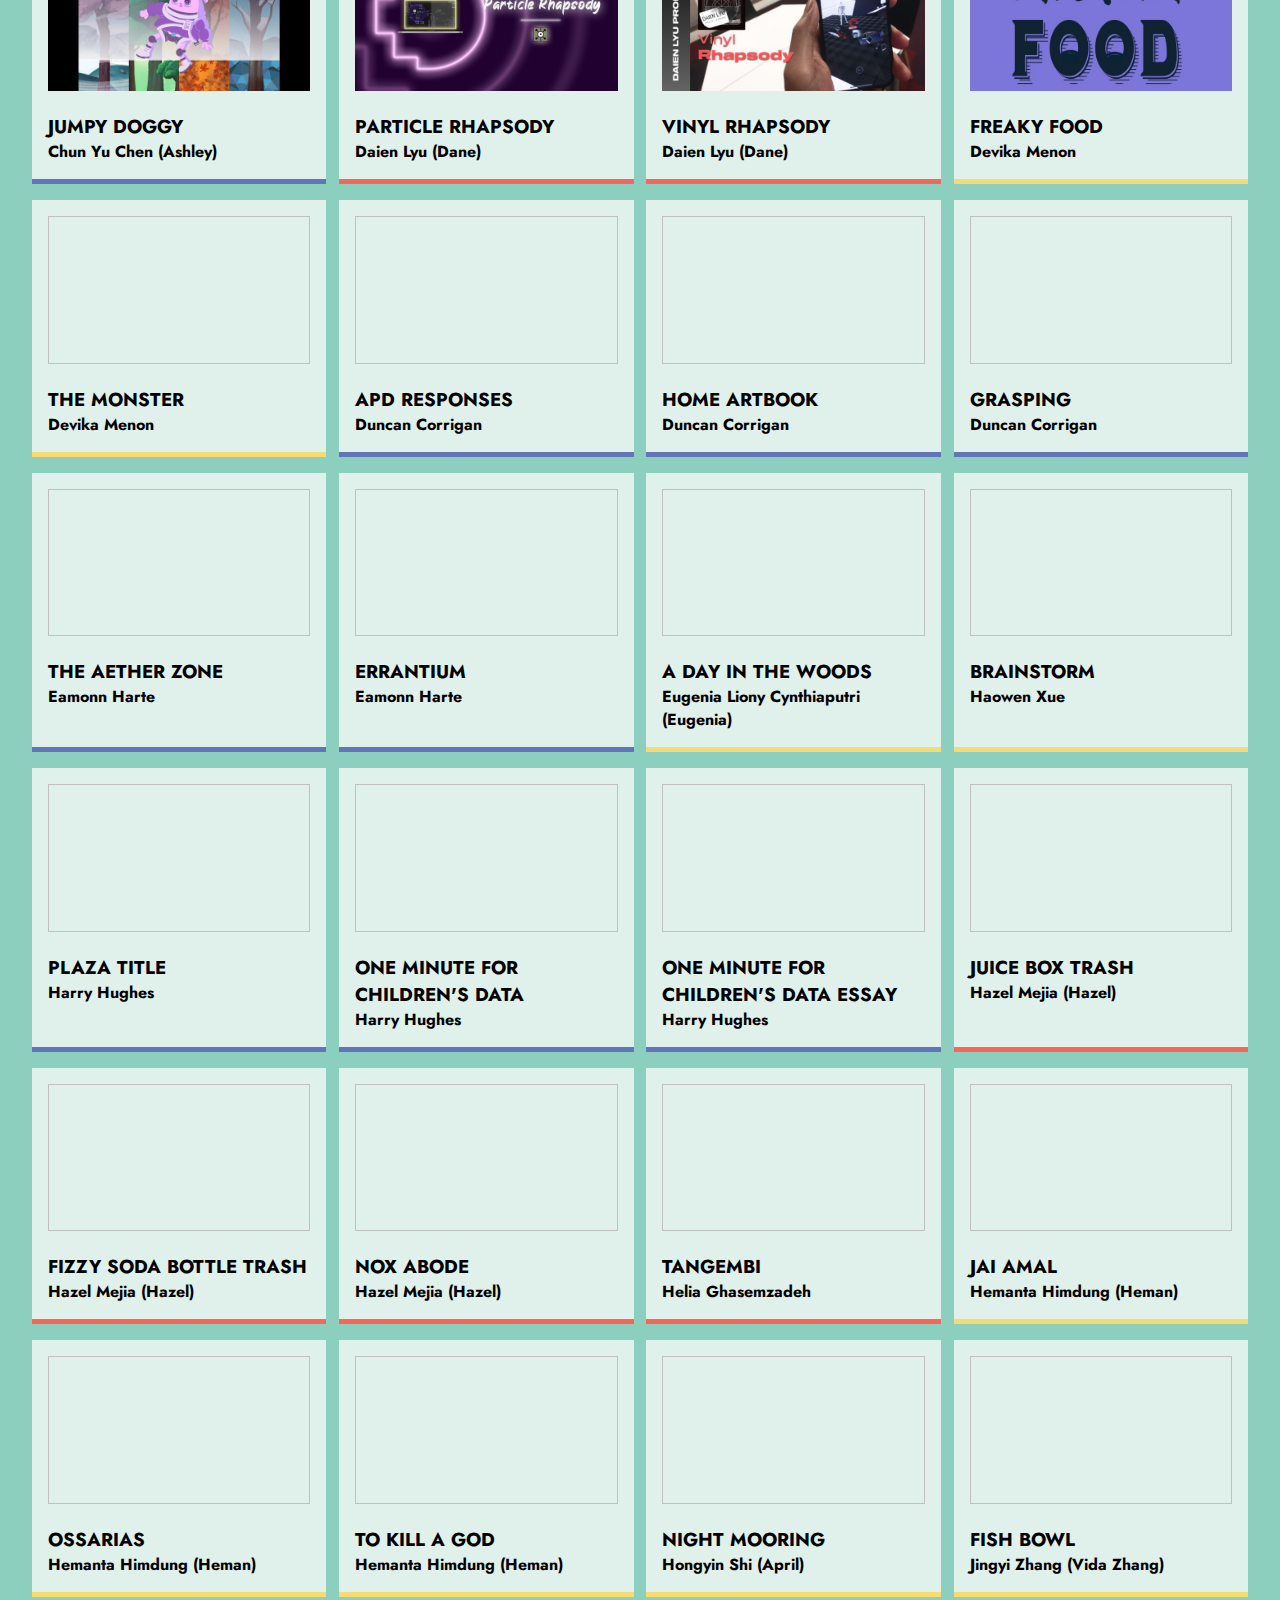
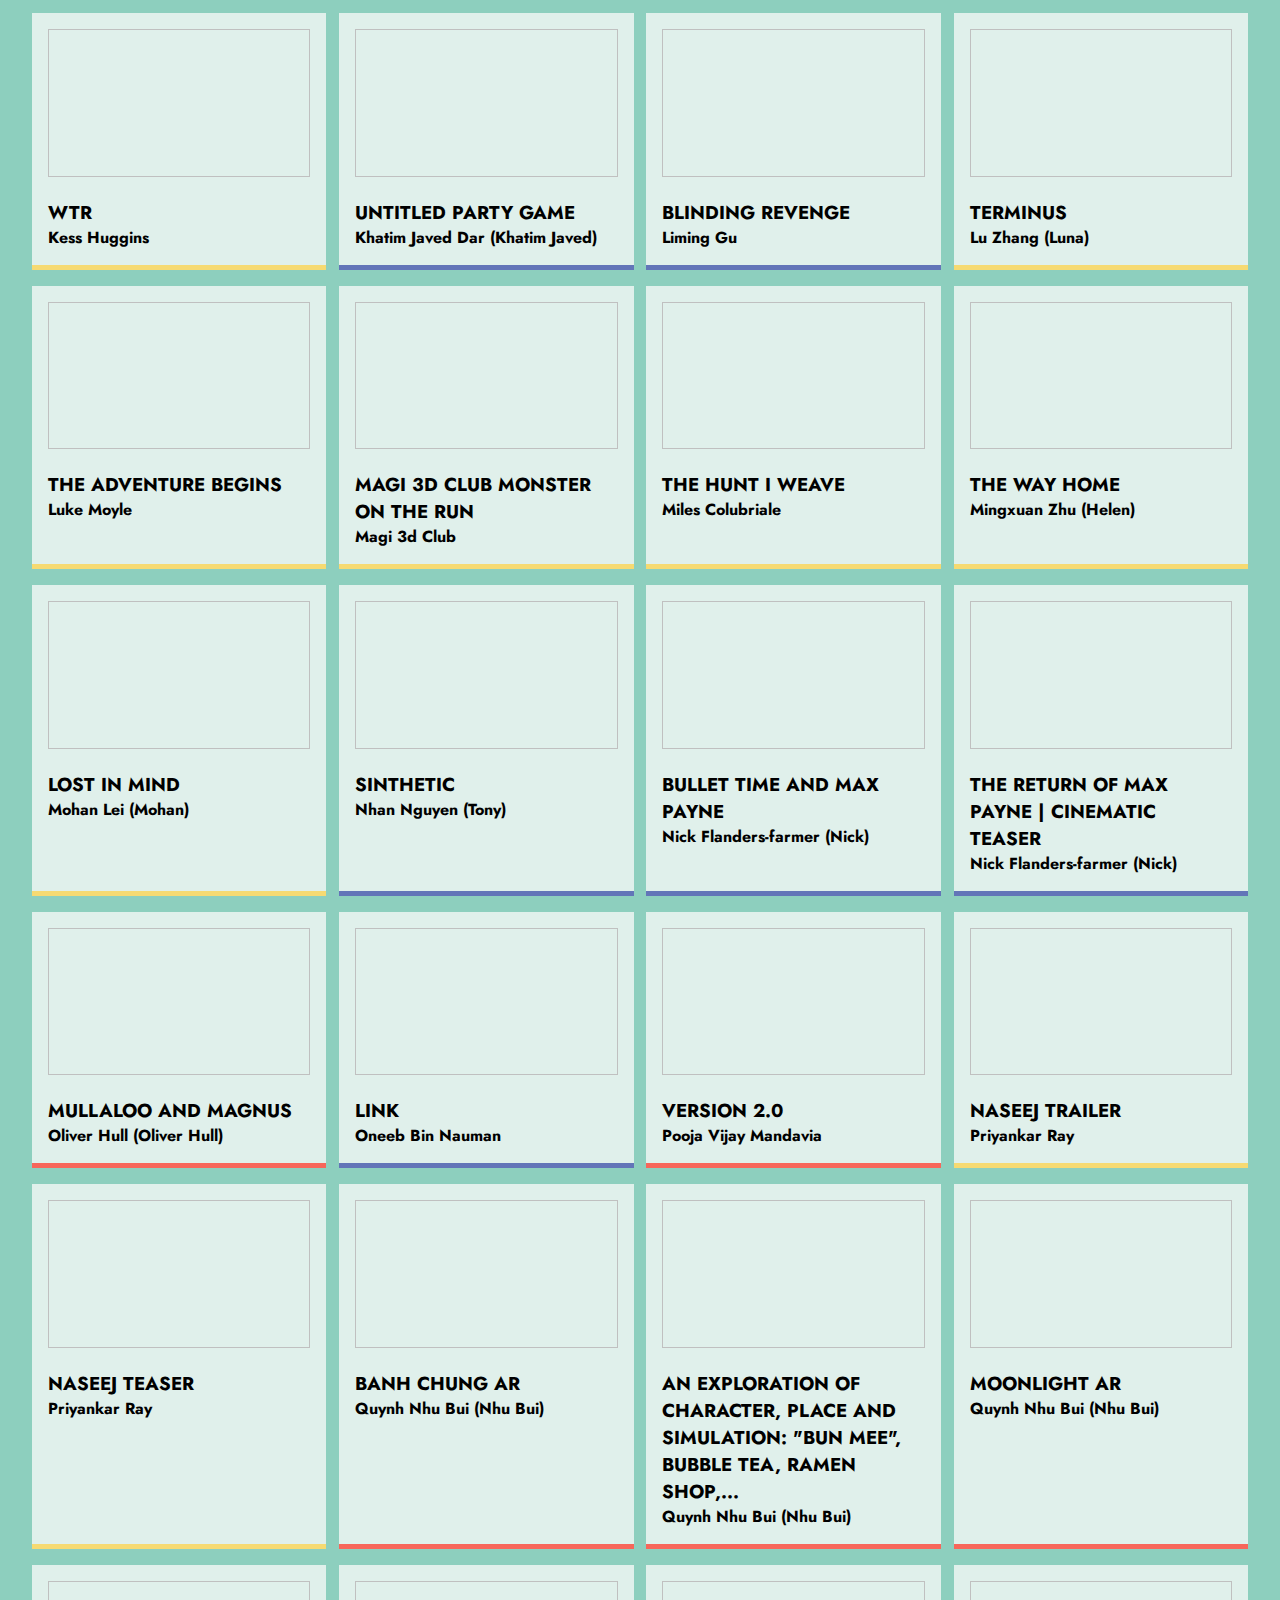
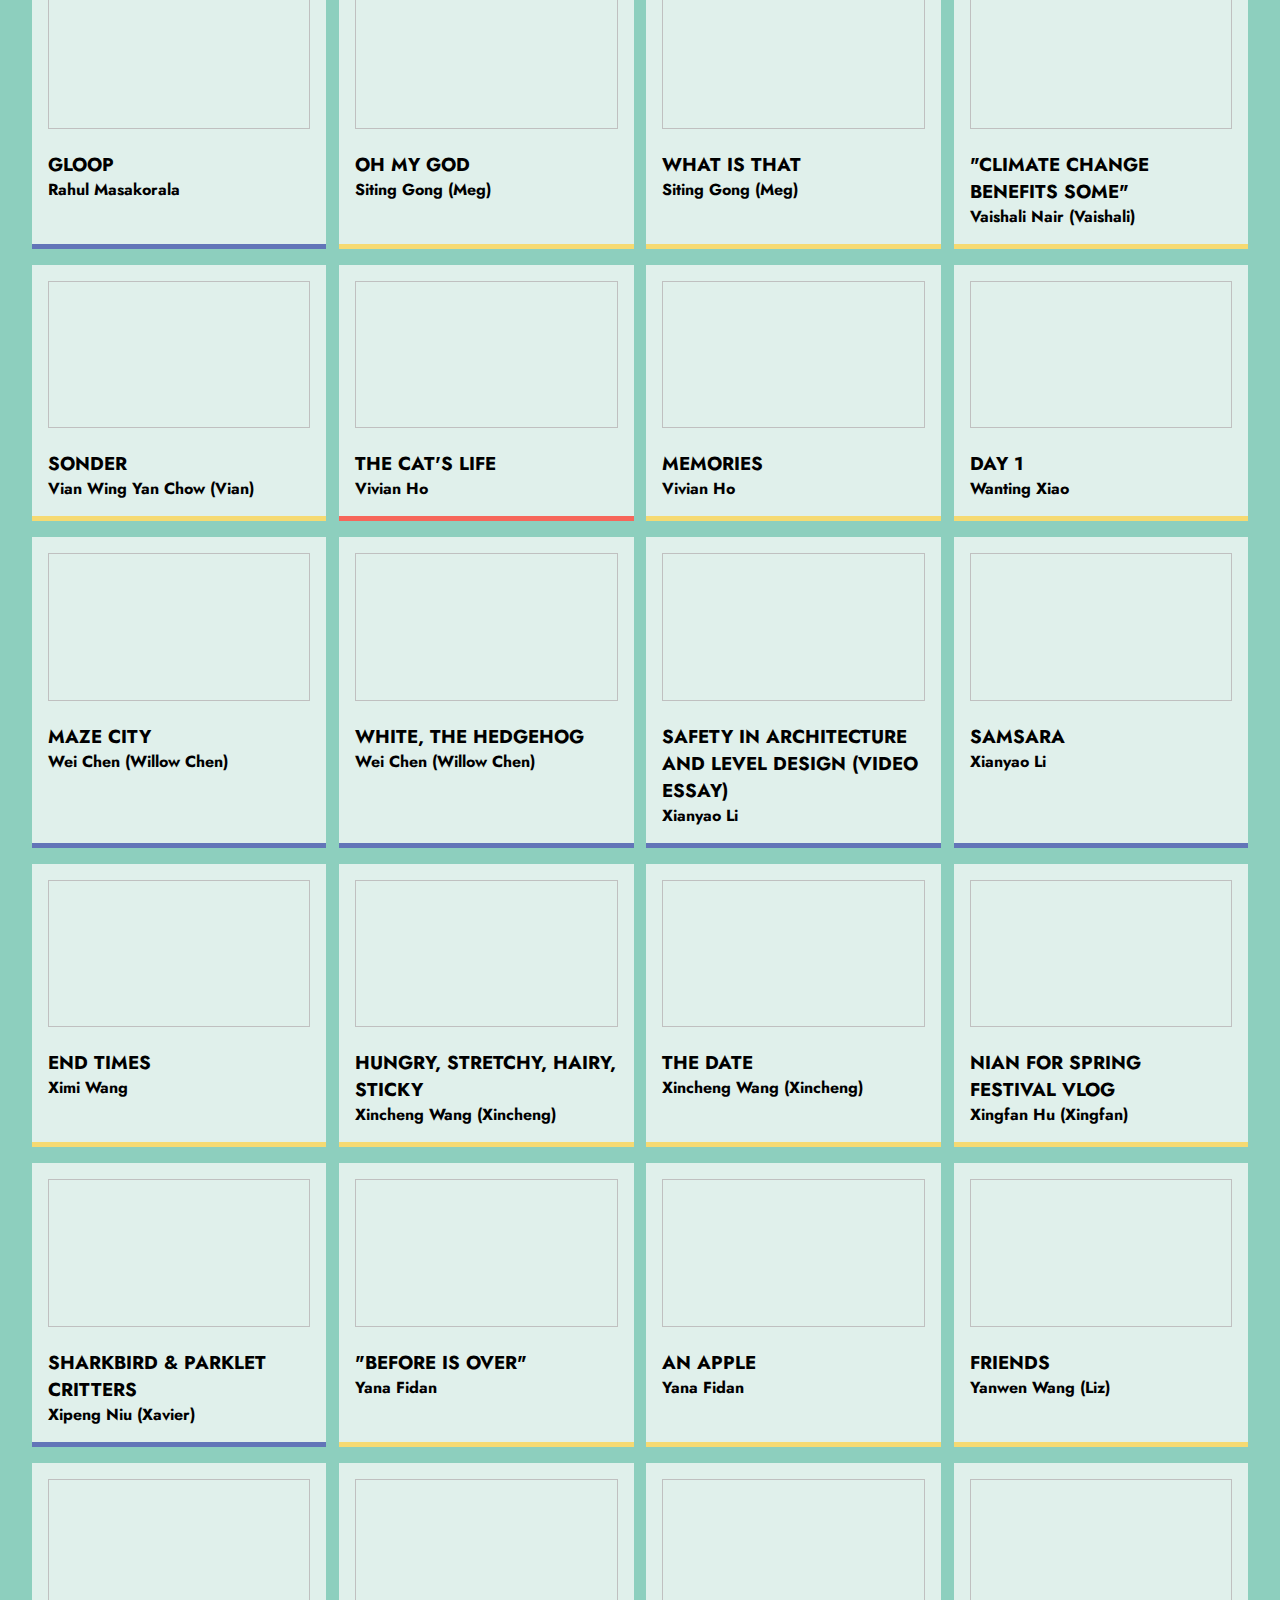
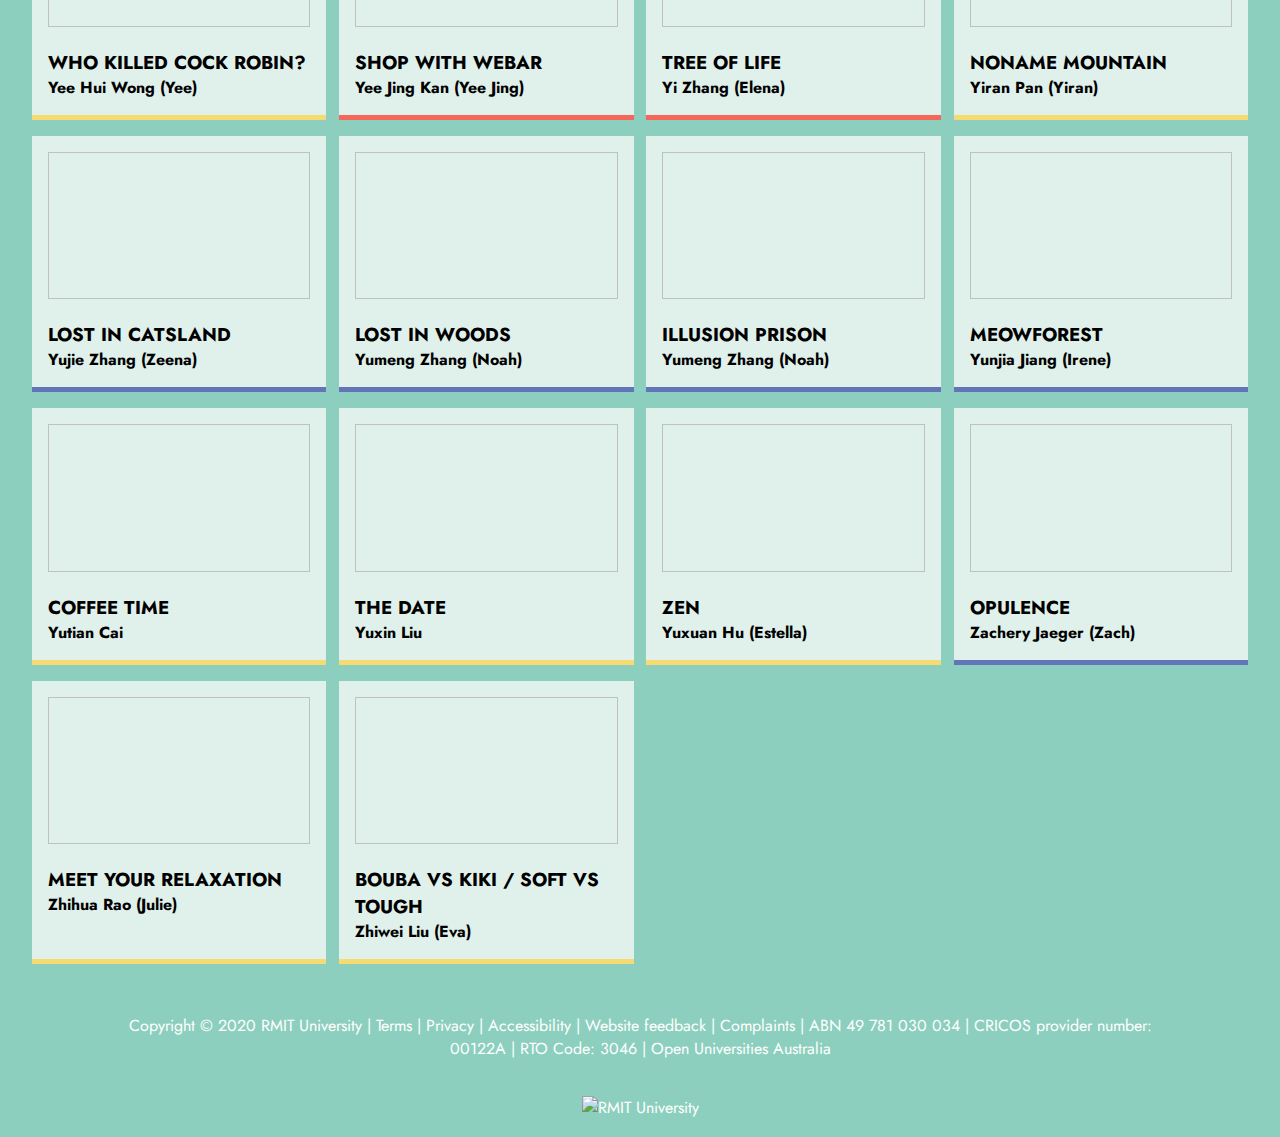
==== commit e28ae66d: "Livestream" ====
--- a/mobile.html
+++ b/mobile.html
@@ -50,6 +50,9 @@
       <h4>Explore the wondrous creations of the students of</h4>
       <h1>Masters of <span style="color:#F6DA72">Animation</span>, <span style="color:#6275B8">Games</span> and <span
           style="color:#F7665A">Interactivity</span></h1>
+      <a href="https://youtu.be/mqGgmnFHPLQ" id="stream-button" style="background-color:#FF0000" target="_blank"><span><img
+            src="https://static1.squarespace.com/static/5f641f58c0c0c9743de8d1ff/t/636daa1b99b3dd0a6596175d/1668131355614/youtube.png"></span>Watch
+        Stream @ YouTube</a>
       <!-- <a href="" id="stream-button" style="background-color:#4454c7"><span><img
             src="https://static1.squarespace.com/static/5f641f58c0c0c9743de8d1ff/t/635cad51ad70df3f1cccb904/1667018065309/discord.png"></span>Watch
         Stream @ Discord</a>
